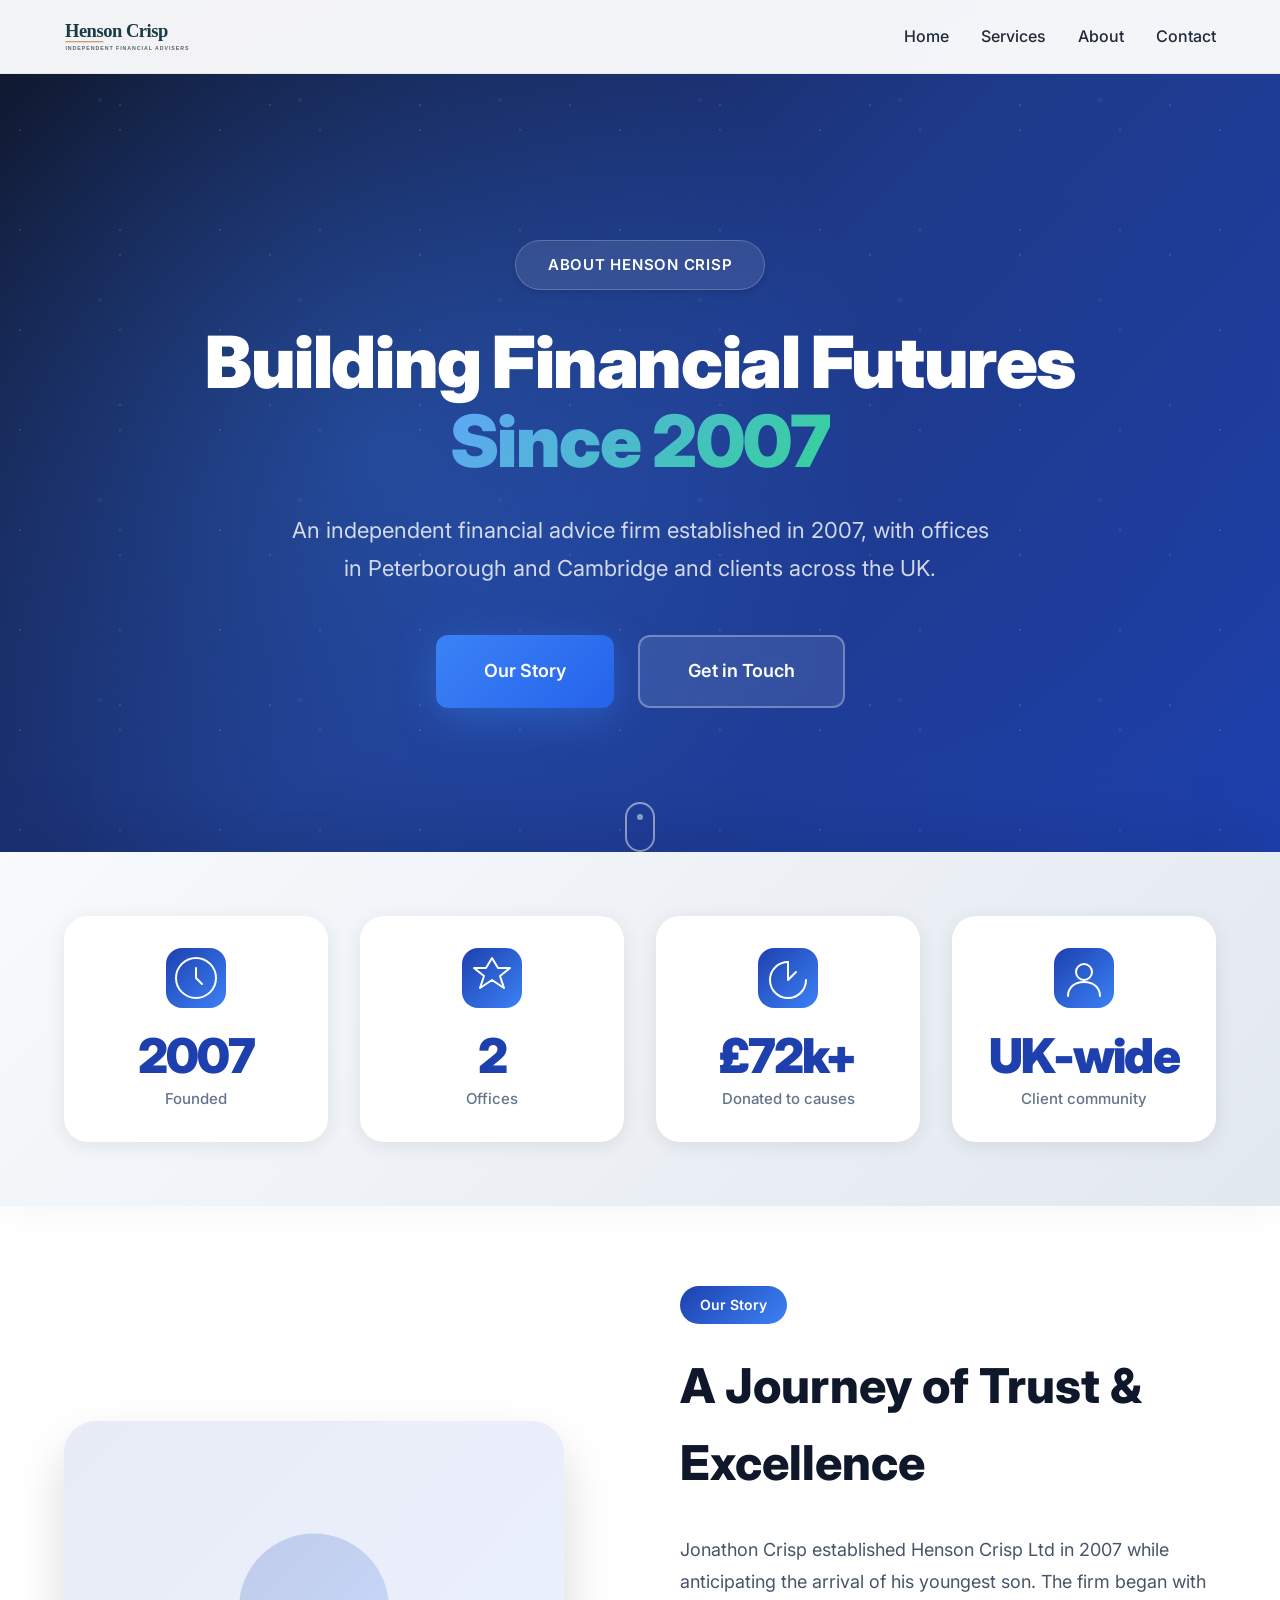
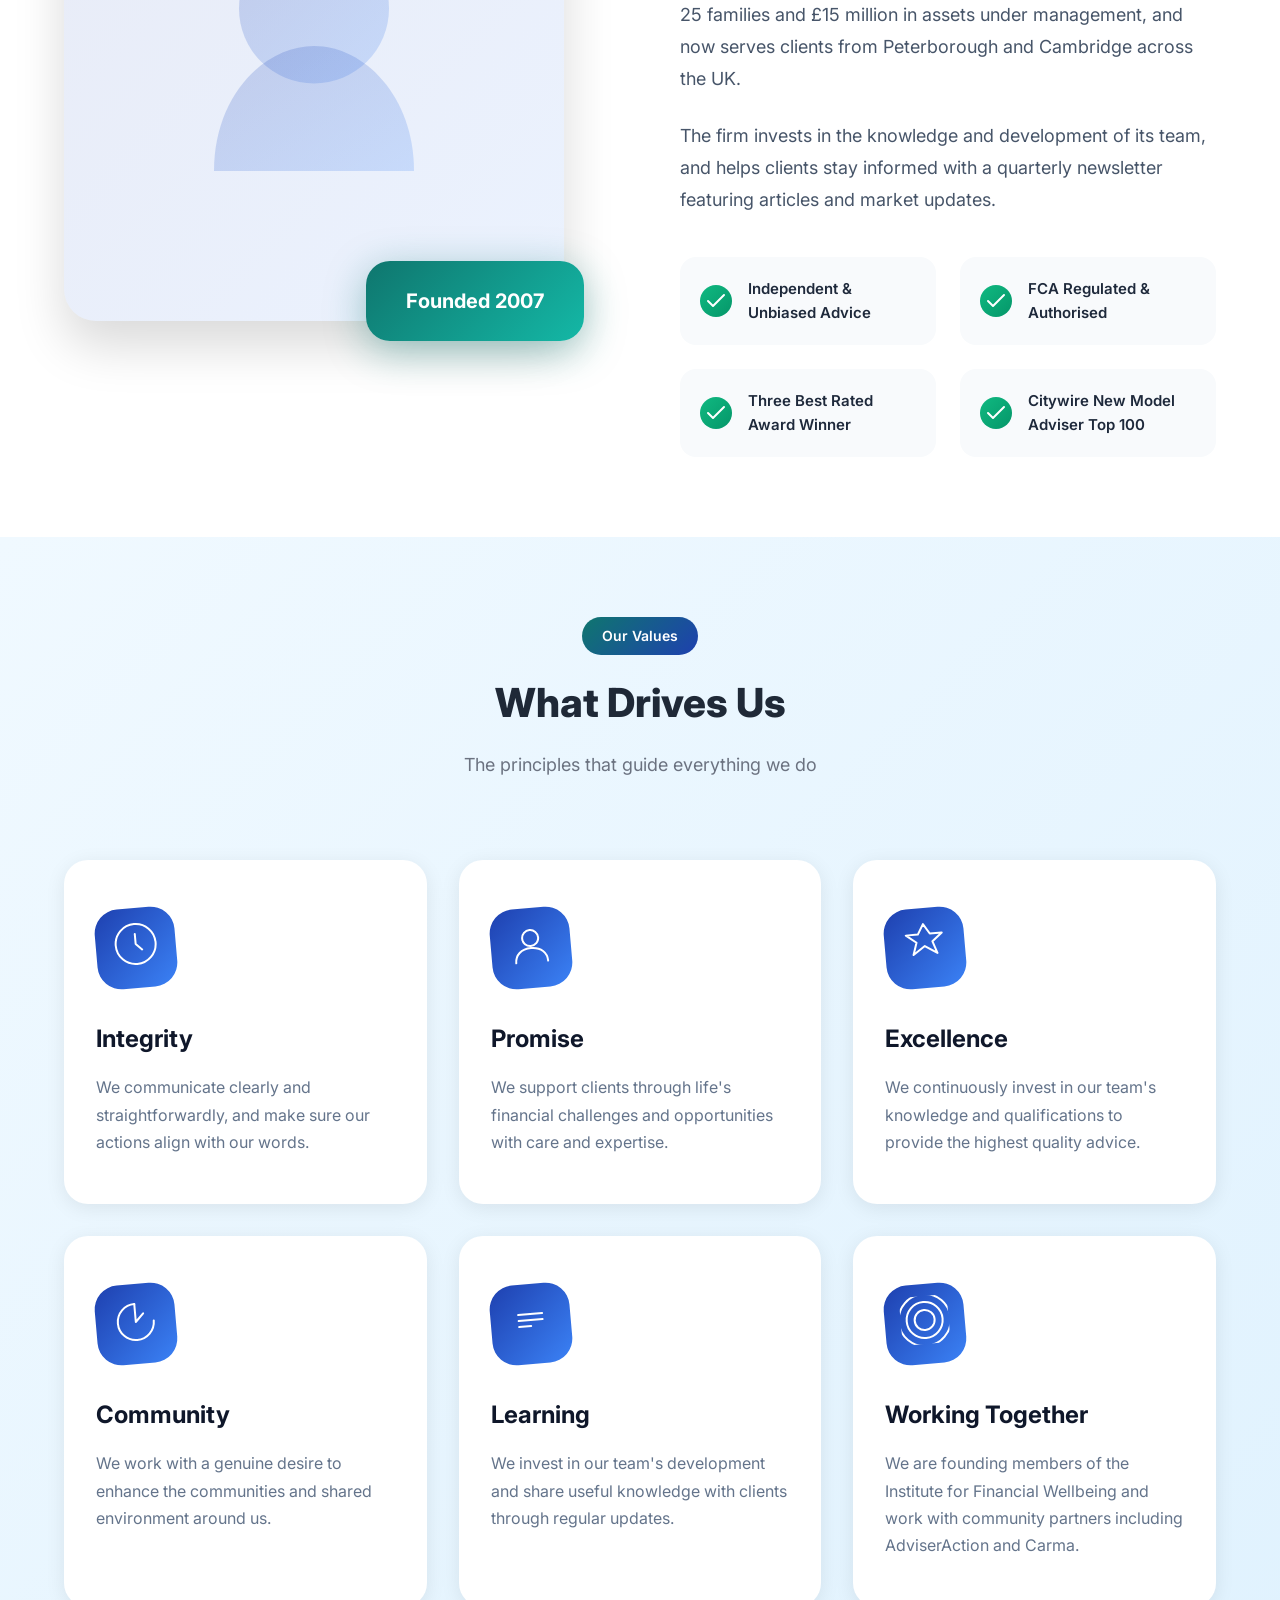
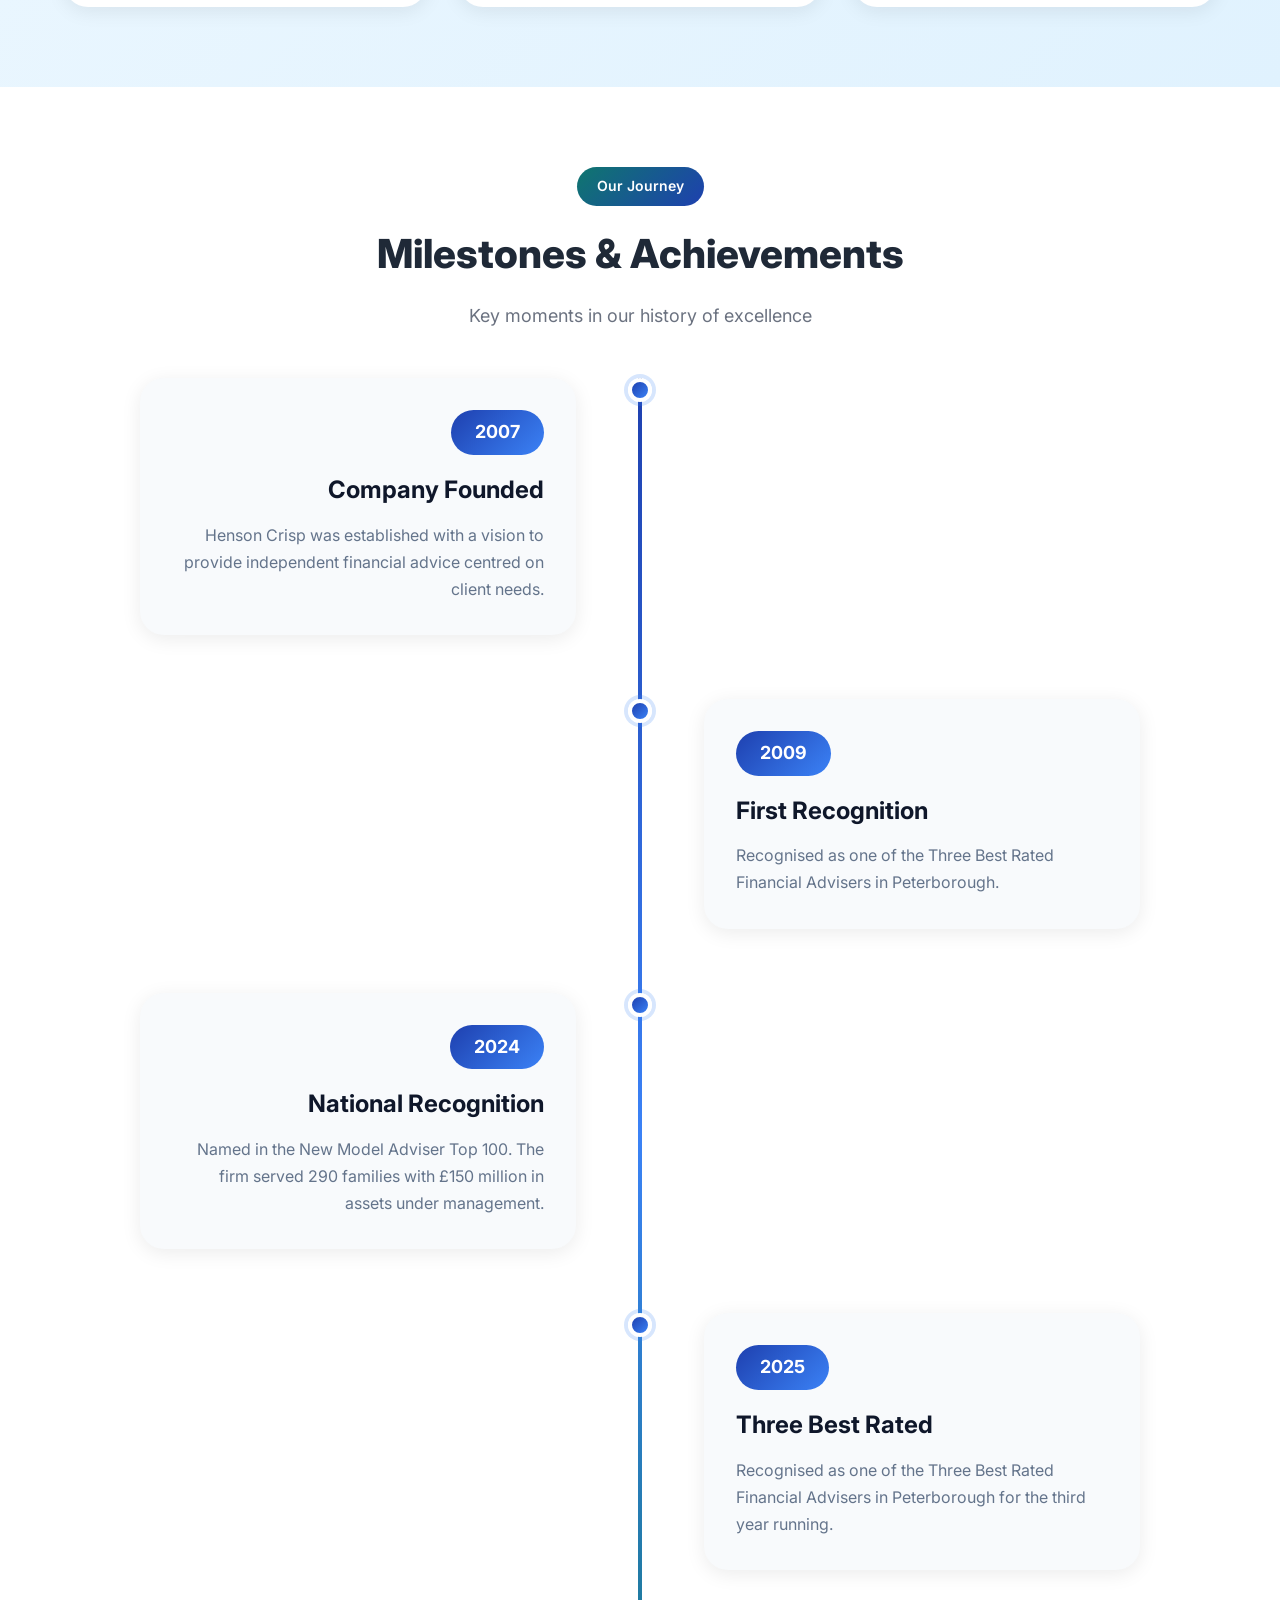
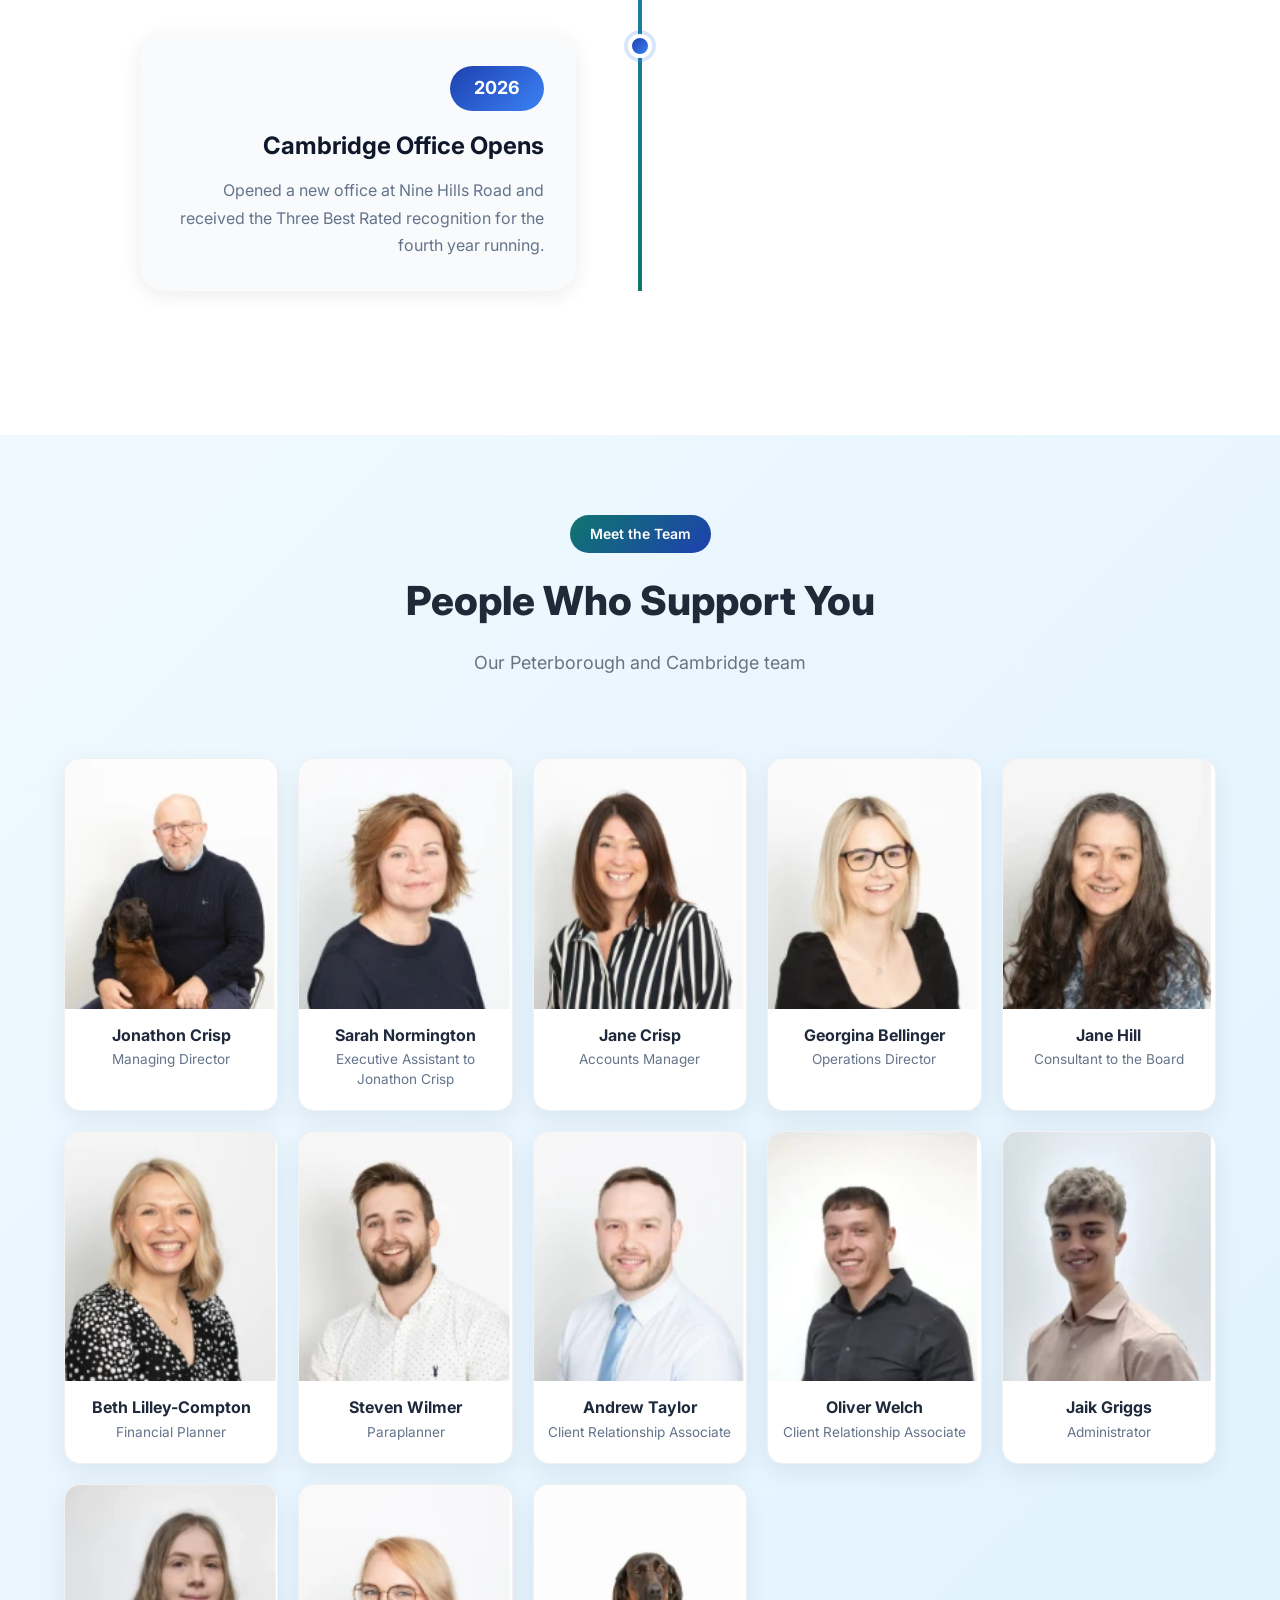
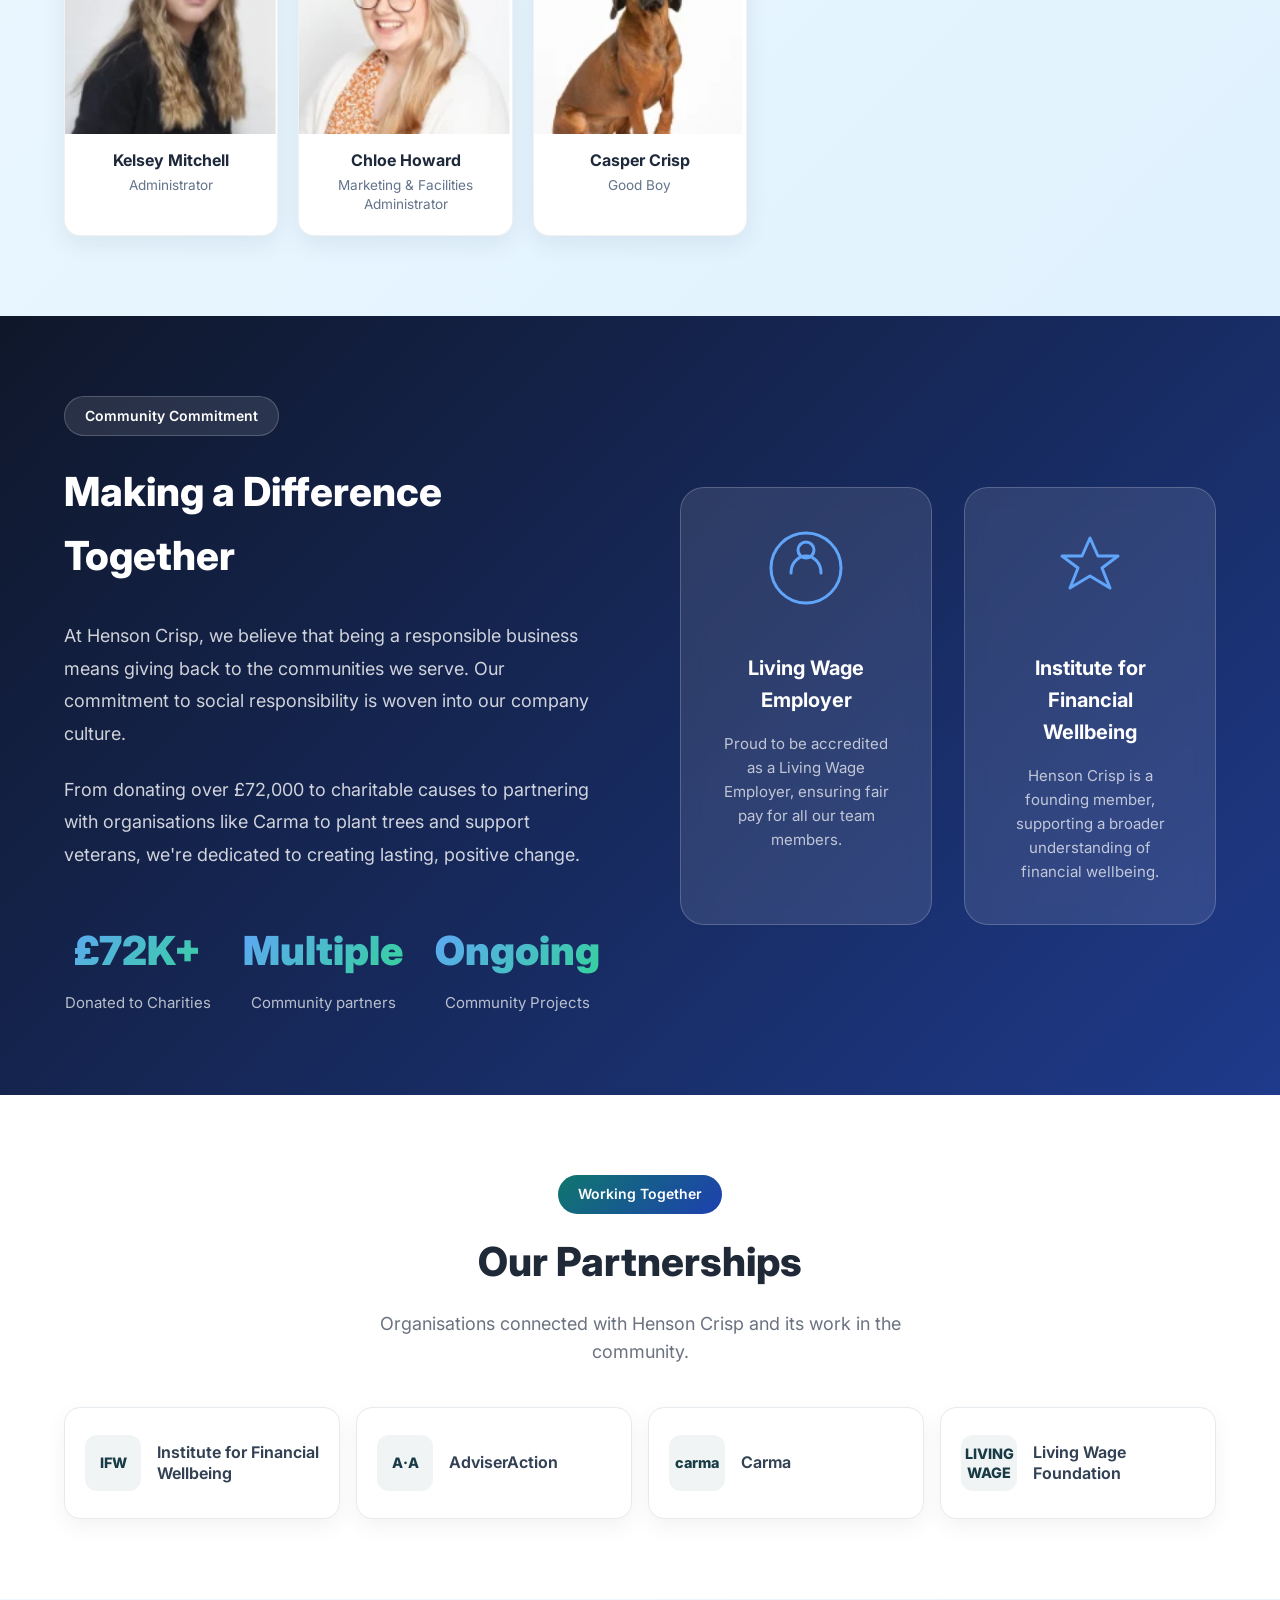
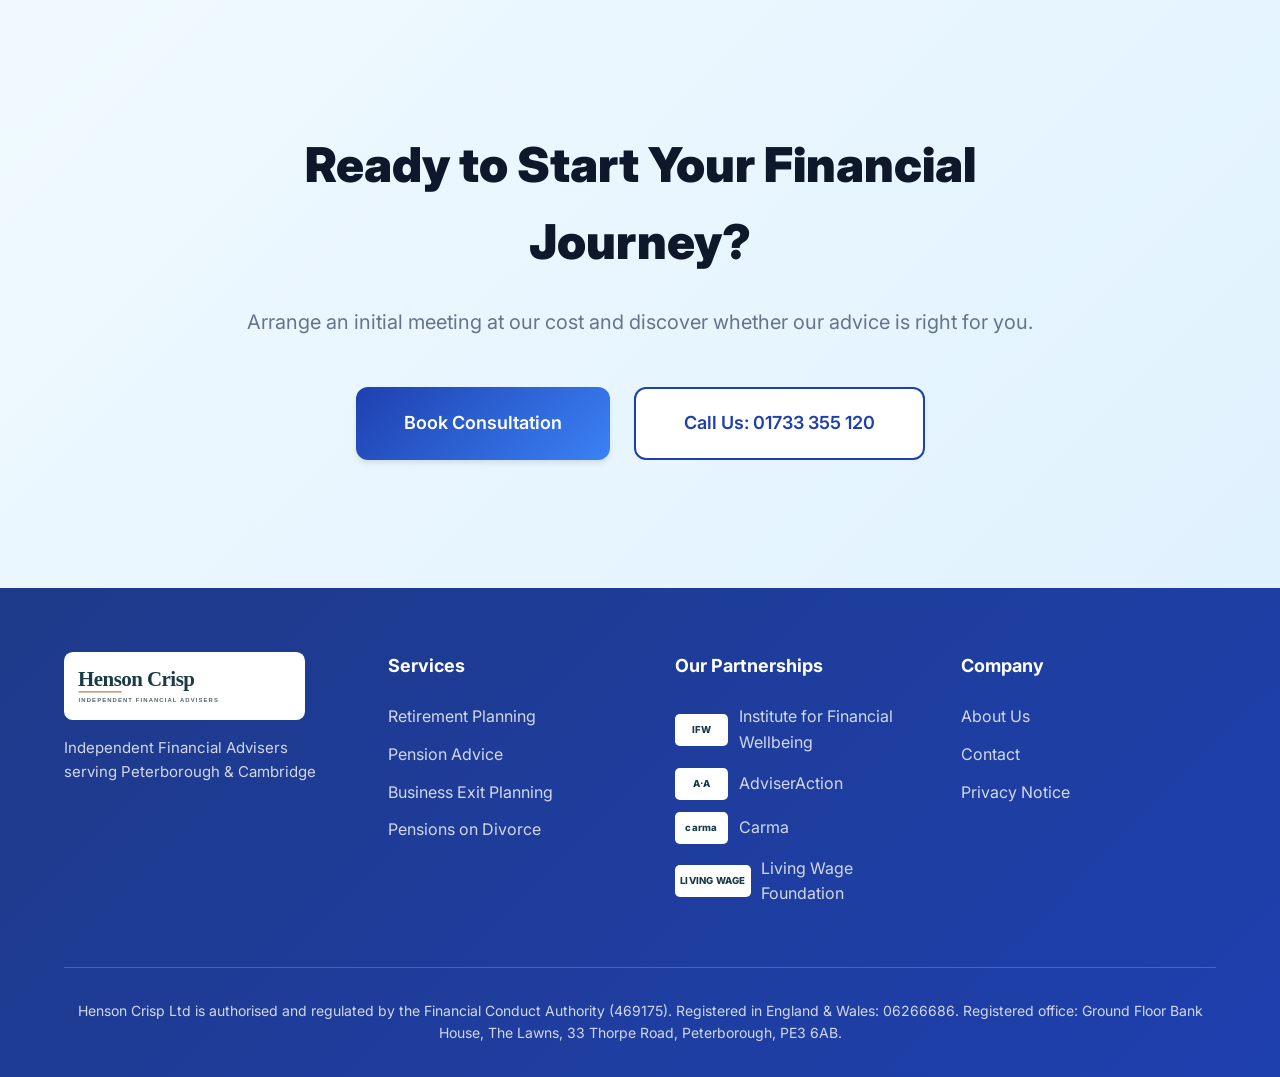
==== about.html @ a2c55d3b "Add financial adviser website" ====
<!DOCTYPE html>
<html lang="en">
<head>
    <meta charset="UTF-8">
    <meta name="viewport" content="width=device-width, initial-scale=1.0">
    <title>About Us | Henson Crisp - Independent Financial Advisers</title>
    <link rel="stylesheet" href="css/style.css">
    <link rel="stylesheet" href="css/about.css">
    <link rel="preconnect" href="https://fonts.googleapis.com">
    <link rel="preconnect" href="https://fonts.gstatic.com" crossorigin>
    <link href="https://fonts.googleapis.com/css2?family=Inter:wght@300;400;500;600;700;800;900&display=swap" rel="stylesheet">
</head>
<body>
    <!-- Navigation -->
    <nav class="navbar">
        <div class="container">
            <a class="nav-brand" href="index.html" aria-label="Henson Crisp home"><img class="brand-logo" src="images/henson-crisp-logo.svg" alt="Henson Crisp — Independent Financial Advisers"></a>
            <ul class="nav-menu">
                <li><a href="index.html">Home</a></li>
                <li><a href="index.html#services">Services</a></li>
                <li><a href="about.html" class="active">About</a></li>
                <li><a href="index.html#contact">Contact</a></li>
            </ul>
            <button class="nav-toggle" aria-label="Toggle menu">
                <span></span>
                <span></span>
                <span></span>
            </button>
        </div>
    </nav>

    <!-- Hero Section -->
    <section class="about-hero">
        <div class="hero-overlay"></div>
        <div class="hero-particles"></div>
        <div class="container">
            <div class="hero-content">
                <div class="hero-badge">
                    <span>About Henson Crisp</span>
                </div>
                <h1 class="hero-title">
                    Building Financial Futures<br>
                    <span class="highlight">Since 2007</span>
                </h1>
                <p class="hero-subtitle">
                    An independent financial advice firm established in 2007, with offices in Peterborough and Cambridge and clients across the UK.
                </p>
                <div class="hero-cta">
                    <a href="#our-story" class="btn btn-primary">Our Story</a>
                    <a href="#contact" class="btn btn-secondary">Get in Touch</a>
                </div>
            </div>
        </div>
        <div class="hero-scroll-indicator">
            <div class="scroll-arrow"></div>
        </div>
    </section>

    <!-- Stats Banner -->
    <section class="stats-banner">
        <div class="container">
            <div class="stats-grid">
                <div class="stat-item">
                    <div class="stat-icon">
                        <svg width="48" height="48" viewBox="0 0 48 48" fill="none">
                            <circle cx="24" cy="24" r="20" stroke="currentColor" stroke-width="2"/>
                            <path d="M24 14V24L30 30" stroke="currentColor" stroke-width="2" stroke-linecap="round" stroke-linejoin="round"/>
                        </svg>
                    </div>
                    <div class="stat-number">2007</div>
                    <div class="stat-label">Founded</div>
                </div>
                <div class="stat-item">
                    <div class="stat-icon">
                        <svg width="48" height="48" viewBox="0 0 48 48" fill="none">
                            <path d="M24 4L30 14H42L32 22L36 34L24 26L12 34L16 22L6 14H18L24 4Z" stroke="currentColor" stroke-width="2" stroke-linecap="round" stroke-linejoin="round"/>
                        </svg>
                    </div>
                    <div class="stat-number">2</div>
                    <div class="stat-label">Offices</div>
                </div>
                <div class="stat-item">
                    <div class="stat-icon">
                        <svg width="48" height="48" viewBox="0 0 48 48" fill="none">
                            <path d="M24 8C14 8 6 16 6 26C6 36 14 44 24 44C34 44 42 36 42 26" stroke="currentColor" stroke-width="2" stroke-linecap="round"/>
                            <path d="M24 8V26M24 26L32 18" stroke="currentColor" stroke-width="2" stroke-linecap="round" stroke-linejoin="round"/>
                        </svg>
                    </div>
                    <div class="stat-number">£72k+</div>
                    <div class="stat-label">Donated to causes</div>
                </div>
                <div class="stat-item">
                    <div class="stat-icon">
                        <svg width="48" height="48" viewBox="0 0 48 48" fill="none">
                            <circle cx="24" cy="18" r="8" stroke="currentColor" stroke-width="2"/>
                            <path d="M8 42C8 34 14 28 24 28C34 28 40 34 40 42" stroke="currentColor" stroke-width="2" stroke-linecap="round"/>
                        </svg>
                    </div>
                    <div class="stat-number">UK-wide</div>
                    <div class="stat-label">Client community</div>
                </div>
            </div>
        </div>
    </section>

    <!-- Our Story Section -->
    <section id="our-story" class="our-story">
        <div class="container">
            <div class="story-content">
                <div class="story-visual">
                    <div class="story-image-wrapper">
                        <div class="story-image">
                            <svg width="100%" height="100%" viewBox="0 0 400 400" fill="none">
                                <rect width="400" height="400" rx="20" fill="url(#gradient1)" fill-opacity="0.1"/>
                                <circle cx="200" cy="150" r="60" fill="url(#gradient1)" fill-opacity="0.2"/>
                                <path d="M120 280C120 220 160 180 200 180C240 180 280 220 280 280" fill="url(#gradient1)" fill-opacity="0.2"/>
                                <defs>
                                    <linearGradient id="gradient1" x1="0%" y1="0%" x2="100%" y2="100%">
                                        <stop offset="0%" style="stop-color:#1e40af"/>
                                        <stop offset="100%" style="stop-color:#3b82f6"/>
                                    </linearGradient>
                                </defs>
                            </svg>
                        </div>
                        <div class="floating-badge">
                            <span>Founded 2007</span>
                        </div>
                    </div>
                </div>
                <div class="story-text">
                    <span class="section-badge">Our Story</span>
                    <h2 class="section-title">A Journey of Trust & Excellence</h2>
                    <p class="story-description">
                        Jonathon Crisp established Henson Crisp Ltd in 2007 while anticipating the arrival of his youngest son. The firm began with 25 families and £15 million in assets under management, and now serves clients from Peterborough and Cambridge across the UK.
                    </p>
                    <p class="story-description">
                        The firm invests in the knowledge and development of its team, and helps clients stay informed with a quarterly newsletter featuring articles and market updates.
                    </p>
                    <div class="story-highlights">
                        <div class="highlight-item">
                            <div class="highlight-icon">
                                <svg width="24" height="24" viewBox="0 0 24 24" fill="none" stroke="currentColor" stroke-width="2">
                                    <path d="M20 6L9 17L4 12" stroke-linecap="round" stroke-linejoin="round"/>
                                </svg>
                            </div>
                            <span>Independent & Unbiased Advice</span>
                        </div>
                        <div class="highlight-item">
                            <div class="highlight-icon">
                                <svg width="24" height="24" viewBox="0 0 24 24" fill="none" stroke="currentColor" stroke-width="2">
                                    <path d="M20 6L9 17L4 12" stroke-linecap="round" stroke-linejoin="round"/>
                                </svg>
                            </div>
                            <span>FCA Regulated & Authorised</span>
                        </div>
                        <div class="highlight-item">
                            <div class="highlight-icon">
                                <svg width="24" height="24" viewBox="0 0 24 24" fill="none" stroke="currentColor" stroke-width="2">
                                    <path d="M20 6L9 17L4 12" stroke-linecap="round" stroke-linejoin="round"/>
                                </svg>
                            </div>
                            <span>Three Best Rated Award Winner</span>
                        </div>
                        <div class="highlight-item">
                            <div class="highlight-icon">
                                <svg width="24" height="24" viewBox="0 0 24 24" fill="none" stroke="currentColor" stroke-width="2">
                                    <path d="M20 6L9 17L4 12" stroke-linecap="round" stroke-linejoin="round"/>
                                </svg>
                            </div>
                            <span>Citywire New Model Adviser Top 100</span>
                        </div>
                    </div>
                </div>
            </div>
        </div>
    </section>

    <!-- Values Section -->
    <section class="values-section">
        <div class="container">
            <div class="section-header">
                <span class="section-badge">Our Values</span>
                <h2 class="section-title">What Drives Us</h2>
                <p class="section-subtitle">The principles that guide everything we do</p>
            </div>
            <div class="values-grid">
                <div class="value-card">
                    <div class="value-icon-wrapper">
                        <div class="value-icon">
                            <svg width="48" height="48" viewBox="0 0 48 48" fill="none">
                                <circle cx="24" cy="24" r="20" stroke="currentColor" stroke-width="2"/>
                                <path d="M24 14V24L30 30" stroke="currentColor" stroke-width="2" stroke-linecap="round" stroke-linejoin="round"/>
                            </svg>
                        </div>
                    </div>
                    <h3>Integrity</h3>
                    <p>We communicate clearly and straightforwardly, and make sure our actions align with our words.</p>
                </div>
                <div class="value-card">
                    <div class="value-icon-wrapper">
                        <div class="value-icon">
                            <svg width="48" height="48" viewBox="0 0 48 48" fill="none">
                                <circle cx="24" cy="18" r="8" stroke="currentColor" stroke-width="2"/>
                                <path d="M8 42C8 34 14 28 24 28C34 28 40 34 40 42" stroke="currentColor" stroke-width="2" stroke-linecap="round"/>
                            </svg>
                        </div>
                    </div>
                    <h3>Promise</h3>
                    <p>We support clients through life's financial challenges and opportunities with care and expertise.</p>
                </div>
                <div class="value-card">
                    <div class="value-icon-wrapper">
                        <div class="value-icon">
                            <svg width="48" height="48" viewBox="0 0 48 48" fill="none">
                                <path d="M24 4L30 14H42L32 22L36 34L24 26L12 34L16 22L6 14H18L24 4Z" stroke="currentColor" stroke-width="2" stroke-linecap="round" stroke-linejoin="round"/>
                            </svg>
                        </div>
                    </div>
                    <h3>Excellence</h3>
                    <p>We continuously invest in our team's knowledge and qualifications to provide the highest quality advice.</p>
                </div>
                <div class="value-card">
                    <div class="value-icon-wrapper">
                        <div class="value-icon">
                            <svg width="48" height="48" viewBox="0 0 48 48" fill="none">
                                <path d="M24 8C14 8 6 16 6 26C6 36 14 44 24 44C34 44 42 36 42 26" stroke="currentColor" stroke-width="2" stroke-linecap="round"/>
                                <path d="M24 8V26M24 26L32 18" stroke="currentColor" stroke-width="2" stroke-linecap="round" stroke-linejoin="round"/>
                            </svg>
                        </div>
                    </div>
                    <h3>Community</h3>
                    <p>We work with a genuine desire to enhance the communities and shared environment around us.</p>
                </div>
                <div class="value-card">
                    <div class="value-icon-wrapper">
                        <div class="value-icon">
                            <svg width="48" height="48" viewBox="0 0 48 48" fill="none">
                                <path d="M12 24H36M12 18H36M12 30H24" stroke="currentColor" stroke-width="2" stroke-linecap="round"/>
                            </svg>
                        </div>
                    </div>
                    <h3>Learning</h3>
                    <p>We invest in our team's development and share useful knowledge with clients through regular updates.</p>
                </div>
                <div class="value-card">
                    <div class="value-icon-wrapper">
                        <div class="value-icon">
                            <svg width="48" height="48" viewBox="0 0 48 48" fill="none">
                                <circle cx="24" cy="24" r="10" stroke="currentColor" stroke-width="2"/>
                                <circle cx="24" cy="24" r="18" stroke="currentColor" stroke-width="2"/>
                                <circle cx="24" cy="24" r="26" stroke="currentColor" stroke-width="2"/>
                            </svg>
                        </div>
                    </div>
                    <h3>Working Together</h3>
                    <p>We are founding members of the Institute for Financial Wellbeing and work with community partners including AdviserAction and Carma.</p>
                </div>
            </div>
        </div>
    </section>

    <!-- Timeline Section -->
    <section class="timeline-section">
        <div class="container">
            <div class="section-header">
                <span class="section-badge">Our Journey</span>
                <h2 class="section-title">Milestones & Achievements</h2>
                <p class="section-subtitle">Key moments in our history of excellence</p>
            </div>
            <div class="timeline">
                <div class="timeline-item">
                    <div class="timeline-marker"></div>
                    <div class="timeline-content">
                        <div class="timeline-year">2007</div>
                        <h3>Company Founded</h3>
                        <p>Henson Crisp was established with a vision to provide independent financial advice centred on client needs.</p>
                    </div>
                </div>
                <div class="timeline-item">
                    <div class="timeline-marker"></div>
                    <div class="timeline-content">
                        <div class="timeline-year">2009</div>
                        <h3>First Recognition</h3>
                        <p>Recognised as one of the Three Best Rated Financial Advisers in Peterborough.</p>
                    </div>
                </div>
                <div class="timeline-item">
                    <div class="timeline-marker"></div>
                    <div class="timeline-content">
                        <div class="timeline-year">2024</div>
                        <h3>National Recognition</h3>
                        <p>Named in the New Model Adviser Top 100. The firm served 290 families with £150 million in assets under management.</p>
                    </div>
                </div>
                <div class="timeline-item">
                    <div class="timeline-marker"></div>
                    <div class="timeline-content">
                        <div class="timeline-year">2025</div>
                        <h3>Three Best Rated</h3>
                        <p>Recognised as one of the Three Best Rated Financial Advisers in Peterborough for the third year running.</p>
                    </div>
                </div>
                <div class="timeline-item">
                    <div class="timeline-marker"></div>
                    <div class="timeline-content">
                        <div class="timeline-year">2026</div>
                        <h3>Cambridge Office Opens</h3>
                        <p>Opened a new office at Nine Hills Road and received the Three Best Rated recognition for the fourth year running.</p>
                    </div>
                </div>
            </div>
        </div>
    </section>

    <!-- Team Section -->
    <section class="values-section team-section">
        <div class="container">
            <div class="section-header">
                <span class="section-badge">Meet the Team</span>
                <h2 class="section-title">People Who Support You</h2>
                <p class="section-subtitle">Our Peterborough and Cambridge team</p>
            </div>
            <div class="team-grid">
                <article class="team-card"><img src="images/team/jonathon-crisp.webp" alt="Jonathon Crisp" loading="lazy"><h3>Jonathon Crisp</h3><p>Managing Director</p></article>
                <article class="team-card"><img src="images/team/sarah-normington.webp" alt="Sarah Normington" loading="lazy"><h3>Sarah Normington</h3><p>Executive Assistant to Jonathon Crisp</p></article>
                <article class="team-card"><img src="images/team/jane-crisp.webp" alt="Jane Crisp" loading="lazy"><h3>Jane Crisp</h3><p>Accounts Manager</p></article>
                <article class="team-card"><img src="images/team/georgina-bellinger.webp" alt="Georgina Bellinger" loading="lazy"><h3>Georgina Bellinger</h3><p>Operations Director</p></article>
                <article class="team-card"><img src="images/team/jane-hill.webp" alt="Jane Hill" loading="lazy"><h3>Jane Hill</h3><p>Consultant to the Board</p></article>
                <article class="team-card"><img src="images/team/beth-lilley-compton.webp" alt="Beth Lilley-Compton" loading="lazy"><h3>Beth Lilley-Compton</h3><p>Financial Planner</p></article>
                <article class="team-card"><img src="images/team/steven-wilmer.webp" alt="Steven Wilmer" loading="lazy"><h3>Steven Wilmer</h3><p>Paraplanner</p></article>
                <article class="team-card"><img src="images/team/andrew-taylor.webp" alt="Andrew Taylor" loading="lazy"><h3>Andrew Taylor</h3><p>Client Relationship Associate</p></article>
                <article class="team-card"><img src="images/team/oliver-welch.webp" alt="Oliver Welch" loading="lazy"><h3>Oliver Welch</h3><p>Client Relationship Associate</p></article>
                <article class="team-card"><img src="images/team/jaik-griggs.webp" alt="Jaik Griggs" loading="lazy"><h3>Jaik Griggs</h3><p>Administrator</p></article>
                <article class="team-card"><img src="images/team/kelsey-mitchell.webp" alt="Kelsey Mitchell" loading="lazy"><h3>Kelsey Mitchell</h3><p>Administrator</p></article>
                <article class="team-card"><img src="images/team/chloe-howard.webp" alt="Chloe Howard" loading="lazy"><h3>Chloe Howard</h3><p>Marketing &amp; Facilities Administrator</p></article>
                <article class="team-card"><img src="images/team/casper-crisp.webp" alt="Casper Crisp, the Henson Crisp office dog" loading="lazy"><h3>Casper Crisp</h3><p>Good Boy</p></article>
            </div>
        </div>
    </section>

    <!-- Community Section -->
    <section class="community-section">
        <div class="container">
            <div class="community-content">
                <div class="community-text">
                    <span class="section-badge">Community Commitment</span>
                    <h2 class="section-title">Making a Difference Together</h2>
                    <p class="community-description">
                        At Henson Crisp, we believe that being a responsible business means giving back to the communities we serve. Our commitment to social responsibility is woven into our company culture.
                    </p>
                    <p class="community-description">
                        From donating over £72,000 to charitable causes to partnering with organisations like Carma to plant trees and support veterans, we're dedicated to creating lasting, positive change.
                    </p>
                    <div class="community-stats">
                        <div class="community-stat">
                            <div class="community-stat-number">£72K+</div>
                            <div class="community-stat-label">Donated to Charities</div>
                        </div>
                        <div class="community-stat">
                            <div class="community-stat-number">Multiple</div>
                            <div class="community-stat-label">Community partners</div>
                        </div>
                        <div class="community-stat">
                            <div class="community-stat-number">Ongoing</div>
                            <div class="community-stat-label">Community Projects</div>
                        </div>
                    </div>
                </div>
                <div class="community-visual">
                    <div class="community-card">
                        <div class="community-icon">
                            <svg width="80" height="80" viewBox="0 0 80 80" fill="none">
                                <circle cx="40" cy="40" r="35" stroke="currentColor" stroke-width="3"/>
                                <path d="M25 45C25 35 32 28 40 28C48 28 55 35 55 45" stroke="currentColor" stroke-width="3" stroke-linecap="round"/>
                                <circle cx="40" cy="22" r="8" stroke="currentColor" stroke-width="3"/>
                            </svg>
                        </div>
                        <h3>Living Wage Employer</h3>
                        <p>Proud to be accredited as a Living Wage Employer, ensuring fair pay for all our team members.</p>
                    </div>
                    <div class="community-card">
                        <div class="community-icon">
                            <svg width="80" height="80" viewBox="0 0 80 80" fill="none">
                                <path d="M40 10L48 28H68L52 40L60 60L40 48L20 60L28 40L12 28H32L40 10Z" stroke="currentColor" stroke-width="3" stroke-linecap="round" stroke-linejoin="round"/>
                            </svg>
                        </div>
                        <h3>Institute for Financial Wellbeing</h3>
                        <p>Henson Crisp is a founding member, supporting a broader understanding of financial wellbeing.</p>
                    </div>
                </div>
            </div>
        </div>
    </section>

    <section class="partnerships-section" aria-labelledby="partnerships-title">
        <div class="container">
            <div class="section-header">
                <span class="section-badge">Working Together</span>
                <h2 class="section-title" id="partnerships-title">Our Partnerships</h2>
                <p class="section-subtitle">Organisations connected with Henson Crisp and its work in the community.</p>
            </div>
            <div class="partnerships-grid">
                <a class="partnership-card" href="https://instituteforfinancialwellbeing.co.uk/" target="_blank" rel="noopener noreferrer"><span class="partnership-mark">IFW</span><span>Institute for Financial Wellbeing</span></a>
                <a class="partnership-card" href="https://www.ccla.co.uk/news-media/adviser-industry-comes-together-launch-adviseraction" target="_blank" rel="noopener noreferrer"><span class="partnership-mark">A·A</span><span>AdviserAction</span></a>
                <a class="partnership-card" href="https://www.carma.earth/" target="_blank" rel="noopener noreferrer"><span class="partnership-mark">carma</span><span>Carma</span></a>
                <a class="partnership-card" href="https://www.livingwage.org.uk/living-wage-employers" target="_blank" rel="noopener noreferrer"><span class="partnership-mark">LIVING<br>WAGE</span><span>Living Wage Foundation</span></a>
            </div>
        </div>
    </section>

    <!-- CTA Section -->
    <section id="contact" class="cta-section">
        <div class="container">
            <div class="cta-content">
                <h2 class="cta-title">Ready to Start Your Financial Journey?</h2>
                <p class="cta-subtitle">Arrange an initial meeting at our cost and discover whether our advice is right for you.</p>
                <div class="cta-buttons">
                    <a href="index.html#contact" class="btn btn-primary">Book Consultation</a>
                    <a href="tel:01733355120" class="btn btn-secondary">Call Us: 01733 355 120</a>
                </div>
            </div>
        </div>
    </section>

    <!-- Footer -->
    <footer class="footer">
        <div class="container">
            <div class="footer-content">
                <div class="footer-brand">
                    <a class="footer-logo-link" href="index.html"><img class="footer-logo" src="images/henson-crisp-logo.svg" alt="Henson Crisp — Independent Financial Advisers"></a>
                    <p>Independent Financial Advisers serving Peterborough & Cambridge</p>
                </div>
                <div class="footer-links">
                    <div class="footer-link-group">
                        <h4>Services</h4>
                        <a href="index.html#services">Retirement Planning</a>
                        <a href="index.html#services">Pension Advice</a>
                        <a href="index.html#services">Business Exit Planning</a>
                        <a href="index.html#services">Pensions on Divorce</a>
                    </div>
                    <div class="footer-link-group footer-partners">
                        <h4>Our Partnerships</h4>
                        <a href="https://instituteforfinancialwellbeing.co.uk/" target="_blank" rel="noopener noreferrer"><span class="partner-wordmark">IFW</span>Institute for Financial Wellbeing</a>
                        <a href="https://www.ccla.co.uk/news-media/adviser-industry-comes-together-launch-adviseraction" target="_blank" rel="noopener noreferrer"><span class="partner-wordmark">A·A</span>AdviserAction</a>
                        <a href="https://www.carma.earth/" target="_blank" rel="noopener noreferrer"><span class="partner-wordmark">carma</span>Carma</a>
                        <a href="https://www.livingwage.org.uk/living-wage-employers" target="_blank" rel="noopener noreferrer"><span class="partner-wordmark">LIVING WAGE</span>Living Wage Foundation</a>
                    </div>
                    <div class="footer-link-group">
                        <h4>Company</h4>
                        <a href="about.html">About Us</a>
                        <a href="index.html#contact">Contact</a>
                        <a href="https://www.hensoncrisp.com/privacy-notice/" target="_blank" rel="noopener noreferrer">Privacy Notice</a>
                    </div>
                </div>
            </div>
            <div class="footer-bottom">
                <p>Henson Crisp Ltd is authorised and regulated by the Financial Conduct Authority (469175). Registered in England & Wales: 06266686. Registered office: Ground Floor Bank House, The Lawns, 33 Thorpe Road, Peterborough, PE3 6AB.</p>
            </div>
        </div>
    </footer>

    <script src="js/main.js"></script>
    <script src="js/about.js"></script>
</body>
</html>
---- css/style.css ----
/* Reset and Base Styles */
* {
    margin: 0;
    padding: 0;
    box-sizing: border-box;
}

:root {
    --primary: #1e40af;
    --primary-dark: #1e3a8a;
    --primary-light: #3b82f6;
    --secondary: #0f766e;
    --accent: #f59e0b;
    --text-dark: #1f2937;
    --text-light: #6b7280;
    --text-white: #ffffff;
    --bg-light: #f9fafb;
    --bg-white: #ffffff;
    --border: #e5e7eb;
    --shadow-sm: 0 1px 2px 0 rgba(0, 0, 0, 0.05);
    --shadow-md: 0 4px 6px -1px rgba(0, 0, 0, 0.1);
    --shadow-lg: 0 10px 15px -3px rgba(0, 0, 0, 0.1);
    --shadow-xl: 0 20px 25px -5px rgba(0, 0, 0, 0.1);
    --radius-sm: 0.375rem;
    --radius-md: 0.5rem;
    --radius-lg: 0.75rem;
    --radius-xl: 1rem;
}

html {
    scroll-behavior: smooth;
}

body {
    font-family: 'Inter', -apple-system, BlinkMacSystemFont, 'Segoe UI', Roboto, sans-serif;
    line-height: 1.6;
    color: var(--text-dark);
    background-color: var(--bg-white);
}

.container {
    max-width: 1200px;
    margin: 0 auto;
    padding: 0 1.5rem;
}

/* Navigation */
.navbar {
    position: fixed;
    top: 0;
    left: 0;
    right: 0;
    background: rgba(255, 255, 255, 0.95);
    backdrop-filter: blur(10px);
    border-bottom: 1px solid var(--border);
    z-index: 1000;
    padding: 1rem 0;
}

.navbar .container {
    display: flex;
    justify-content: space-between;
    align-items: center;
}

.nav-brand {
    display: flex;
    align-items: center;
    gap: 0.75rem;
    color: var(--primary);
    text-decoration: none;
}

.brand-logo {
    display: block;
    width: 190px;
    height: auto;
}

.logo-icon {
    color: var(--primary);
}

.brand-text {
    font-size: 1.5rem;
    font-weight: 700;
    color: var(--primary);
}

.nav-menu {
    display: flex;
    list-style: none;
    gap: 2rem;
}

.nav-menu a {
    text-decoration: none;
    color: var(--text-dark);
    font-weight: 500;
    transition: color 0.3s ease;
}

.nav-menu a:hover {
    color: var(--primary);
}

.nav-toggle {
    display: none;
    flex-direction: column;
    gap: 0.25rem;
    background: none;
    border: none;
    cursor: pointer;
    padding: 0.5rem;
}

.nav-toggle span {
    width: 24px;
    height: 2px;
    background-color: var(--text-dark);
    transition: all 0.3s ease;
}

/* Hero Section */
.hero {
    position: relative;
    min-height: 100vh;
    display: flex;
    align-items: center;
    padding-top: 6rem;
    overflow: hidden;
}

.hero-bg {
    position: absolute;
    top: 0;
    left: 0;
    right: 0;
    bottom: 0;
    background: linear-gradient(135deg, #eff6ff 0%, #dbeafe 50%, #e0e7ff 100%);
    z-index: -1;
}

.hero .container {
    display: grid;
    grid-template-columns: 1fr 1fr;
    gap: 3rem;
    align-items: center;
    max-width: 1200px;
    padding: 0 2rem;
}

.hero-content {
    max-width: 600px;
}

.hero-badge {
    display: inline-block;
    background: linear-gradient(135deg, var(--primary) 0%, var(--primary-light) 100%);
    color: var(--text-white);
    padding: 0.5rem 1.25rem;
    border-radius: 2rem;
    font-size: 0.875rem;
    font-weight: 600;
    margin-bottom: 1.5rem;
    box-shadow: var(--shadow-md);
}

.hero-title {
    font-size: 3.5rem;
    font-weight: 800;
    line-height: 1.1;
    margin-bottom: 1.5rem;
    color: var(--text-dark);
}

.hero-title .highlight {
    background: linear-gradient(135deg, var(--primary) 0%, var(--secondary) 100%);
    -webkit-background-clip: text;
    -webkit-text-fill-color: transparent;
    background-clip: text;
}

.hero-subtitle {
    font-size: 1.25rem;
    color: var(--text-light);
    margin-bottom: 2rem;
    line-height: 1.7;
}

.hero-cta {
    display: flex;
    gap: 1rem;
    margin-bottom: 3rem;
}

.btn {
    display: inline-flex;
    align-items: center;
    justify-content: center;
    padding: 1rem 2rem;
    border-radius: var(--radius-lg);
    font-weight: 600;
    text-decoration: none;
    transition: all 0.3s ease;
    border: none;
    cursor: pointer;
    font-size: 1rem;
}

.btn-primary {
    background: linear-gradient(135deg, var(--primary) 0%, var(--primary-dark) 100%);
    color: var(--text-white);
    box-shadow: var(--shadow-md);
}

.btn-primary:hover {
    transform: translateY(-2px);
    box-shadow: var(--shadow-lg);
}

.btn-secondary {
    background: var(--bg-white);
    color: var(--primary);
    border: 2px solid var(--primary);
}

.btn-secondary:hover {
    background: var(--primary);
    color: var(--text-white);
}

.btn-full {
    width: 100%;
}

.hero-stats {
    display: grid;
    grid-template-columns: repeat(3, minmax(0, 1fr));
    gap: 0;
    width: 100%;
    max-width: 620px;
    margin-top: 0.5rem;
}

.stat {
    text-align: left;
    min-width: 0;
    padding: 0 1.25rem;
    border-left: 1px solid rgba(30, 64, 175, 0.18);
}

.stat:first-child {
    padding-left: 0;
    border-left: 0;
}

.stat-number {
    font-size: clamp(1.65rem, 3vw, 2.15rem);
    font-weight: 800;
    color: var(--primary);
    line-height: 1.1;
    letter-spacing: -0.035em;
    white-space: nowrap;
}

.stat-label {
    font-size: 0.875rem;
    color: var(--text-light);
    line-height: 1.45;
    margin-top: 0.45rem;
    max-width: 14rem;
}

.hero-visual {
    position: relative;
    display: flex;
    justify-content: center;
    align-items: center;
}

.hero-card {
    background: var(--bg-white);
    border-radius: var(--radius-xl);
    padding: 2rem;
    box-shadow: var(--shadow-xl);
    max-width: 400px;
    position: relative;
    z-index: 1;
}

.card-icon {
    width: 80px;
    height: 80px;
    background: linear-gradient(135deg, var(--primary) 0%, var(--primary-light) 100%);
    border-radius: var(--radius-lg);
    display: flex;
    align-items: center;
    justify-content: center;
    color: var(--text-white);
    margin-bottom: 1.5rem;
}

.card-content h3 {
    font-size: 1.5rem;
    font-weight: 700;
    margin-bottom: 0.5rem;
    color: var(--text-dark);
}

.card-content p {
    color: var(--text-light);
    font-size: 1rem;
}

.floating-icon {
    position: absolute;
    width: 60px;
    height: 60px;
    background: var(--bg-white);
    border-radius: var(--radius-lg);
    display: flex;
    align-items: center;
    justify-content: center;
    color: var(--primary);
    box-shadow: var(--shadow-lg);
    animation: float 3s ease-in-out infinite;
    z-index: 2;
}

.icon-1 {
    top: 5%;
    right: -30px;
    animation-delay: 0s;
}

.icon-2 {
    bottom: 15%;
    left: -30px;
    animation-delay: 1s;
}

.icon-3 {
    top: 40%;
    right: -50px;
    animation-delay: 2s;
}

@keyframes float {
    0%, 100% {
        transform: translateY(0);
    }
    50% {
        transform: translateY(-20px);
    }
}

/* Services Section */
.services {
    padding: 5rem 0;
    background: var(--bg-white);
}

.section-header {
    text-align: center;
    margin-bottom: 3rem;
}

.section-badge {
    display: inline-block;
    background: linear-gradient(135deg, var(--secondary) 0%, var(--primary) 100%);
    color: var(--text-white);
    padding: 0.5rem 1.25rem;
    border-radius: 2rem;
    font-size: 0.875rem;
    font-weight: 600;
    margin-bottom: 1rem;
}

.section-title {
    font-size: 2.5rem;
    font-weight: 800;
    margin-bottom: 1rem;
    color: var(--text-dark);
}

.section-subtitle {
    font-size: 1.125rem;
    color: var(--text-light);
    max-width: 600px;
    margin: 0 auto;
}

.services-grid {
    display: grid;
    grid-template-columns: repeat(auto-fit, minmax(300px, 1fr));
    gap: 2rem;
}

.service-card {
    background: var(--bg-white);
    border: 1px solid var(--border);
    border-radius: var(--radius-xl);
    padding: 2rem;
    transition: all 0.3s ease;
    position: relative;
    overflow: hidden;
}

.service-card::before {
    content: '';
    position: absolute;
    top: 0;
    left: 0;
    right: 0;
    height: 4px;
    background: linear-gradient(90deg, var(--primary) 0%, var(--secondary) 100%);
    transform: scaleX(0);
    transition: transform 0.3s ease;
}

.service-card:hover {
    transform: translateY(-8px);
    box-shadow: var(--shadow-xl);
    border-color: var(--primary-light);
}

.service-card:hover::before {
    transform: scaleX(1);
}

.service-icon {
    width: 64px;
    height: 64px;
    background: linear-gradient(135deg, var(--primary) 0%, var(--primary-light) 100%);
    border-radius: var(--radius-lg);
    display: flex;
    align-items: center;
    justify-content: center;
    color: var(--text-white);
    margin-bottom: 1.5rem;
}

.service-card h3 {
    font-size: 1.25rem;
    font-weight: 700;
    margin-bottom: 0.75rem;
    color: var(--text-dark);
}

.service-card p {
    color: var(--text-light);
    margin-bottom: 1.5rem;
    line-height: 1.6;
}

.service-link {
    color: var(--primary);
    text-decoration: none;
    font-weight: 600;
    display: inline-flex;
    align-items: center;
    gap: 0.5rem;
    transition: gap 0.3s ease;
}

.service-link:hover {
    gap: 0.75rem;
}

/* About Section */
.about {
    padding: 5rem 0;
    background: linear-gradient(135deg, #f0f9ff 0%, #e0f2fe 100%);
}

.about-content {
    display: grid;
    grid-template-columns: 1fr 1fr;
    gap: 4rem;
    align-items: center;
}

.about-text {
    max-width: 550px;
}

.about-description {
    color: var(--text-light);
    margin-bottom: 1.5rem;
    line-height: 1.7;
    font-size: 1.0625rem;
}

.about-features {
    display: grid;
    grid-template-columns: 1fr 1fr;
    gap: 1rem;
    margin-top: 2rem;
}

.feature {
    display: flex;
    align-items: center;
    gap: 0.75rem;
    color: var(--text-dark);
    font-weight: 500;
}

.feature-icon {
    width: 24px;
    height: 24px;
    background: linear-gradient(135deg, var(--secondary) 0%, var(--primary) 100%);
    border-radius: 50%;
    display: flex;
    align-items: center;
    justify-content: center;
    color: var(--text-white);
    flex-shrink: 0;
}

.about-visual {
    display: flex;
    justify-content: center;
}

.about-card {
    background: var(--bg-white);
    border-radius: var(--radius-xl);
    padding: 2rem;
    box-shadow: var(--shadow-xl);
    max-width: 400px;
}

.about-card-header {
    display: flex;
    align-items: center;
    gap: 1rem;
    margin-bottom: 1.5rem;
    padding-bottom: 1.5rem;
    border-bottom: 1px solid var(--border);
}

.avatar {
    width: 60px;
    height: 60px;
    background: linear-gradient(135deg, var(--primary) 0%, var(--primary-light) 100%);
    border-radius: 50%;
    display: flex;
    align-items: center;
    justify-content: center;
    color: var(--text-white);
}

.about-card-info h4 {
    font-size: 1.125rem;
    font-weight: 700;
    color: var(--text-dark);
}

.about-card-info p {
    color: var(--text-light);
    font-size: 0.875rem;
}

.testimonial {
    background: var(--bg-light);
    border-radius: var(--radius-lg);
    padding: 1.5rem;
}

.testimonial p {
    color: var(--text-dark);
    font-style: italic;
    line-height: 1.6;
    margin-bottom: 1rem;
}

.testimonial-author {
    display: flex;
    flex-direction: column;
    gap: 0.25rem;
}

.testimonial-author span:first-child {
    font-weight: 600;
    color: var(--text-dark);
}

.testimonial-author span:last-child {
    font-size: 0.875rem;
    color: var(--text-light);
}

/* Contact Section */
.contact {
    padding: 5rem 0;
    background: var(--bg-white);
}

.contact-content {
    display: grid;
    grid-template-columns: 1fr 1.5fr;
    gap: 4rem;
}

.contact-info {
    display: flex;
    flex-direction: column;
    gap: 2rem;
}

.contact-item {
    display: flex;
    gap: 1rem;
}

.contact-icon {
    width: 48px;
    height: 48px;
    background: linear-gradient(135deg, var(--primary) 0%, var(--primary-light) 100%);
    border-radius: var(--radius-lg);
    display: flex;
    align-items: center;
    justify-content: center;
    color: var(--text-white);
    flex-shrink: 0;
}

.contact-item h4 {
    font-size: 1.125rem;
    font-weight: 700;
    color: var(--text-dark);
    margin-bottom: 0.25rem;
}

.contact-item p {
    color: var(--text-light);
}

.contact-cta {
    background: var(--bg-light);
    border-radius: var(--radius-xl);
    padding: 2.5rem;
    text-align: center;
}

.contact-cta h3 {
    font-size: 1.5rem;
    font-weight: 700;
    color: var(--text-dark);
    margin-bottom: 1rem;
}

.contact-cta p {
    color: var(--text-light);
    margin-bottom: 2rem;
    line-height: 1.6;
}

.contact-form {
    background: var(--bg-light);
    border-radius: var(--radius-xl);
    padding: 2.5rem;
}

.form-group {
    margin-bottom: 1.5rem;
}

.form-group label {
    display: block;
    font-weight: 600;
    color: var(--text-dark);
    margin-bottom: 0.5rem;
    font-size: 0.9375rem;
}

.form-group input,
.form-group select,
.form-group textarea {
    width: 100%;
    padding: 0.875rem 1rem;
    border: 2px solid var(--border);
    border-radius: var(--radius-md);
    font-size: 1rem;
    font-family: inherit;
    transition: border-color 0.3s ease, box-shadow 0.3s ease;
    background: var(--bg-white);
}

.form-group input:focus,
.form-group select:focus,
.form-group textarea:focus {
    outline: none;
    border-color: var(--primary);
    box-shadow: 0 0 0 3px rgba(59, 130, 246, 0.1);
}

.form-group textarea {
    resize: vertical;
    min-height: 120px;
}

/* Footer */
.footer {
    background: linear-gradient(135deg, var(--primary-dark) 0%, var(--primary) 100%);
    color: var(--text-white);
    padding: 4rem 0 2rem;
}

.footer-content {
    display: grid;
    grid-template-columns: minmax(220px, 1fr) minmax(0, 3fr);
    gap: 3rem;
    margin-bottom: 3rem;
}

.footer-brand {
    display: flex;
    flex-direction: column;
    gap: 1rem;
}

.footer-logo-link {
    display: inline-flex;
    width: fit-content;
    padding: 0.7rem 0.8rem;
    background: #fff;
    border-radius: 0.55rem;
}

.footer-logo {
    display: block;
    width: 215px;
    max-width: 100%;
    height: auto;
}

.footer-brand .logo-icon {
    color: var(--text-white);
}

.footer-brand .brand-text {
    color: var(--text-white);
}

.footer-brand p {
    color: rgba(255, 255, 255, 0.8);
    font-size: 0.9375rem;
}

.footer-links {
    display: grid;
    grid-template-columns: repeat(3, minmax(0, 1fr));
    gap: 2rem;
}

.footer-link-group h4 {
    font-size: 1.125rem;
    font-weight: 700;
    margin-bottom: 1.5rem;
}

.footer-link-group a {
    display: block;
    color: rgba(255, 255, 255, 0.8);
    text-decoration: none;
    margin-bottom: 0.75rem;
    transition: color 0.3s ease;
}

.footer-link-group a:hover {
    color: var(--text-white);
}

.footer-partners a {
    display: flex;
    align-items: center;
    gap: 0.65rem;
}

.partner-wordmark {
    display: inline-flex;
    flex: 0 0 3.35rem;
    min-height: 2rem;
    align-items: center;
    justify-content: center;
    padding: 0.2rem 0.35rem;
    border-radius: 0.3rem;
    background: #fff;
    color: #183b46;
    font-size: 0.7rem;
    font-weight: 800;
    letter-spacing: 0.02em;
    white-space: nowrap;
    font-size: 0.6rem;
}

.footer-bottom {
    padding-top: 2rem;
    border-top: 1px solid rgba(255, 255, 255, 0.2);
    text-align: center;
    color: rgba(255, 255, 255, 0.8);
    font-size: 0.875rem;
}

/* Responsive Design */
@media (max-width: 1024px) {
    .hero .container,
    .about-content,
    .contact-content {
        grid-template-columns: 1fr;
        gap: 3rem;
    }

    .hero-visual,
    .about-visual {
        order: -1;
    }

    .hero-title {
        font-size: 2.75rem;
    }

    .footer-content {
        grid-template-columns: 1fr;
        gap: 2rem;
    }
}

@media (max-width: 768px) {
    .nav-menu {
        display: none;
        position: absolute;
        top: 100%;
        left: 0;
        right: 0;
        background: var(--bg-white);
        flex-direction: column;
        padding: 1rem;
        gap: 0;
        border-bottom: 1px solid var(--border);
        box-shadow: var(--shadow-lg);
    }

    .nav-menu.active {
        display: flex;
    }

    .nav-menu li {
        padding: 0.75rem 0;
    }

    .nav-toggle {
        display: flex;
    }

    .hero-title {
        font-size: 2.25rem;
    }

    .hero-subtitle {
        font-size: 1.0625rem;
    }

    .hero-cta {
        flex-direction: column;
    }

    .hero-stats {
        grid-template-columns: repeat(3, minmax(0, 1fr));
        gap: 0;
    }

    .section-title {
        font-size: 2rem;
    }

    .services-grid {
        grid-template-columns: 1fr;
    }

    .about-features {
        grid-template-columns: 1fr;
    }

    .footer-links {
        grid-template-columns: 1fr;
        gap: 2rem;
    }

    .contact-form {
        padding: 1.5rem;
    }
}

@media (max-width: 480px) {
    .container {
        padding: 0 1rem;
    }

    .hero-title {
        font-size: 1.875rem;
    }

    .hero-stats {
        grid-template-columns: repeat(2, minmax(0, 1fr));
        row-gap: 1.25rem;
    }

    .stat {
        padding: 0 0.75rem;
    }

    .stat:nth-child(odd) {
        padding-left: 0;
        border-left: 0;
    }

    .stat-number {
        font-size: 1.75rem;
    }

    .service-card,
    .about-card,
    .contact-form {
        padding: 1.5rem;
    }
}
---- css/about.css ----
/* About Page Enhanced Styles */

/* Hero Section */
.about-hero {
    position: relative;
    min-height: 100vh;
    display: flex;
    align-items: center;
    justify-content: center;
    background: linear-gradient(135deg, #0f172a 0%, #1e3a8a 50%, #1e40af 100%);
    overflow: hidden;
    padding-top: 6rem;
}

.hero-overlay {
    position: absolute;
    top: 0;
    left: 0;
    right: 0;
    bottom: 0;
    background: radial-gradient(circle at 30% 50%, rgba(59, 130, 246, 0.3) 0%, transparent 50%),
                radial-gradient(circle at 70% 50%, rgba(30, 58, 138, 0.3) 0%, transparent 50%);
    pointer-events: none;
}

.hero-particles {
    position: absolute;
    top: 0;
    left: 0;
    right: 0;
    bottom: 0;
    background-image: 
        radial-gradient(circle at 20% 30%, rgba(255, 255, 255, 0.1) 1px, transparent 1px),
        radial-gradient(circle at 80% 70%, rgba(255, 255, 255, 0.1) 1px, transparent 1px),
        radial-gradient(circle at 50% 50%, rgba(255, 255, 255, 0.05) 2px, transparent 2px);
    background-size: 100px 100px, 150px 150px, 200px 200px;
    animation: particleFloat 20s linear infinite;
    pointer-events: none;
}

@keyframes particleFloat {
    0% {
        transform: translateY(0) translateX(0);
    }
    50% {
        transform: translateY(-20px) translateX(10px);
    }
    100% {
        transform: translateY(0) translateX(0);
    }
}

.about-hero .hero-content {
    text-align: center;
    max-width: 900px;
    margin: 0 auto;
    position: relative;
    z-index: 1;
}

.about-hero .hero-badge {
    display: inline-block;
    background: rgba(255, 255, 255, 0.1);
    backdrop-filter: blur(10px);
    border: 1px solid rgba(255, 255, 255, 0.2);
    color: #ffffff;
    padding: 0.75rem 2rem;
    border-radius: 3rem;
    font-size: 0.9375rem;
    font-weight: 600;
    margin-bottom: 2rem;
    letter-spacing: 0.05em;
    text-transform: uppercase;
}

.about-hero .hero-title {
    font-size: 4.5rem;
    font-weight: 900;
    line-height: 1.1;
    margin-bottom: 2rem;
    color: #ffffff;
    letter-spacing: -0.02em;
}

.about-hero .hero-title .highlight {
    background: linear-gradient(135deg, #60a5fa 0%, #34d399 100%);
    -webkit-background-clip: text;
    -webkit-text-fill-color: transparent;
    background-clip: text;
}

.about-hero .hero-subtitle {
    font-size: 1.375rem;
    color: rgba(255, 255, 255, 0.8);
    margin-bottom: 3rem;
    line-height: 1.7;
    max-width: 700px;
    margin-left: auto;
    margin-right: auto;
}

.about-hero .hero-cta {
    display: flex;
    gap: 1.5rem;
    justify-content: center;
}

.about-hero .btn-primary {
    background: linear-gradient(135deg, #3b82f6 0%, #2563eb 100%);
    color: #ffffff;
    padding: 1.25rem 3rem;
    font-size: 1.125rem;
    border: none;
    box-shadow: 0 10px 40px rgba(59, 130, 246, 0.4);
}

.about-hero .btn-primary:hover {
    transform: translateY(-3px);
    box-shadow: 0 15px 50px rgba(59, 130, 246, 0.5);
}

.about-hero .btn-secondary {
    background: rgba(255, 255, 255, 0.1);
    backdrop-filter: blur(10px);
    border: 2px solid rgba(255, 255, 255, 0.3);
    color: #ffffff;
    padding: 1.25rem 3rem;
    font-size: 1.125rem;
}

.about-hero .btn-secondary:hover {
    background: rgba(255, 255, 255, 0.2);
    border-color: rgba(255, 255, 255, 0.5);
}

.hero-scroll-indicator {
    position: absolute;
    bottom: 3rem;
    left: 50%;
    transform: translateX(-50%);
    animation: bounce 2s infinite;
}

.scroll-arrow {
    width: 30px;
    height: 50px;
    border: 2px solid rgba(255, 255, 255, 0.5);
    border-radius: 15px;
    position: relative;
}

.scroll-arrow::before {
    content: '';
    position: absolute;
    top: 10px;
    left: 50%;
    transform: translateX(-50%);
    width: 6px;
    height: 6px;
    background: rgba(255, 255, 255, 0.5);
    border-radius: 50%;
    animation: scrollDot 2s infinite;
}

@keyframes bounce {
    0%, 20%, 50%, 80%, 100% {
        transform: translateX(-50%) translateY(0);
    }
    40% {
        transform: translateX(-50%) translateY(-10px);
    }
    60% {
        transform: translateX(-50%) translateY(-5px);
    }
}

@keyframes scrollDot {
    0% {
        opacity: 1;
        top: 10px;
    }
    100% {
        opacity: 0;
        top: 30px;
    }
}

/* Stats Banner */
.stats-banner {
    background: linear-gradient(135deg, #f8fafc 0%, #e2e8f0 100%);
    padding: 4rem 0;
    position: relative;
    z-index: 2;
    margin-top: -3rem;
    box-shadow: 0 -20px 60px rgba(0, 0, 0, 0.1);
}

.stats-grid {
    display: grid;
    grid-template-columns: repeat(4, 1fr);
    gap: 2rem;
}

.stat-item {
    text-align: center;
    padding: 2rem;
    background: #ffffff;
    border-radius: 1.5rem;
    box-shadow: 0 4px 20px rgba(0, 0, 0, 0.08);
    transition: all 0.3s ease;
}

.stat-item:hover {
    transform: translateY(-5px);
    box-shadow: 0 8px 30px rgba(0, 0, 0, 0.12);
}

.stat-icon {
    width: 60px;
    height: 60px;
    margin: 0 auto 1.5rem;
    background: linear-gradient(135deg, #1e40af 0%, #3b82f6 100%);
    border-radius: 1rem;
    display: flex;
    align-items: center;
    justify-content: center;
    color: #ffffff;
}

.stat-number {
    font-size: 3rem;
    font-weight: 900;
    color: #1e40af;
    line-height: 1;
    margin-bottom: 0.5rem;
}

.stat-label {
    font-size: 0.9375rem;
    color: #64748b;
    font-weight: 500;
}

/* Our Story Section */
.our-story {
    padding: 5rem 0;
    background: #ffffff;
}

.story-content {
    display: grid;
    grid-template-columns: 1fr 1fr;
    gap: 5rem;
    align-items: center;
}

.story-visual {
    position: relative;
}

.story-image-wrapper {
    position: relative;
    max-width: 500px;
}

.story-image {
    width: 100%;
    aspect-ratio: 1;
    border-radius: 2rem;
    overflow: hidden;
    box-shadow: 0 25px 50px rgba(0, 0, 0, 0.15);
}

.floating-badge {
    position: absolute;
    bottom: -20px;
    right: -20px;
    background: linear-gradient(135deg, #0f766e 0%, #14b8a6 100%);
    color: #ffffff;
    padding: 1.5rem 2.5rem;
    border-radius: 1.5rem;
    font-size: 1.25rem;
    font-weight: 700;
    box-shadow: 0 10px 40px rgba(15, 118, 110, 0.4);
    animation: float 3s ease-in-out infinite;
}

.story-text .section-badge {
    background: linear-gradient(135deg, #1e40af 0%, #3b82f6 100%);
    margin-bottom: 1.5rem;
}

.story-text .section-title {
    font-size: 3rem;
    margin-bottom: 2rem;
    color: #0f172a;
}

.story-description {
    color: #475569;
    line-height: 1.8;
    margin-bottom: 1.5rem;
    font-size: 1.125rem;
}

.story-highlights {
    display: grid;
    grid-template-columns: 1fr 1fr;
    gap: 1.5rem;
    margin-top: 2.5rem;
}

.highlight-item {
    display: flex;
    align-items: center;
    gap: 1rem;
    padding: 1.25rem;
    background: #f8fafc;
    border-radius: 1rem;
    transition: all 0.3s ease;
}

.highlight-item:hover {
    background: #f1f5f9;
    transform: translateX(5px);
}

.highlight-icon {
    width: 32px;
    height: 32px;
    background: linear-gradient(135deg, #10b981 0%, #059669 100%);
    border-radius: 50%;
    display: flex;
    align-items: center;
    justify-content: center;
    color: #ffffff;
    flex-shrink: 0;
}

.highlight-item span {
    font-weight: 600;
    color: #1e293b;
    font-size: 0.9375rem;
}

/* Values Section */
.values-section {
    padding: 5rem 0;
    background: linear-gradient(135deg, #f0f9ff 0%, #e0f2fe 100%);
}

.values-section .section-header {
    text-align: center;
    margin-bottom: 5rem;
}

.values-grid {
    display: grid;
    grid-template-columns: repeat(3, 1fr);
    gap: 2rem;
}

.team-grid {
    display: grid;
    grid-template-columns: repeat(5, minmax(0, 1fr));
    gap: 1.25rem;
}

.team-card {
    overflow: hidden;
    padding: 0 0 1.25rem;
    border: 1px solid rgba(15, 23, 42, 0.06);
    border-radius: 1rem;
    background: #fff;
    box-shadow: 0 8px 24px rgba(15, 23, 42, 0.07);
    text-align: center;
    transition: transform 0.25s ease, box-shadow 0.25s ease;
}

.team-card:hover {
    transform: translateY(-5px);
    box-shadow: 0 16px 32px rgba(15, 23, 42, 0.12);
}

.team-card img {
    display: block;
    width: 100%;
    aspect-ratio: 2 / 2.35;
    object-fit: cover;
    object-position: top center;
    background: #f3f5f7;
}

.team-card h3 {
    margin: 1rem 0 0.25rem;
    padding: 0 0.5rem;
    color: #1e293b;
    font-size: 1rem;
    line-height: 1.35;
}

.team-card p {
    margin: 0;
    padding: 0 0.75rem;
    color: #64748b;
    font-size: 0.85rem;
    line-height: 1.45;
}

.partnerships-section {
    padding: 5rem 0;
    background: #fff;
}

.partnerships-section .section-header {
    max-width: 680px;
    margin: 0 auto 2.5rem;
    text-align: center;
}

.partnerships-grid {
    display: grid;
    grid-template-columns: repeat(4, minmax(0, 1fr));
    gap: 1rem;
}

.partnership-card {
    display: flex;
    min-height: 112px;
    align-items: center;
    gap: 1rem;
    padding: 1.25rem;
    border: 1px solid #e6ebef;
    border-radius: 1rem;
    background: #fff;
    box-shadow: 0 8px 22px rgba(15, 23, 42, 0.05);
    color: #334155;
    font-weight: 650;
    line-height: 1.35;
    text-decoration: none;
    transition: transform 0.2s ease, box-shadow 0.2s ease, border-color 0.2s ease;
}

.partnership-card:hover {
    transform: translateY(-3px);
    border-color: #c9d7e1;
    box-shadow: 0 14px 28px rgba(15, 23, 42, 0.1);
}

.partnership-mark {
    display: inline-flex;
    flex: 0 0 3.5rem;
    min-height: 3.5rem;
    align-items: center;
    justify-content: center;
    border-radius: 0.75rem;
    background: #f0f4f5;
    color: #183b46;
    font-size: 0.9rem;
    font-weight: 800;
    text-align: center;
}

.value-card {
    background: #ffffff;
    padding: 3rem 2rem;
    border-radius: 1.5rem;
    box-shadow: 0 4px 20px rgba(0, 0, 0, 0.08);
    transition: all 0.4s ease;
    position: relative;
    overflow: hidden;
}

.value-card::before {
    content: '';
    position: absolute;
    top: 0;
    left: 0;
    right: 0;
    height: 4px;
    background: linear-gradient(90deg, #1e40af 0%, #3b82f6 100%);
    transform: scaleX(0);
    transition: transform 0.4s ease;
}

.value-card:hover {
    transform: translateY(-10px);
    box-shadow: 0 20px 40px rgba(0, 0, 0, 0.12);
}

.value-card:hover::before {
    transform: scaleX(1);
}

.value-icon-wrapper {
    width: 80px;
    height: 80px;
    margin-bottom: 2rem;
    background: linear-gradient(135deg, #1e40af 0%, #3b82f6 100%);
    border-radius: 1.5rem;
    display: flex;
    align-items: center;
    justify-content: center;
    color: #ffffff;
    transform: rotate(-5deg);
    transition: transform 0.4s ease;
}

.value-card:hover .value-icon-wrapper {
    transform: rotate(0deg);
}

.value-card h3 {
    font-size: 1.5rem;
    font-weight: 700;
    color: #0f172a;
    margin-bottom: 1rem;
}

.value-card p {
    color: #64748b;
    line-height: 1.7;
    font-size: 1rem;
}

/* Timeline Section */
.timeline-section {
    padding: 5rem 0;
    background: #ffffff;
}

.timeline {
    position: relative;
    max-width: 1000px;
    margin: 0 auto;
}

.timeline::before {
    content: '';
    position: absolute;
    left: 50%;
    transform: translateX(-50%);
    top: 0;
    bottom: 0;
    width: 4px;
    background: linear-gradient(180deg, #1e40af 0%, #3b82f6 50%, #0f766e 100%);
}

.timeline-item {
    position: relative;
    margin-bottom: 4rem;
    width: 50%;
}

.timeline-item:nth-child(odd) {
    padding-right: 4rem;
    text-align: right;
}

.timeline-item:nth-child(even) {
    padding-left: 4rem;
    margin-left: 50%;
}

.timeline-marker {
    position: absolute;
    width: 24px;
    height: 24px;
    background: linear-gradient(135deg, #1e40af 0%, #3b82f6 100%);
    border: 4px solid #ffffff;
    border-radius: 50%;
    top: 0;
    box-shadow: 0 0 0 4px rgba(59, 130, 246, 0.2);
    z-index: 1;
}

.timeline-item:nth-child(odd) .timeline-marker {
    right: -12px;
}

.timeline-item:nth-child(even) .timeline-marker {
    left: -12px;
}

.timeline-content {
    background: #f8fafc;
    padding: 2rem;
    border-radius: 1.5rem;
    box-shadow: 0 4px 20px rgba(0, 0, 0, 0.08);
    transition: all 0.3s ease;
}

.timeline-content:hover {
    transform: scale(1.02);
    box-shadow: 0 8px 30px rgba(0, 0, 0, 0.12);
}

.timeline-year {
    display: inline-block;
    background: linear-gradient(135deg, #1e40af 0%, #3b82f6 100%);
    color: #ffffff;
    padding: 0.5rem 1.5rem;
    border-radius: 2rem;
    font-weight: 700;
    font-size: 1.125rem;
    margin-bottom: 1rem;
}

.timeline-content h3 {
    font-size: 1.5rem;
    font-weight: 700;
    color: #0f172a;
    margin-bottom: 0.75rem;
}

.timeline-content p {
    color: #64748b;
    line-height: 1.7;
}

/* Community Section */
.community-section {
    padding: 5rem 0;
    background: linear-gradient(135deg, #0f172a 0%, #1e3a8a 100%);
    color: #ffffff;
}

.community-content {
    display: grid;
    grid-template-columns: 1fr 1fr;
    gap: 5rem;
    align-items: center;
}

.community-text .section-badge {
    background: rgba(255, 255, 255, 0.1);
    border: 1px solid rgba(255, 255, 255, 0.2);
    color: #ffffff;
    margin-bottom: 1.5rem;
}

.community-text .section-title {
    color: #ffffff;
    margin-bottom: 2rem;
}

.community-description {
    color: rgba(255, 255, 255, 0.8);
    line-height: 1.8;
    margin-bottom: 1.5rem;
    font-size: 1.125rem;
}

.community-stats {
    display: grid;
    grid-template-columns: repeat(3, 1fr);
    gap: 2rem;
    margin-top: 3rem;
}

.community-stat {
    text-align: center;
}

.community-stat-number {
    font-size: 2.5rem;
    font-weight: 900;
    background: linear-gradient(135deg, #60a5fa 0%, #34d399 100%);
    -webkit-background-clip: text;
    -webkit-text-fill-color: transparent;
    background-clip: text;
    margin-bottom: 0.5rem;
}

.community-stat-label {
    color: rgba(255, 255, 255, 0.7);
    font-size: 0.9375rem;
}

.community-visual {
    display: grid;
    grid-template-columns: 1fr 1fr;
    gap: 2rem;
}

.community-card {
    background: rgba(255, 255, 255, 0.1);
    backdrop-filter: blur(10px);
    border: 1px solid rgba(255, 255, 255, 0.2);
    padding: 2.5rem;
    border-radius: 1.5rem;
    text-align: center;
    transition: all 0.3s ease;
}

.community-card:hover {
    transform: translateY(-5px);
    background: rgba(255, 255, 255, 0.15);
}

.community-icon {
    width: 100px;
    height: 100px;
    margin: 0 auto 1.5rem;
    color: #60a5fa;
}

.community-card h3 {
    font-size: 1.25rem;
    font-weight: 700;
    margin-bottom: 1rem;
    color: #ffffff;
}

.community-card p {
    color: rgba(255, 255, 255, 0.7);
    line-height: 1.6;
    font-size: 0.9375rem;
}

/* CTA Section */
.cta-section {
    padding: 8rem 0;
    background: linear-gradient(135deg, #f0f9ff 0%, #e0f2fe 100%);
    text-align: center;
}

.cta-content {
    max-width: 800px;
    margin: 0 auto;
}

.cta-title {
    font-size: 3rem;
    font-weight: 900;
    color: #0f172a;
    margin-bottom: 1.5rem;
}

.cta-subtitle {
    font-size: 1.25rem;
    color: #64748b;
    margin-bottom: 3rem;
    line-height: 1.7;
}

.cta-buttons {
    display: flex;
    gap: 1.5rem;
    justify-content: center;
}

.cta-buttons .btn-primary {
    background: linear-gradient(135deg, #1e40af 0%, #3b82f6 100%);
    padding: 1.25rem 3rem;
    font-size: 1.125rem;
}

.cta-buttons .btn-secondary {
    background: #ffffff;
    color: #1e40af;
    border: 2px solid #1e40af;
    padding: 1.25rem 3rem;
    font-size: 1.125rem;
}

.cta-buttons .btn-secondary:hover {
    background: #1e40af;
    color: #ffffff;
}

/* Responsive Design */
@media (max-width: 1024px) {
    .about-hero .hero-title {
        font-size: 3.5rem;
    }

    .stats-grid {
        grid-template-columns: repeat(2, 1fr);
    }

    .story-content {
        grid-template-columns: 1fr;
        gap: 3rem;
    }

    .story-visual {
        order: -1;
    }

    .values-grid {
        grid-template-columns: repeat(2, 1fr);
    }

    .team-grid {
        grid-template-columns: repeat(3, minmax(0, 1fr));
    }

    .partnerships-grid {
        grid-template-columns: repeat(2, minmax(0, 1fr));
    }

    .community-content {
        grid-template-columns: 1fr;
    }

    .community-visual {
        order: -1;
    }
}

@media (max-width: 768px) {
    .team-grid {
        grid-template-columns: repeat(2, minmax(0, 1fr));
    }

    .partnerships-grid {
        grid-template-columns: 1fr;
    }
    .about-hero .hero-title {
        font-size: 2.5rem;
    }

    .about-hero .hero-subtitle {
        font-size: 1.125rem;
    }

    .about-hero .hero-cta {
        flex-direction: column;
    }

    .stats-grid {
        grid-template-columns: 1fr;
    }

    .story-text .section-title {
        font-size: 2rem;
    }

    .story-highlights {
        grid-template-columns: 1fr;
    }

    .values-grid {
        grid-template-columns: 1fr;
    }

    .timeline::before {
        left: 20px;
    }

    .timeline-item {
        width: 100%;
        padding-left: 3rem !important;
        padding-right: 0 !important;
        text-align: left !important;
        margin-left: 0 !important;
    }

    .timeline-item:nth-child(odd) .timeline-marker,
    .timeline-item:nth-child(even) .timeline-marker {
        left: 8px;
        right: auto;
    }

    .community-stats {
        grid-template-columns: 1fr;
    }

    .community-visual {
        grid-template-columns: 1fr;
    }

    .cta-title {
        font-size: 2rem;
    }

    .cta-buttons {
        flex-direction: column;
    }
}

@media (max-width: 480px) {
    .about-hero .hero-title {
        font-size: 2rem;
    }

    .stat-number {
        font-size: 2.5rem;
    }

    .story-text .section-title {
        font-size: 1.75rem;
    }
}
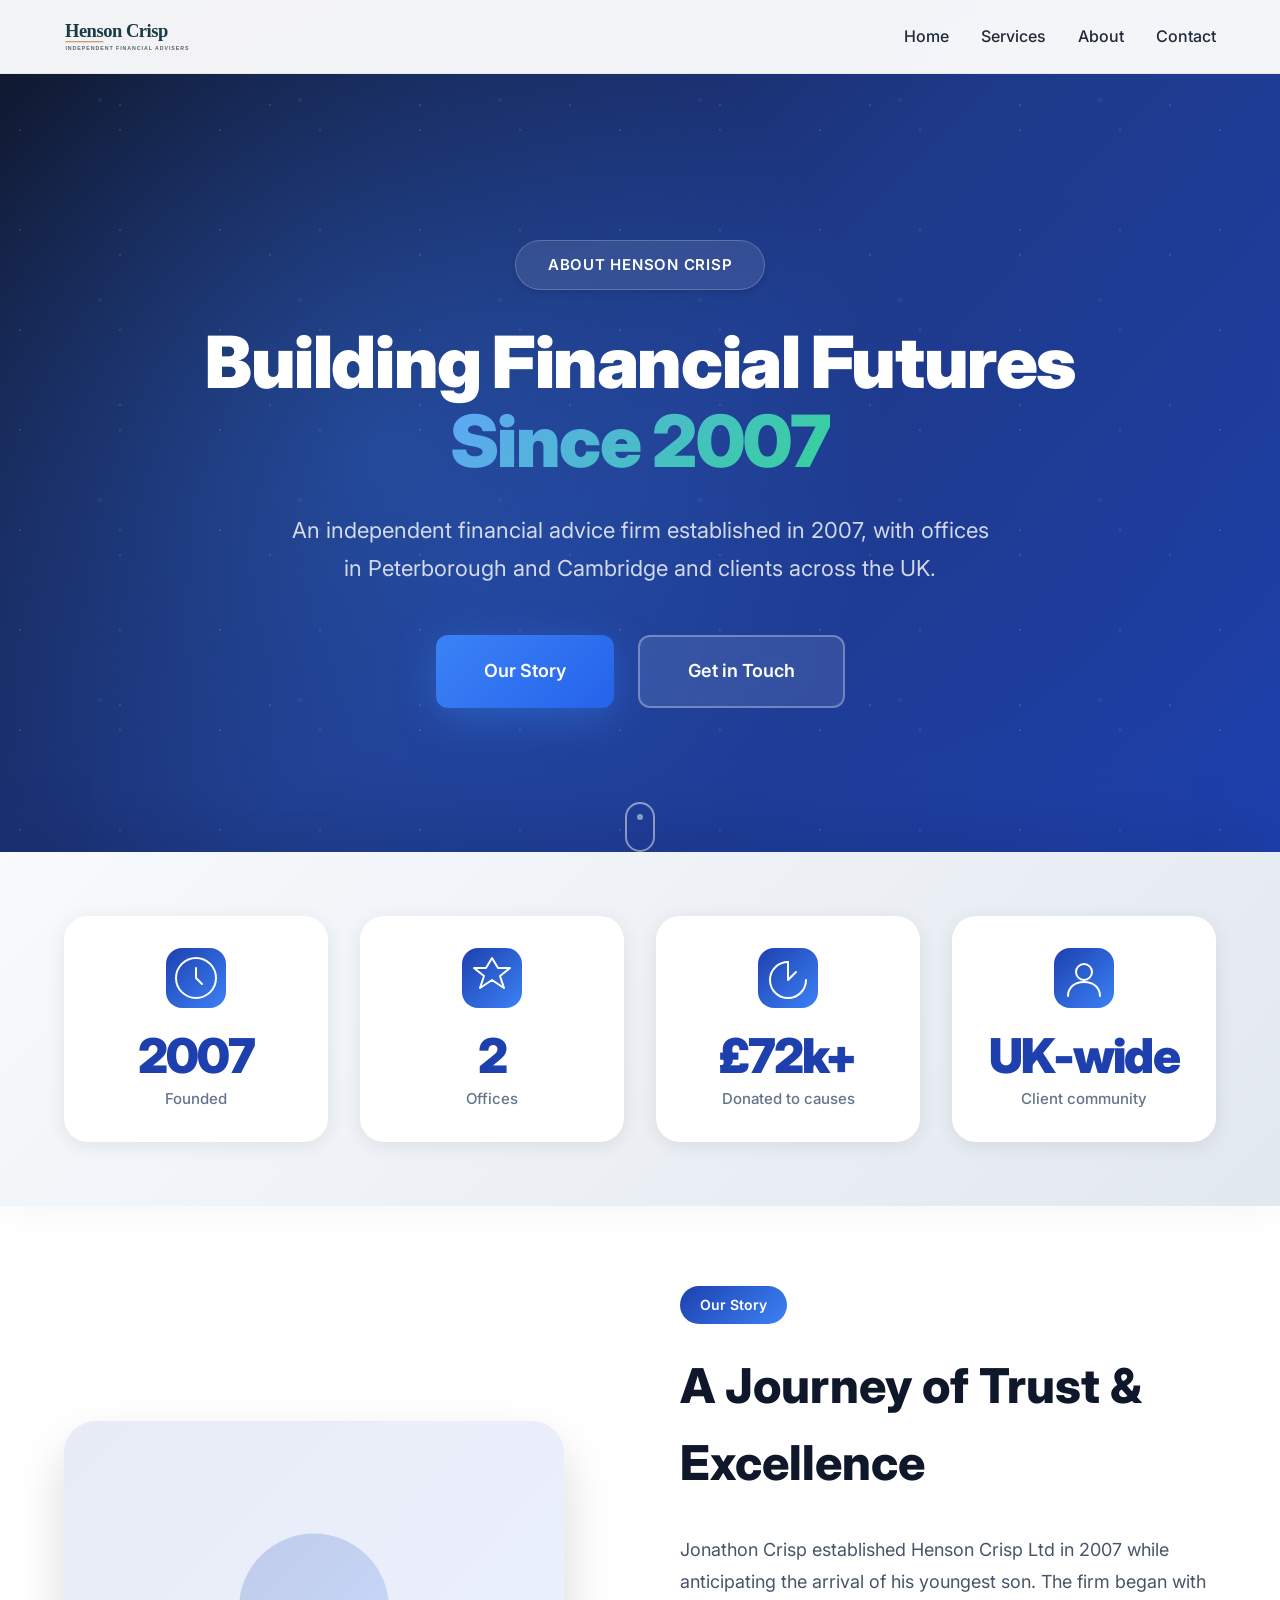
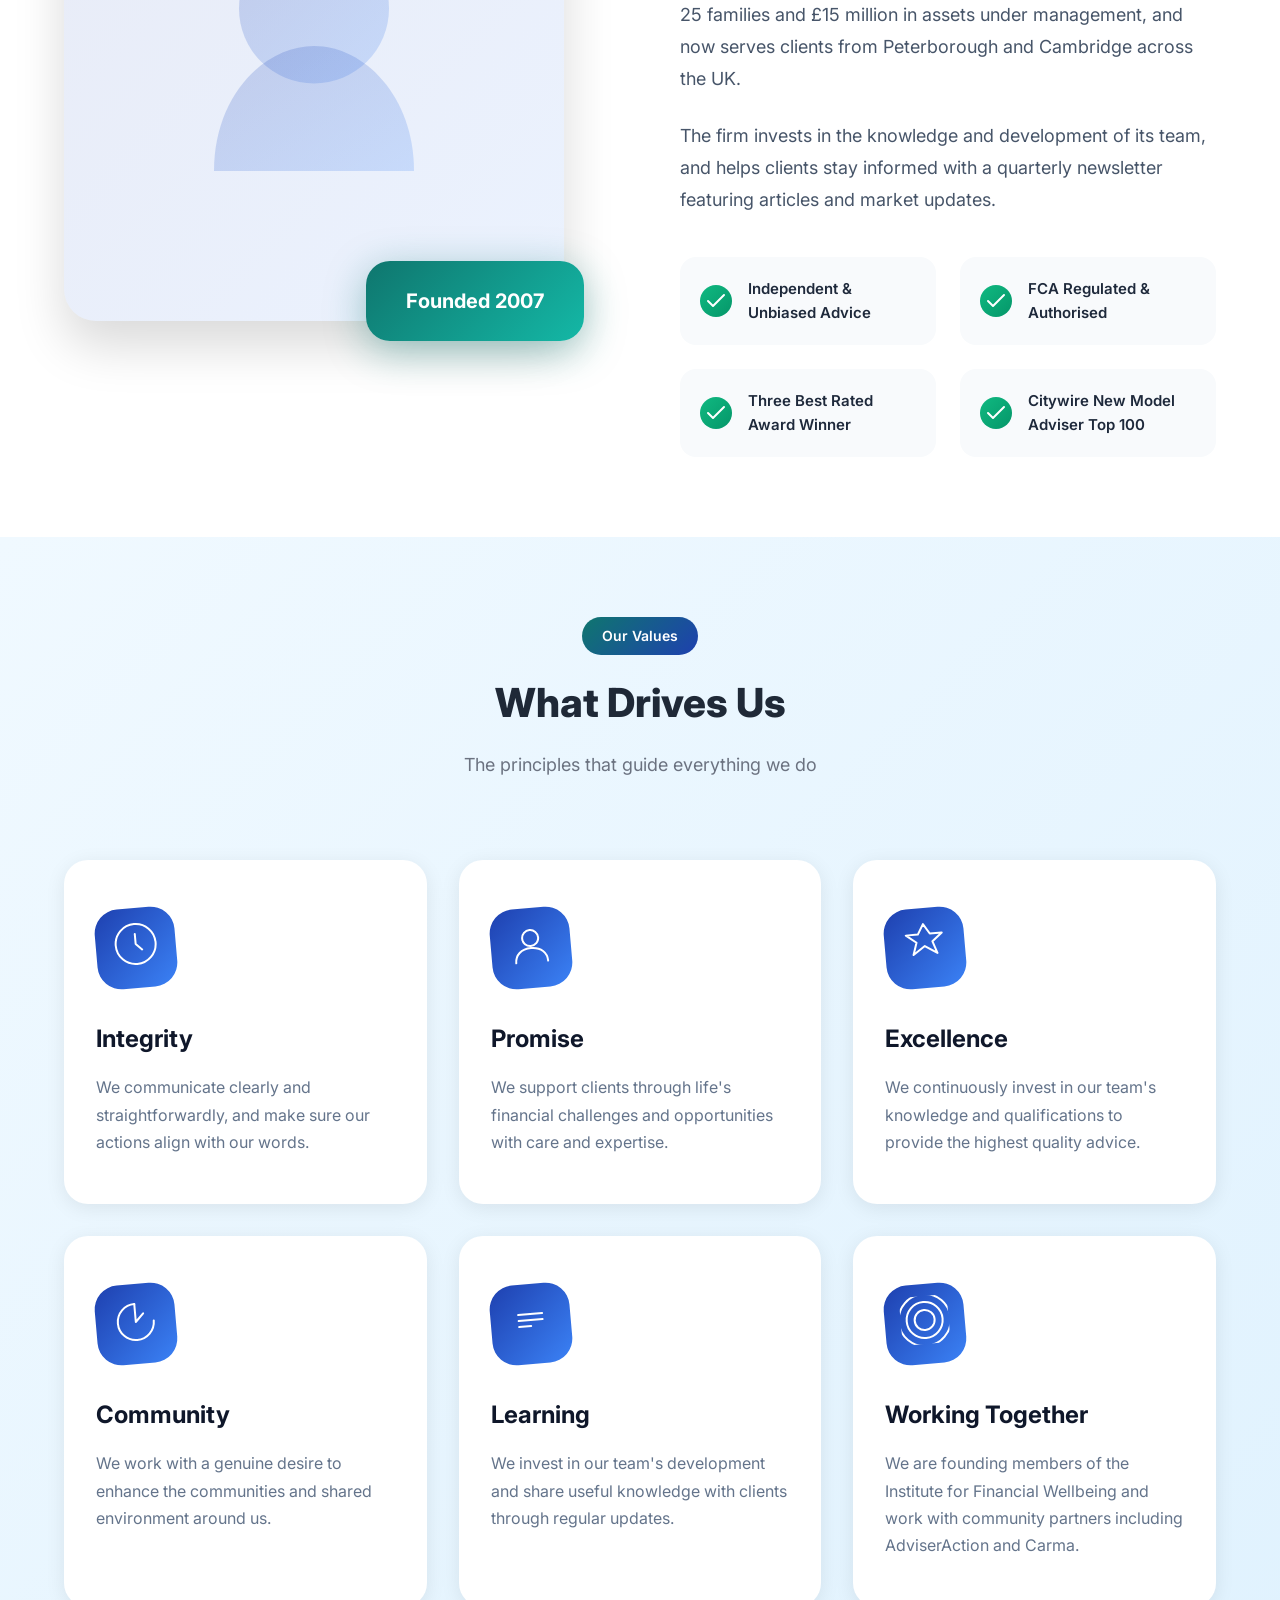
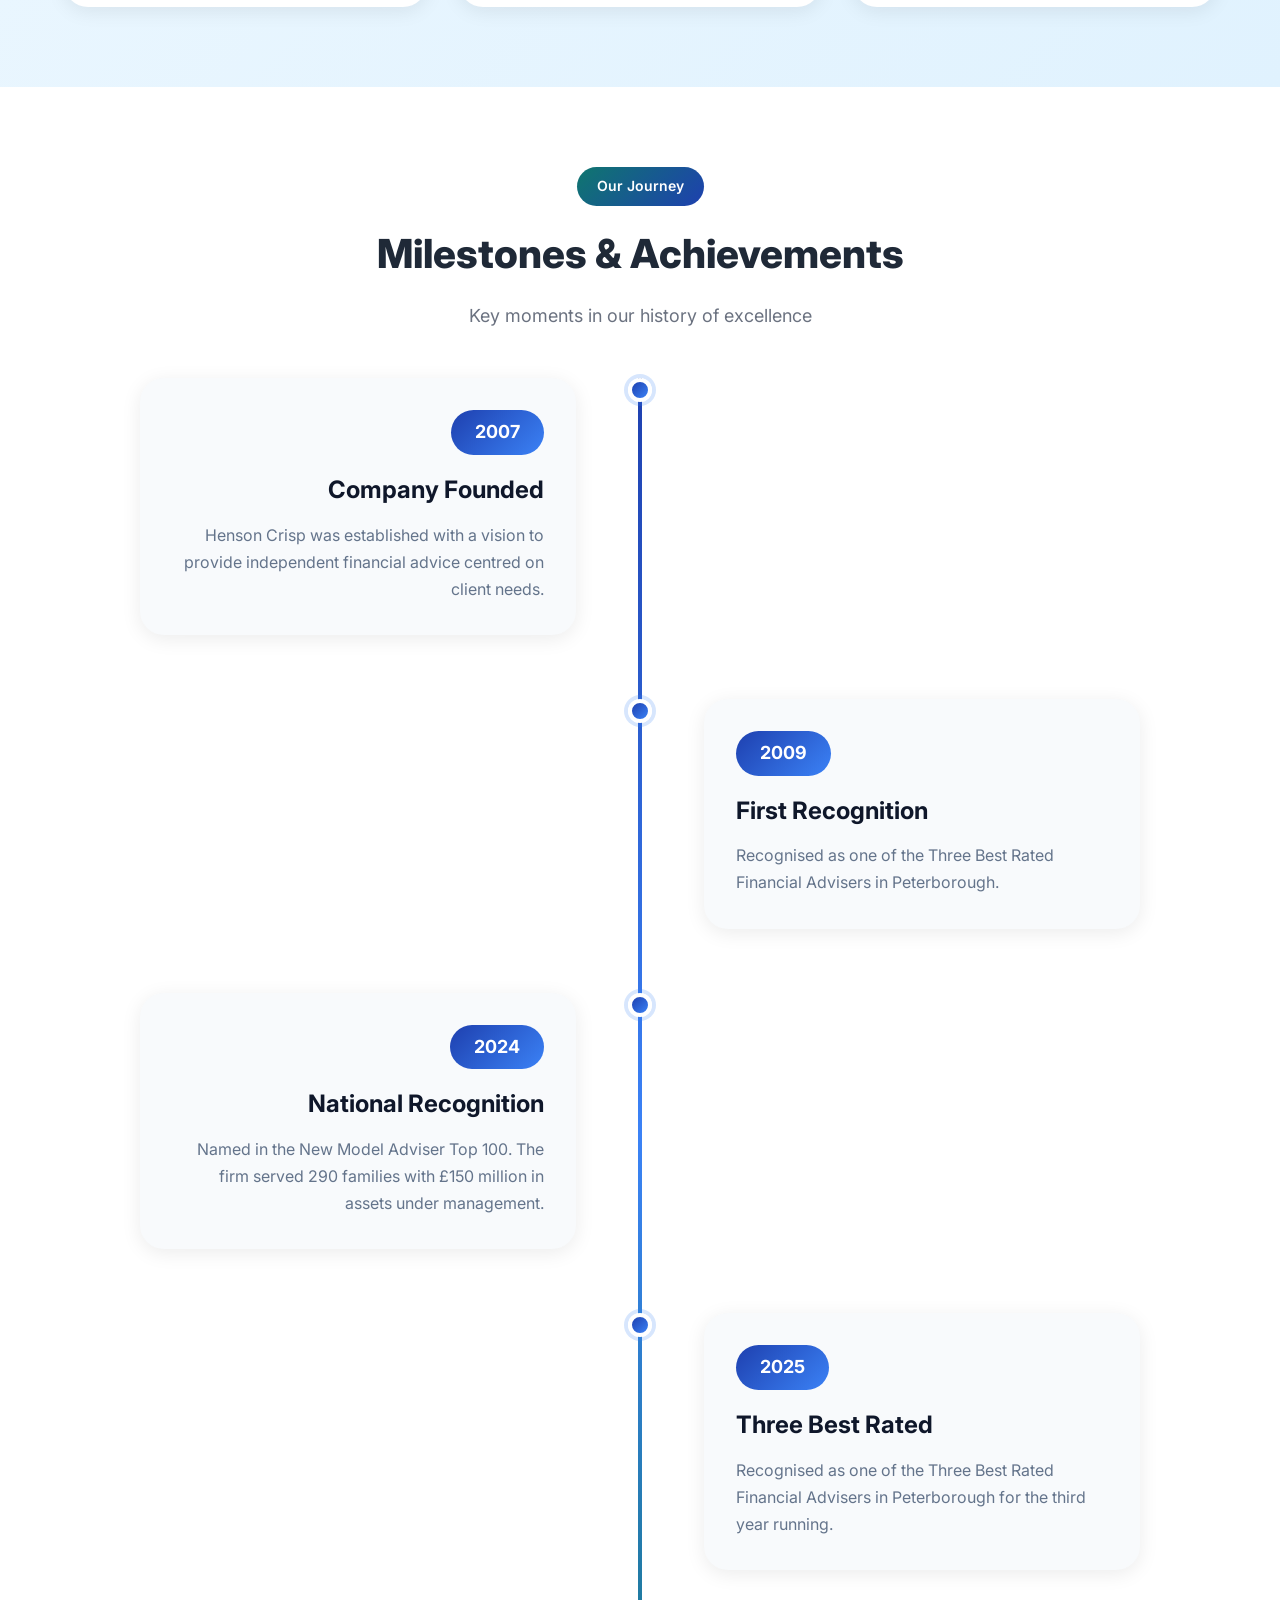
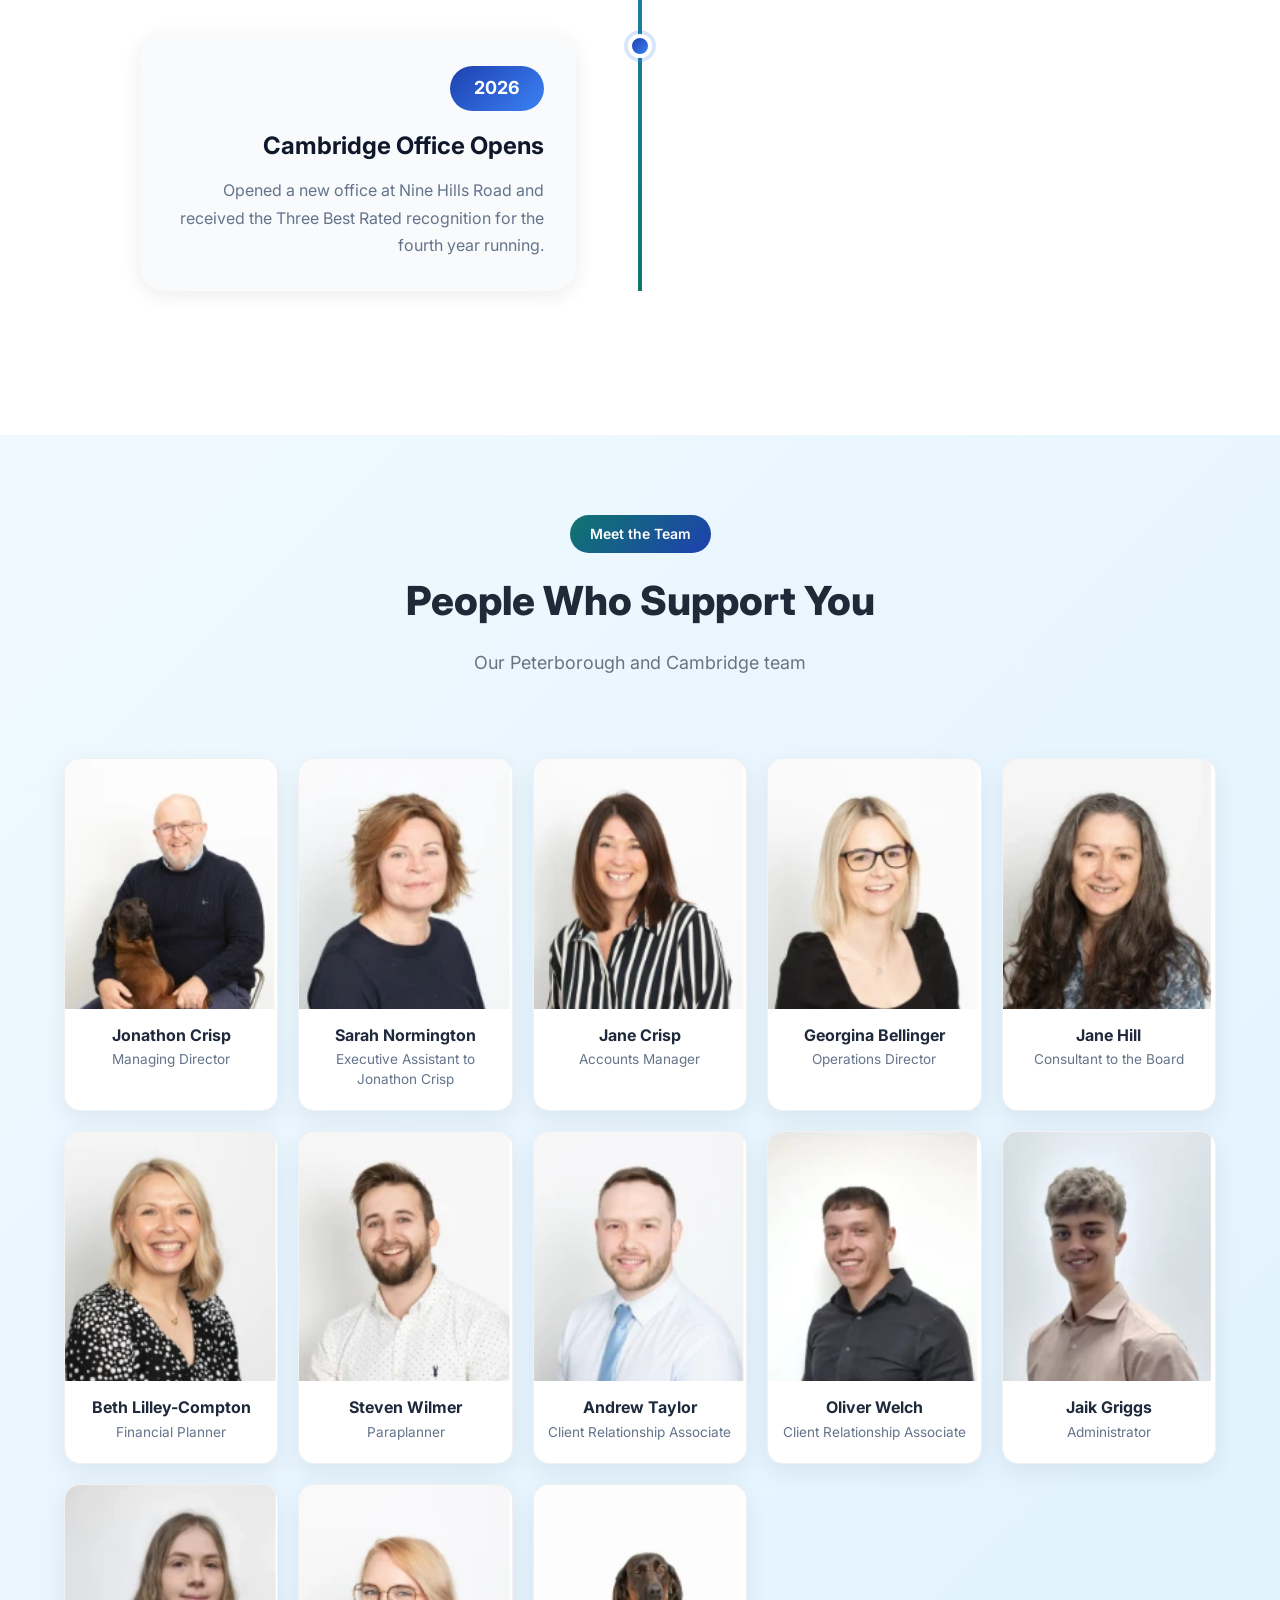
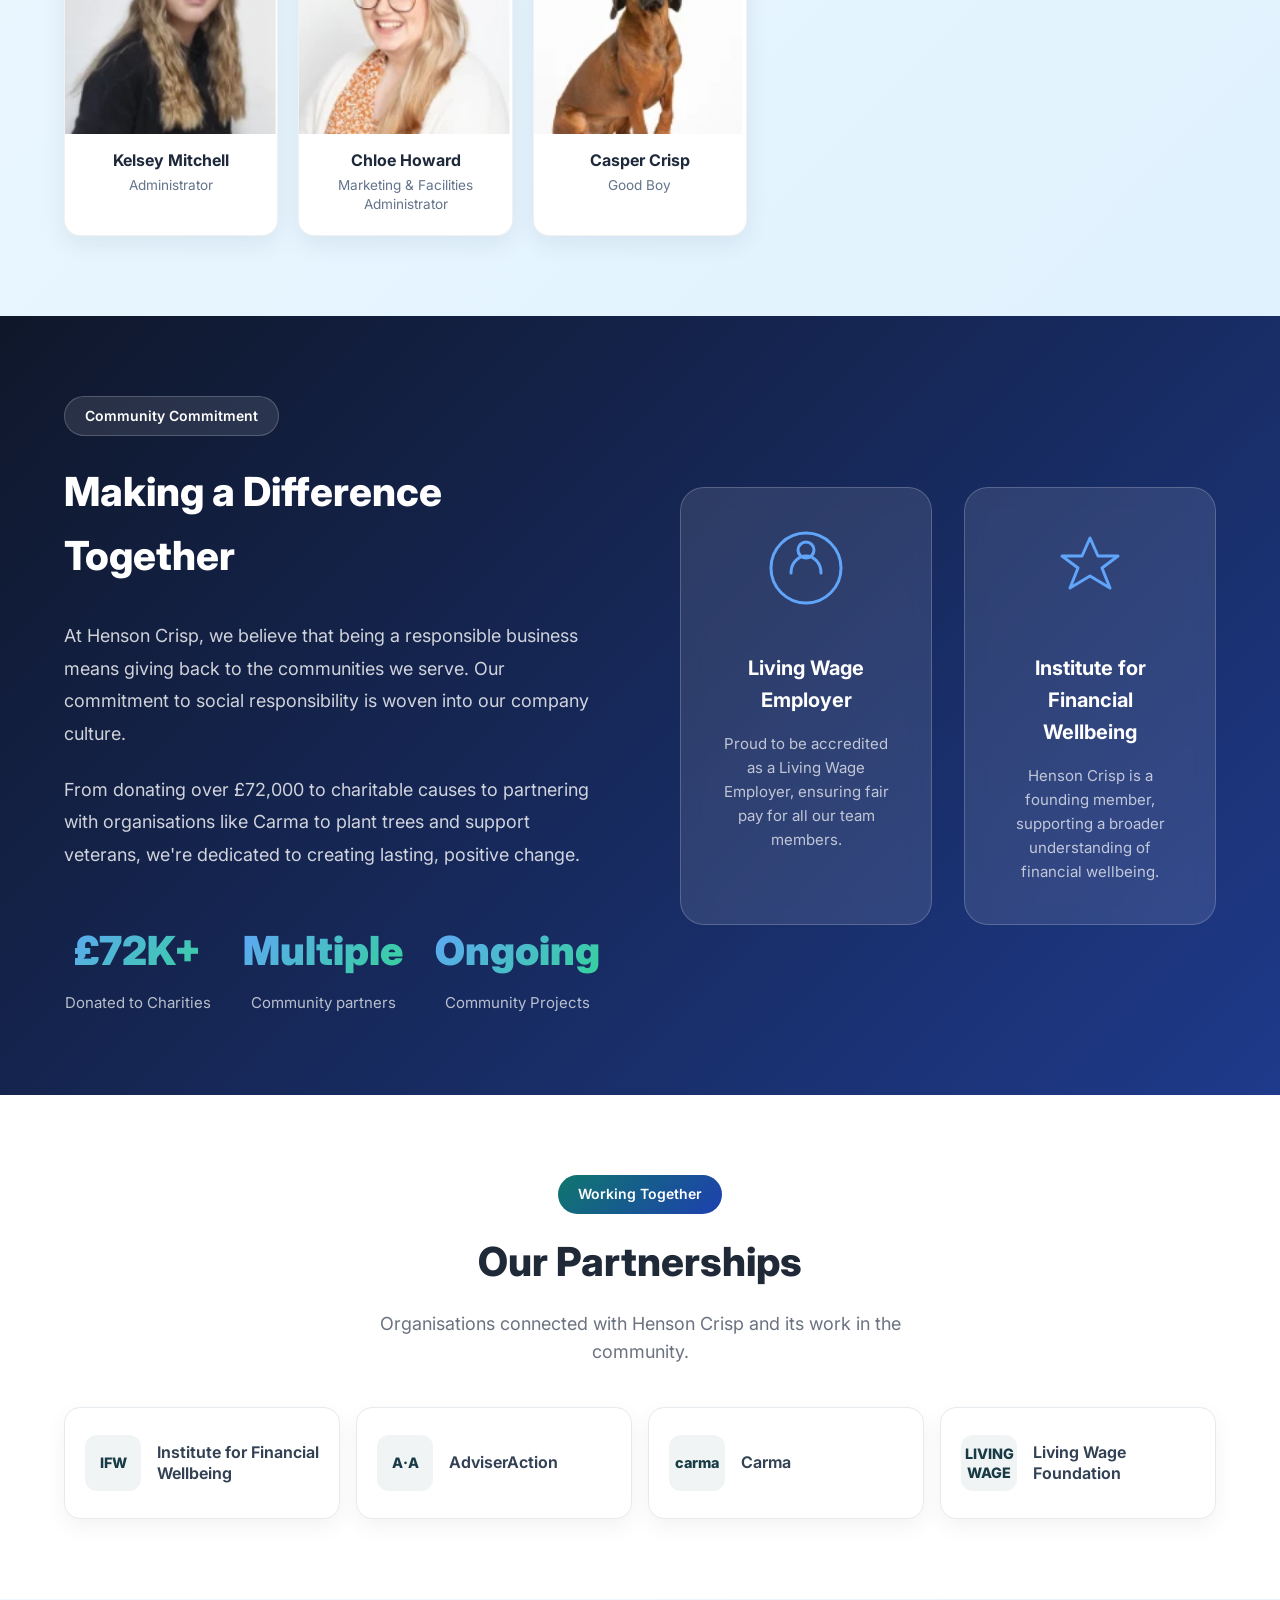
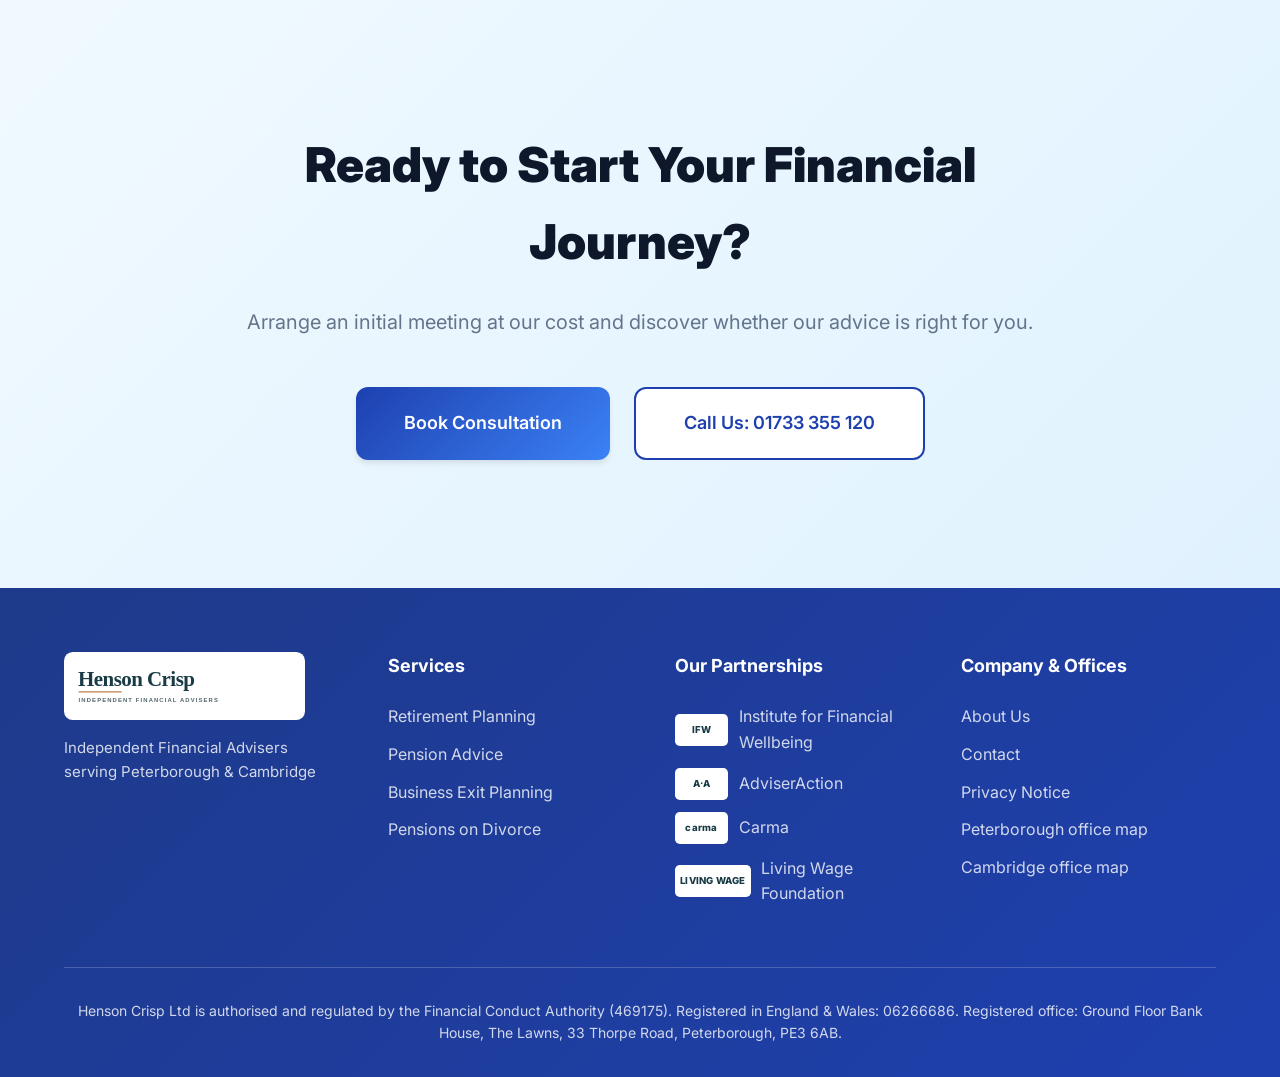
==== commit d50ec09f: "update" ====
--- a/about.html
+++ b/about.html
@@ -446,10 +446,12 @@
                         <a href="https://www.livingwage.org.uk/living-wage-employers" target="_blank" rel="noopener noreferrer"><span class="partner-wordmark">LIVING WAGE</span>Living Wage Foundation</a>
                     </div>
                     <div class="footer-link-group">
-                        <h4>Company</h4>
+                        <h4>Company &amp; Offices</h4>
                         <a href="about.html">About Us</a>
                         <a href="index.html#contact">Contact</a>
                         <a href="https://www.hensoncrisp.com/privacy-notice/" target="_blank" rel="noopener noreferrer">Privacy Notice</a>
+                        <a href="https://www.google.com/maps/search/?api=1&amp;query=Ground%20Floor%20Bank%20House%2C%20The%20Lawns%2C%2033%20Thorpe%20Road%2C%20Peterborough%2C%20PE3%206AB" target="_blank" rel="noopener noreferrer">Peterborough office map</a>
+                        <a href="https://www.google.com/maps/search/?api=1&amp;query=Nine%20Hills%20Road%2C%20Cambridge%2C%20CB2%201GE" target="_blank" rel="noopener noreferrer">Cambridge office map</a>
                     </div>
                 </div>
             </div>
--- a/css/style.css
+++ b/css/style.css
@@ -615,6 +615,11 @@
     gap: 1rem;
 }
 
+.contact-item.office-location > div:last-child {
+    flex: 1;
+    min-width: 0;
+}
+
 .contact-icon {
     width: 48px;
     height: 48px;
@@ -636,6 +641,17 @@
 
 .contact-item p {
     color: var(--text-light);
+}
+
+.office-map {
+    display: block;
+    width: 100%;
+    max-width: 460px;
+    height: 190px;
+    margin-top: 0.75rem;
+    border: 0;
+    border-radius: var(--radius-lg);
+    box-shadow: var(--shadow-md);
 }
 
 .contact-cta {
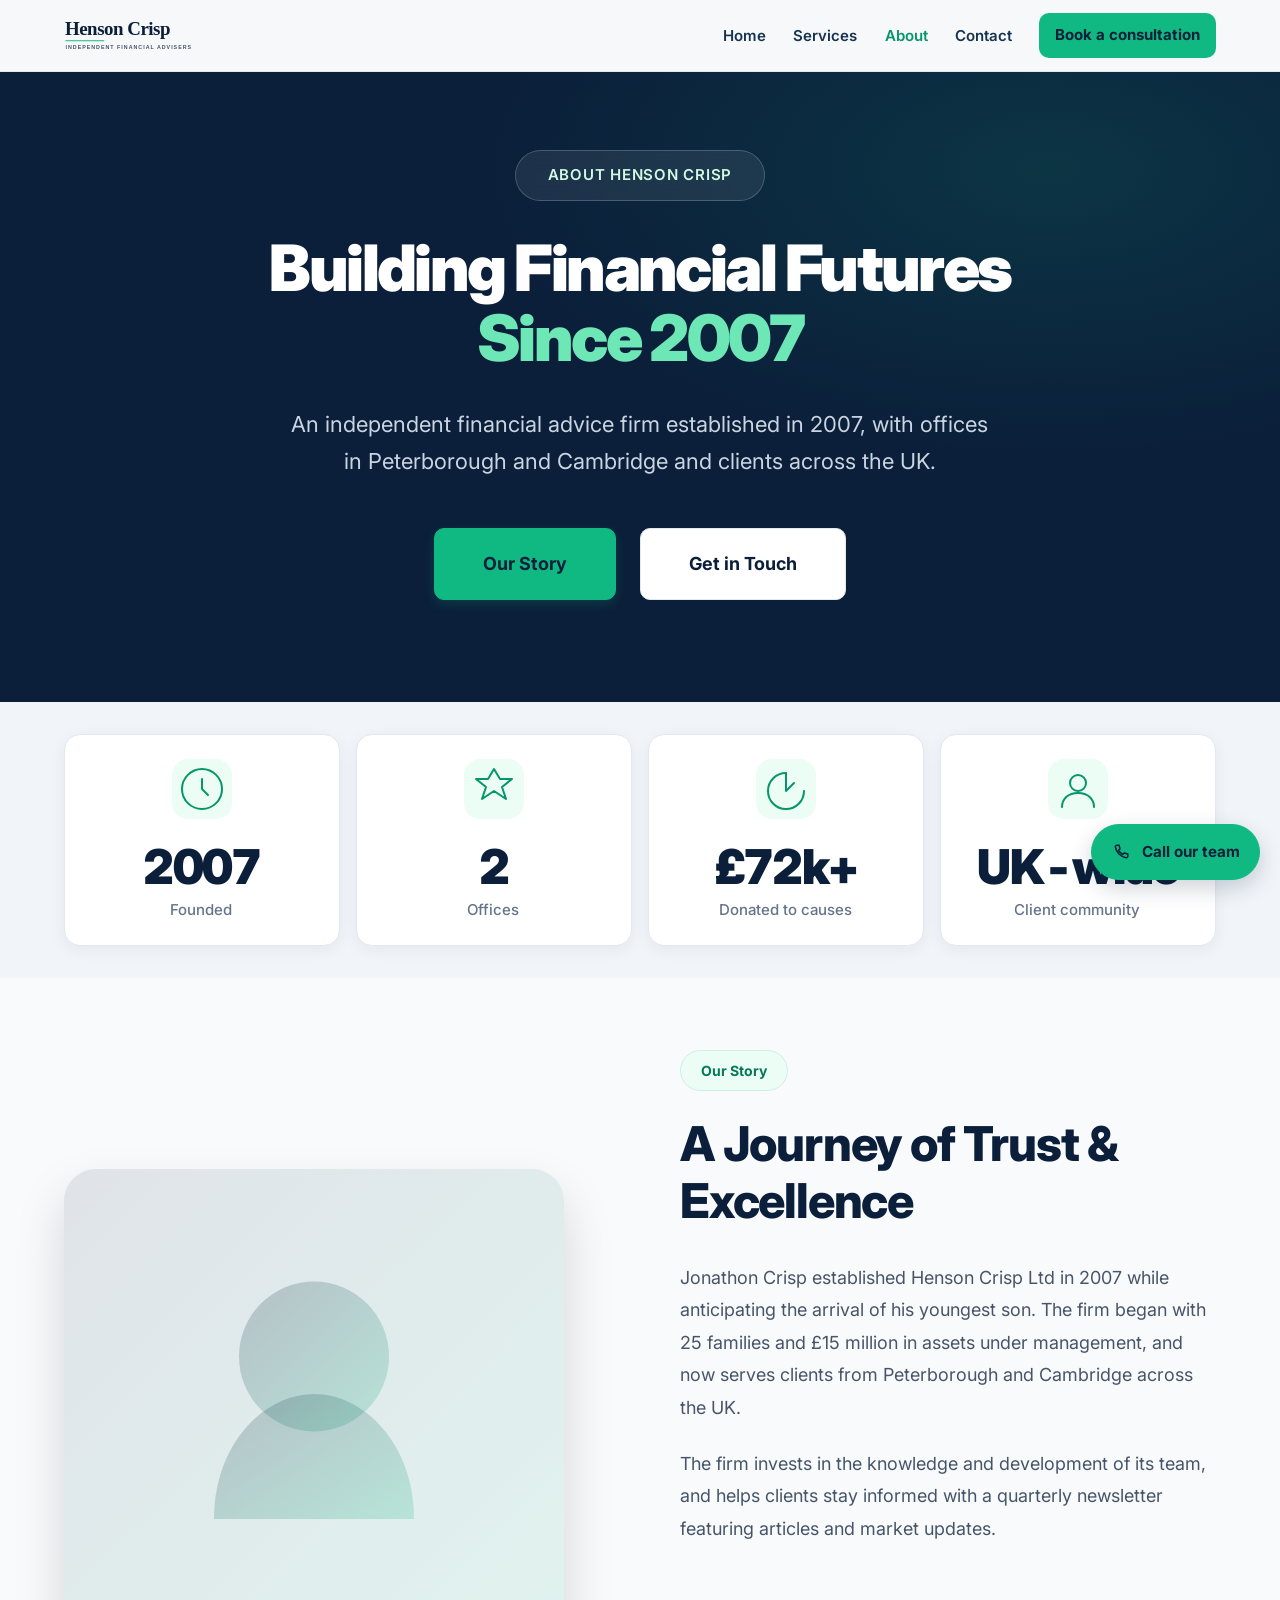
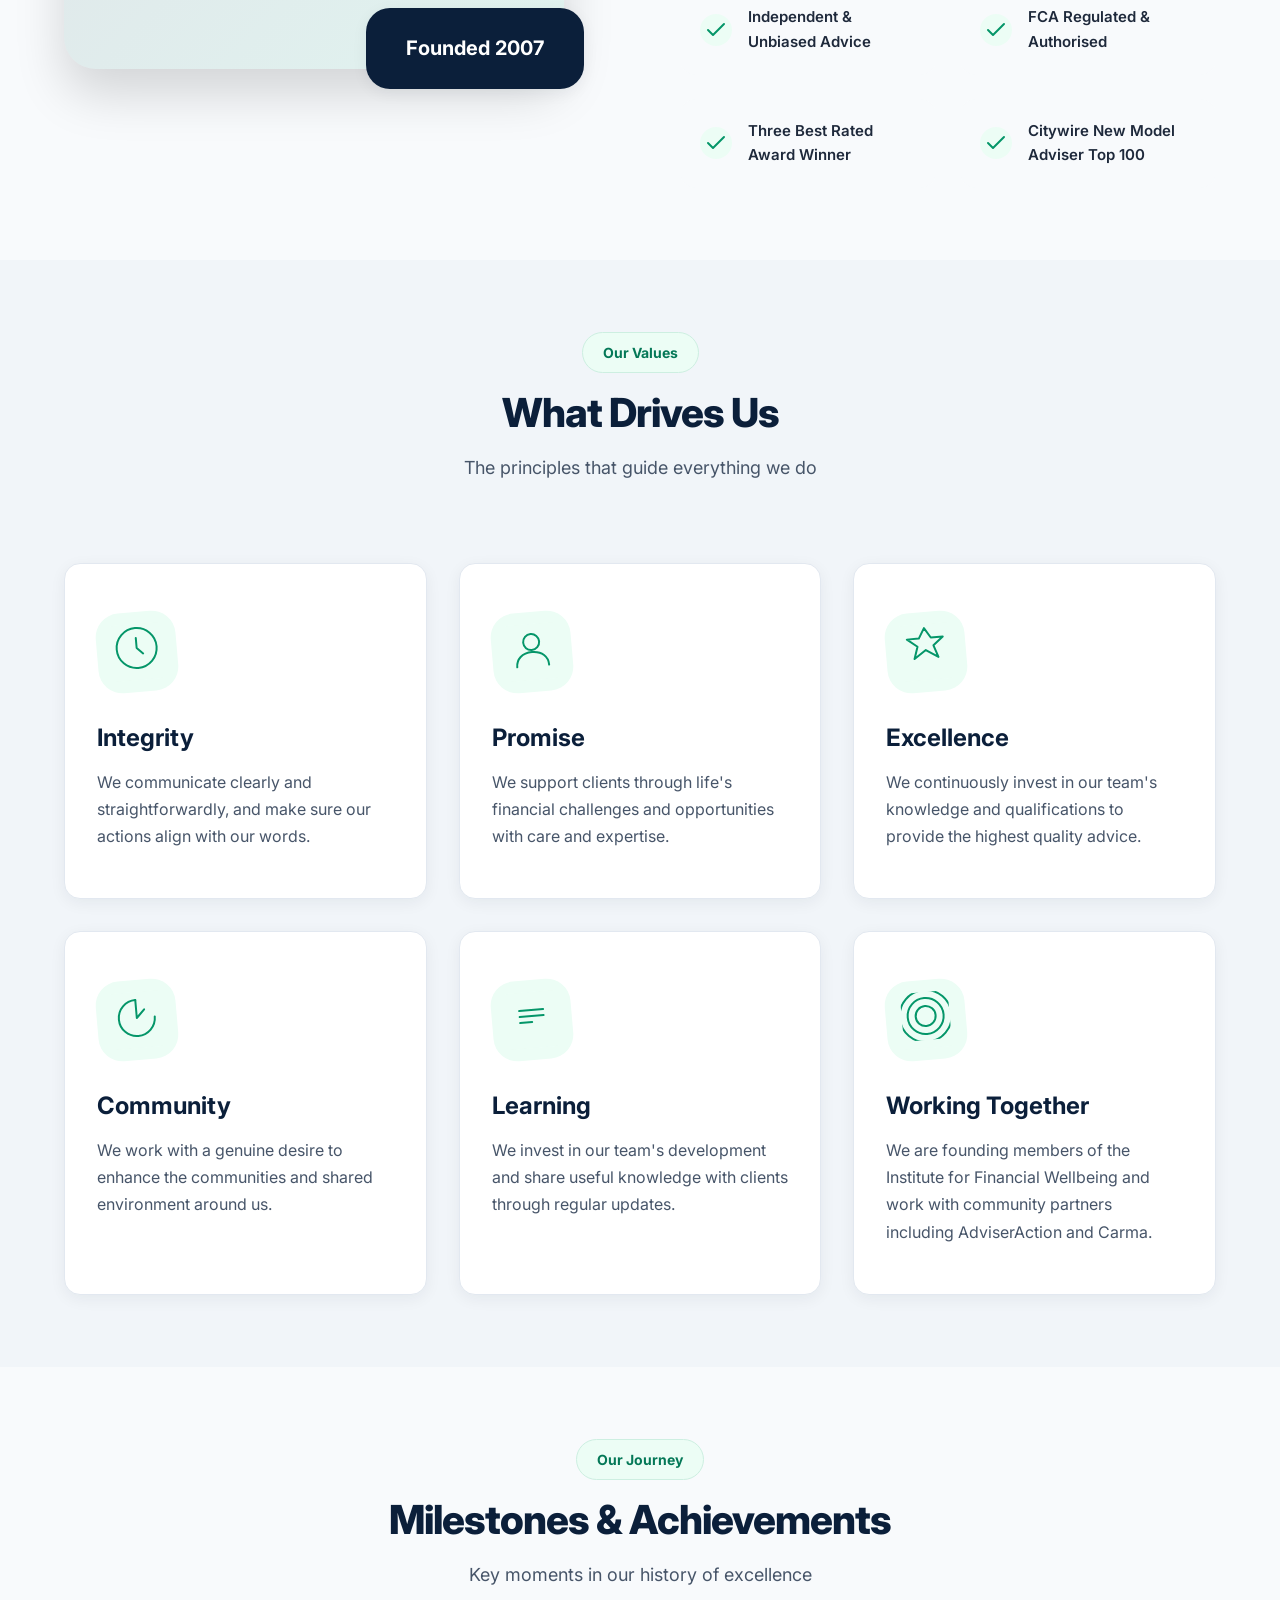
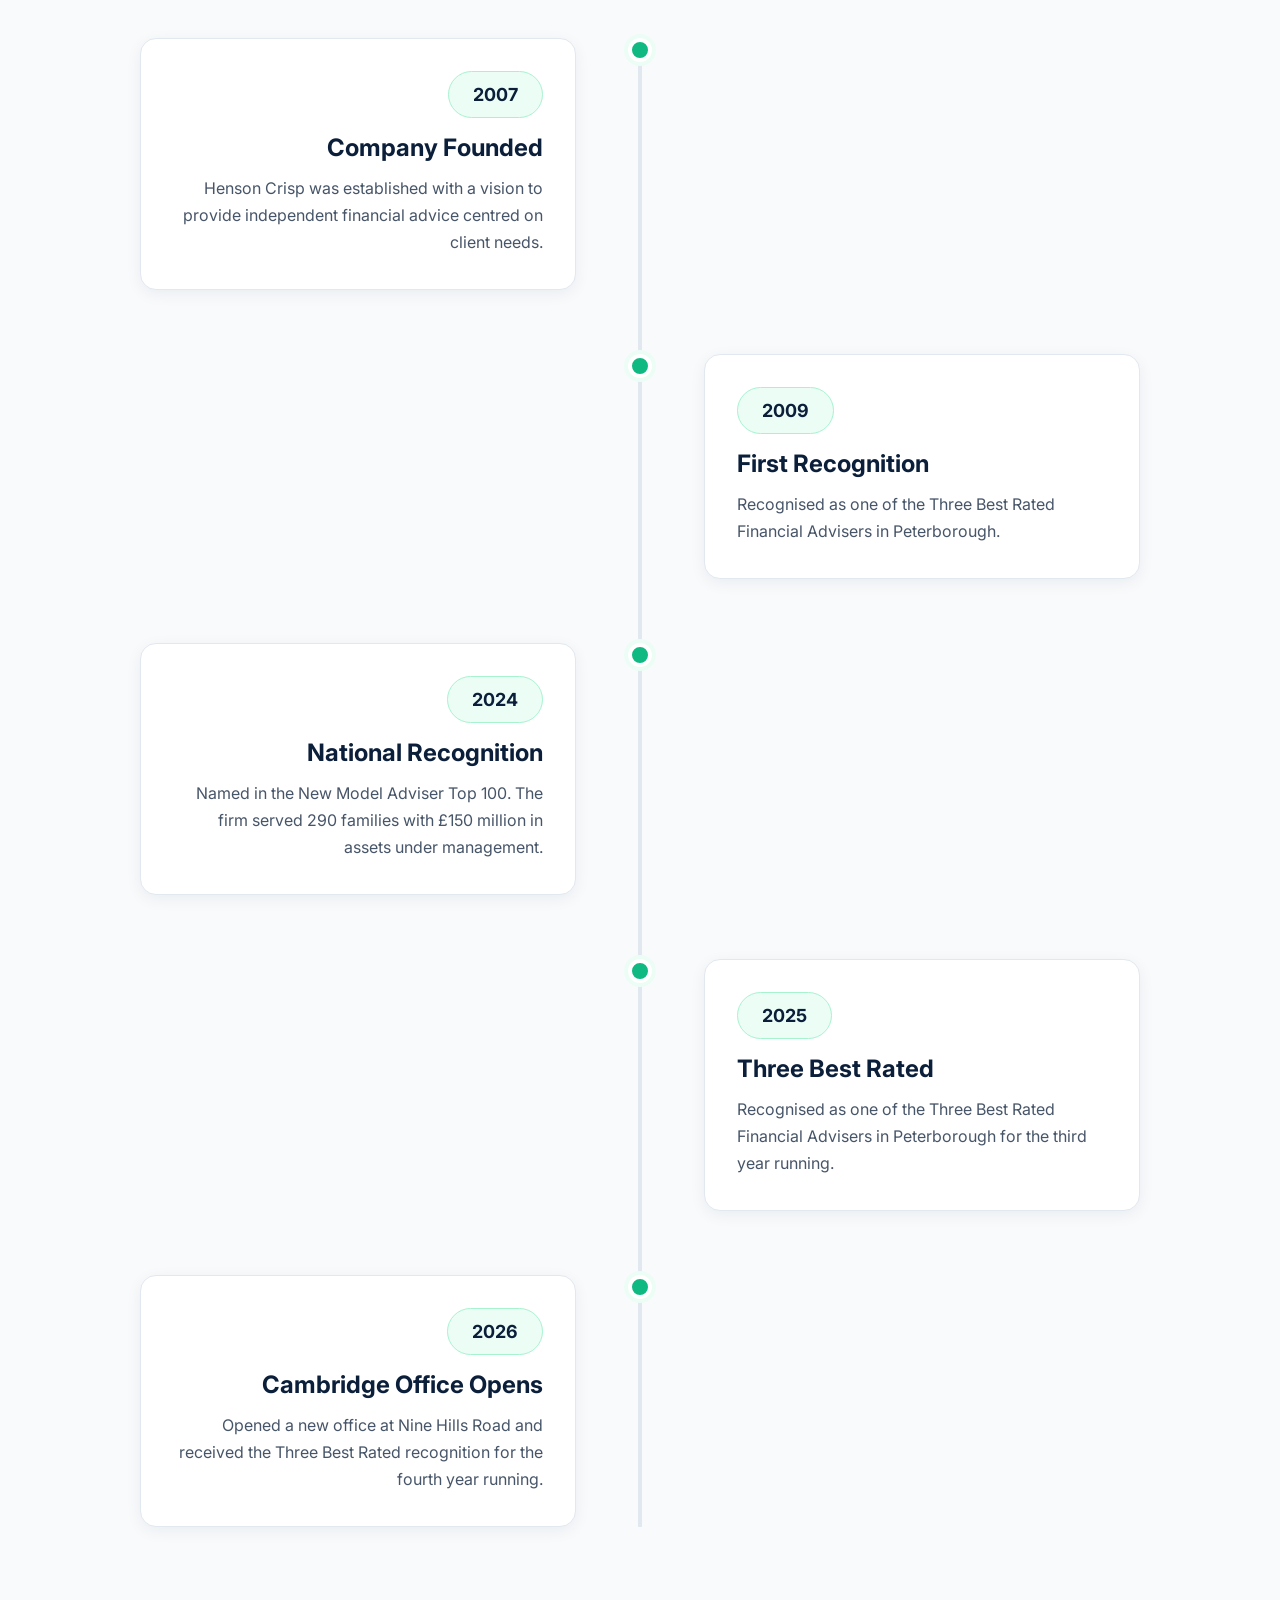
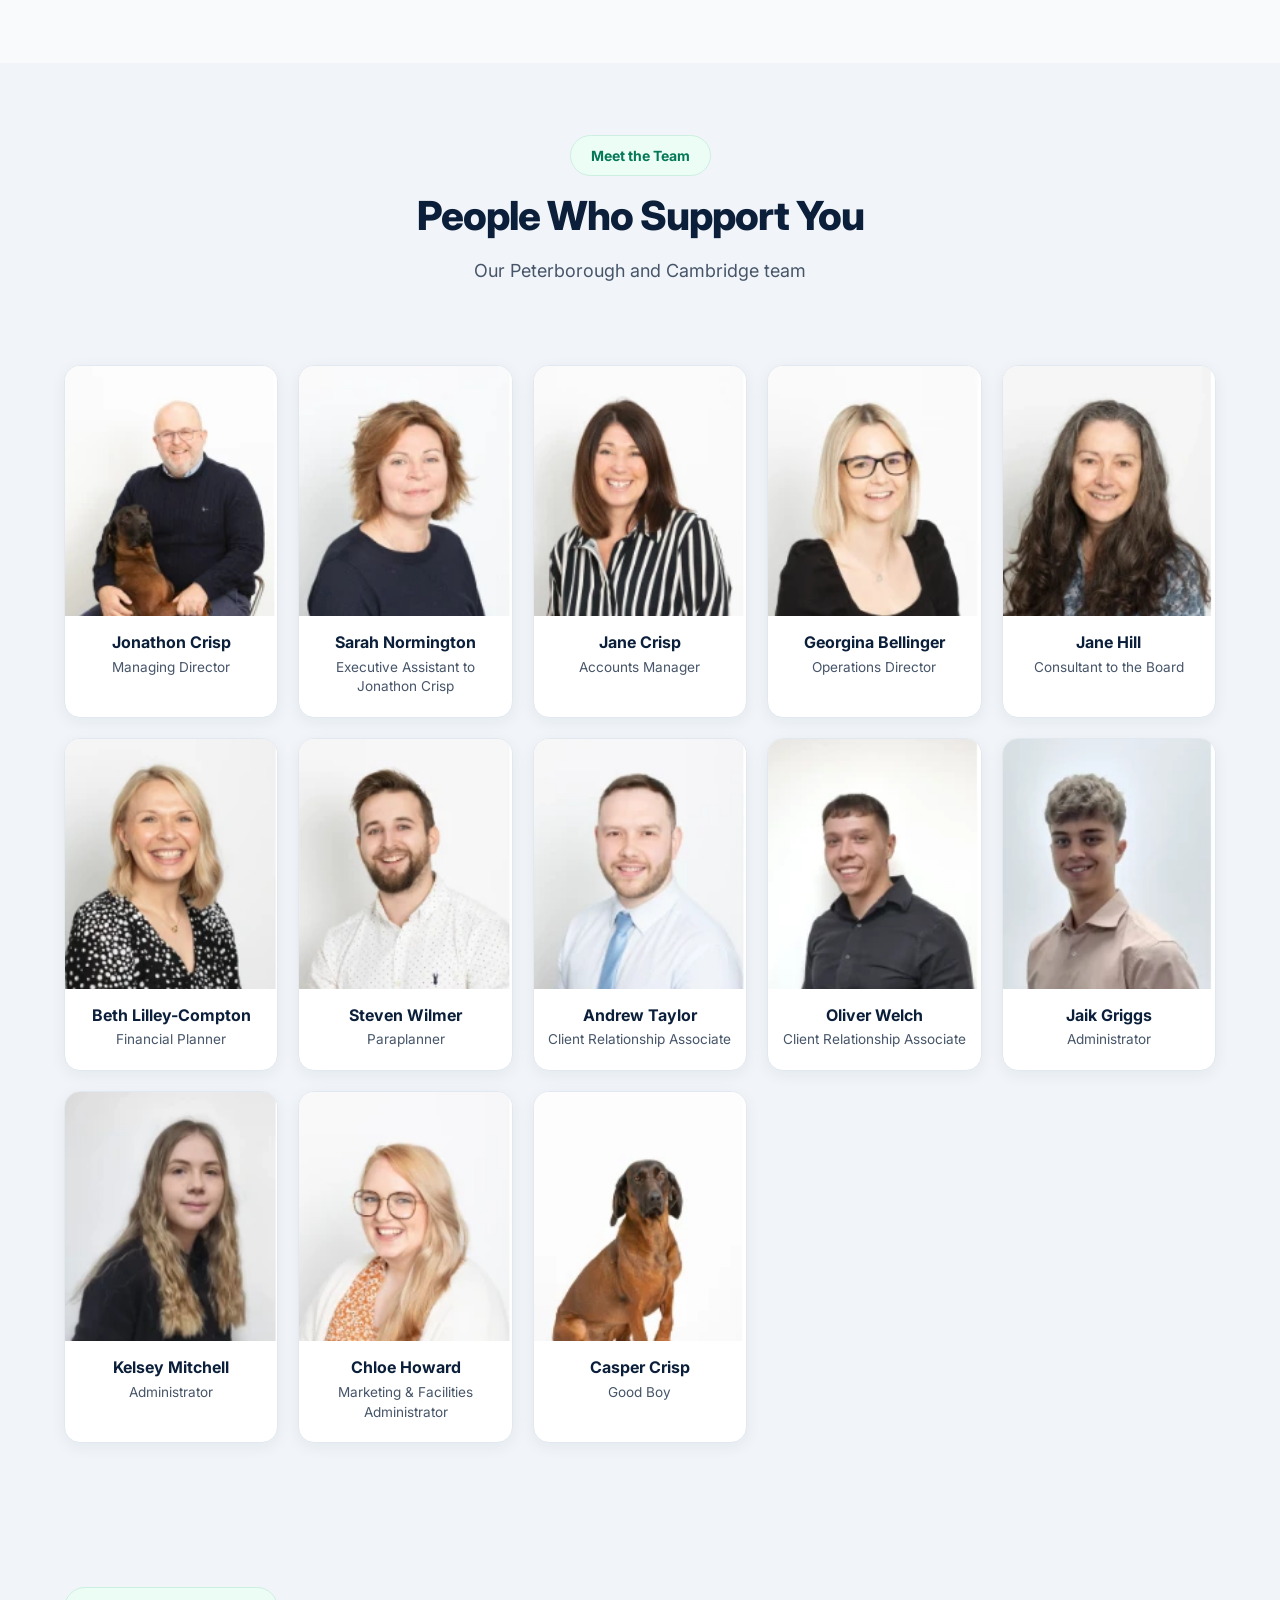
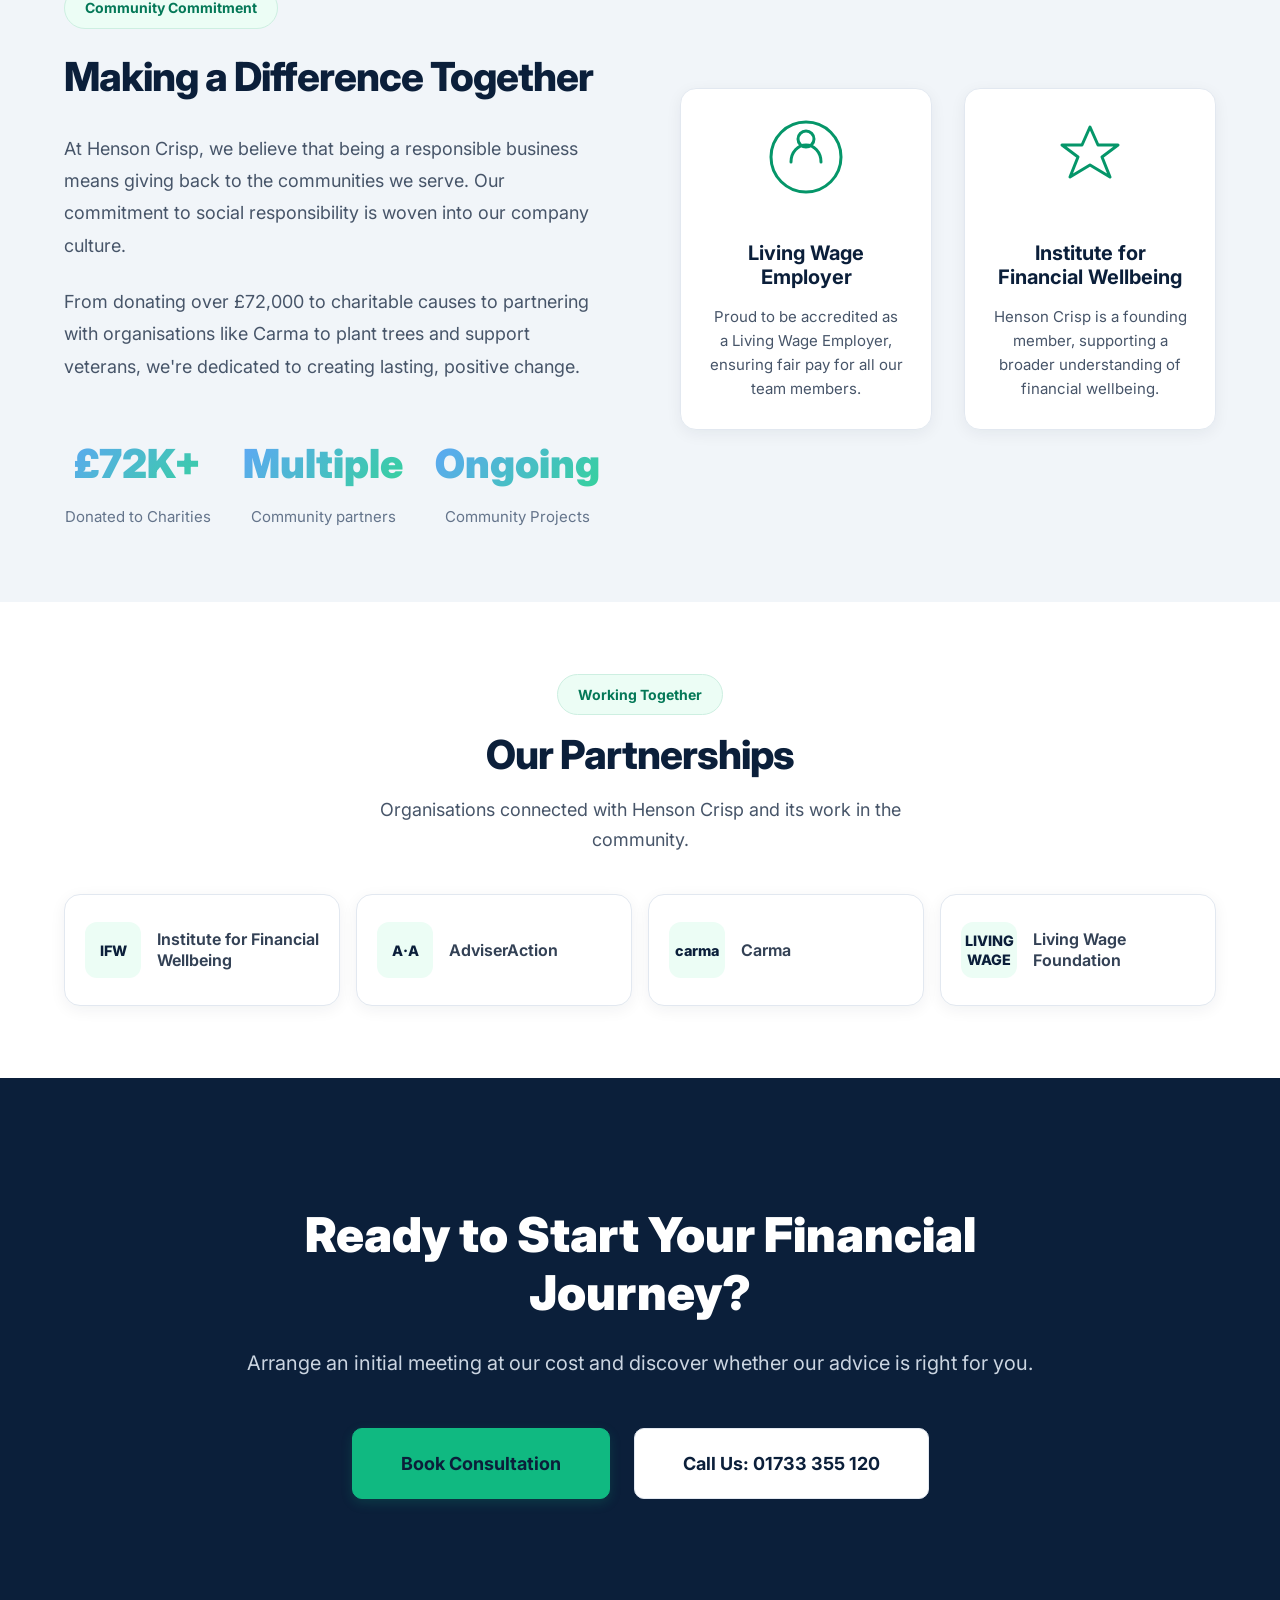
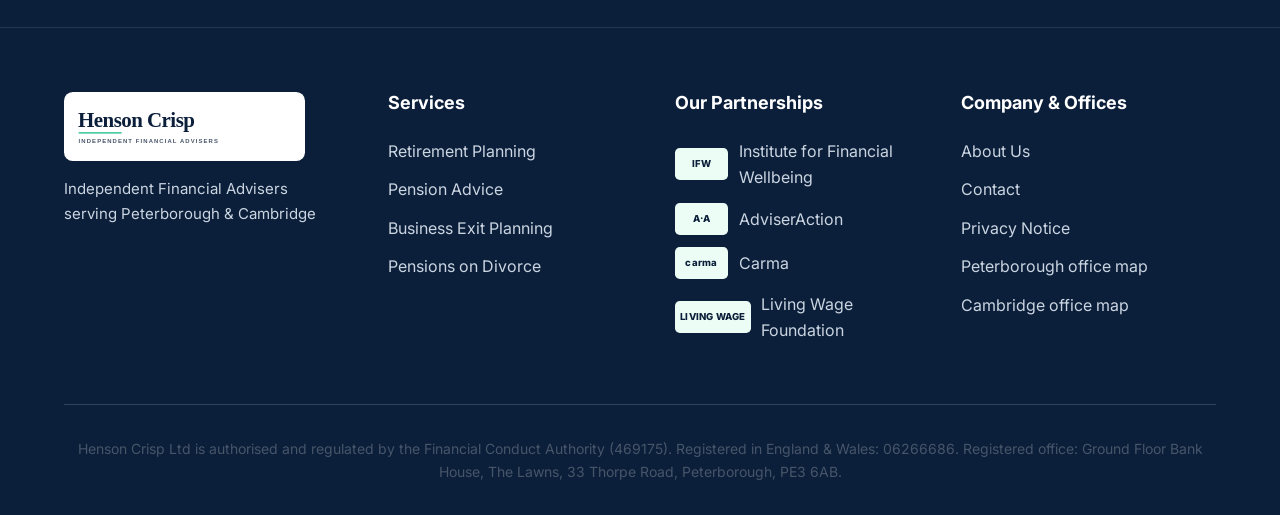
==== commit 62fee9f1: "update" ====
--- a/about.html
+++ b/about.html
@@ -6,6 +6,7 @@
     <title>About Us | Henson Crisp - Independent Financial Advisers</title>
     <link rel="stylesheet" href="css/style.css">
     <link rel="stylesheet" href="css/about.css">
+    <link rel="stylesheet" href="css/trust-wealth.css">
     <link rel="preconnect" href="https://fonts.googleapis.com">
     <link rel="preconnect" href="https://fonts.gstatic.com" crossorigin>
     <link href="https://fonts.googleapis.com/css2?family=Inter:wght@300;400;500;600;700;800;900&display=swap" rel="stylesheet">
@@ -20,6 +21,7 @@
                 <li><a href="index.html#services">Services</a></li>
                 <li><a href="about.html" class="active">About</a></li>
                 <li><a href="index.html#contact">Contact</a></li>
+                <li class="nav-cta"><a href="consultation.html">Book a consultation</a></li>
             </ul>
             <button class="nav-toggle" aria-label="Toggle menu">
                 <span></span>
@@ -116,8 +118,8 @@
                                 <path d="M120 280C120 220 160 180 200 180C240 180 280 220 280 280" fill="url(#gradient1)" fill-opacity="0.2"/>
                                 <defs>
                                     <linearGradient id="gradient1" x1="0%" y1="0%" x2="100%" y2="100%">
-                                        <stop offset="0%" style="stop-color:#1e40af"/>
-                                        <stop offset="100%" style="stop-color:#3b82f6"/>
+                                        <stop offset="0%" style="stop-color:#0B1F3A"/>
+                                        <stop offset="100%" style="stop-color:#10B981"/>
                                     </linearGradient>
                                 </defs>
                             </svg>
--- a/css/style.css
+++ b/css/style.css
@@ -6,25 +6,43 @@
 }
 
 :root {
-    --primary: #1e40af;
-    --primary-dark: #1e3a8a;
-    --primary-light: #3b82f6;
-    --secondary: #0f766e;
-    --accent: #f59e0b;
-    --text-dark: #1f2937;
-    --text-light: #6b7280;
+    --color-primary: #0B1F3A;
+    --color-primary-secondary: #163451;
+    --color-accent: #10B981;
+    --color-accent-hover: #059669;
+    --color-accent-soft: #ECFDF5;
+    --color-background: #F8FAFC;
+    --color-surface: #FFFFFF;
+    --color-surface-muted: #F1F5F9;
+    --color-text: #0F172A;
+    --color-text-secondary: #475569;
+    --color-text-muted: #64748B;
+    --color-border: #E2E8F0;
+    --color-focus: #10B981;
+    --color-success: #059669;
+    --color-warning: #D97706;
+    --color-error: #DC2626;
+    --color-information: #2563EB;
+    --primary: var(--color-primary);
+    --primary-dark: var(--color-primary-secondary);
+    --primary-light: var(--color-accent);
+    --secondary: var(--color-primary-secondary);
+    --accent: var(--color-accent);
+    --text-dark: var(--color-text);
+    --text-light: var(--color-text-muted);
     --text-white: #ffffff;
-    --bg-light: #f9fafb;
-    --bg-white: #ffffff;
-    --border: #e5e7eb;
-    --shadow-sm: 0 1px 2px 0 rgba(0, 0, 0, 0.05);
-    --shadow-md: 0 4px 6px -1px rgba(0, 0, 0, 0.1);
-    --shadow-lg: 0 10px 15px -3px rgba(0, 0, 0, 0.1);
-    --shadow-xl: 0 20px 25px -5px rgba(0, 0, 0, 0.1);
+    --bg-light: var(--color-surface-muted);
+    --bg-white: var(--color-surface);
+    --border: var(--color-border);
+    --shadow-sm: 0 1px 2px rgba(11, 31, 58, 0.04);
+    --shadow-md: 0 4px 16px rgba(11, 31, 58, 0.06);
+    --shadow-lg: 0 12px 28px rgba(11, 31, 58, 0.1);
+    --shadow-xl: 0 20px 48px rgba(11, 31, 58, 0.12);
     --radius-sm: 0.375rem;
-    --radius-md: 0.5rem;
-    --radius-lg: 0.75rem;
+    --radius-md: 0.625rem;
+    --radius-lg: 0.875rem;
     --radius-xl: 1rem;
+    --transition-ui: 180ms ease;
 }
 
 html {
@@ -819,6 +837,127 @@
     text-align: center;
     color: rgba(255, 255, 255, 0.8);
     font-size: 0.875rem;
+}
+
+/* Floating office phone menu */
+.floating-call {
+    position: fixed;
+    right: max(1.25rem, env(safe-area-inset-right));
+    bottom: max(1.25rem, env(safe-area-inset-bottom));
+    z-index: 1200;
+    display: flex;
+    flex-direction: column;
+    align-items: flex-end;
+    gap: 0.75rem;
+    font-family: inherit;
+}
+
+.floating-call-button {
+    display: inline-flex;
+    min-height: 3.5rem;
+    align-items: center;
+    justify-content: center;
+    gap: 0.65rem;
+    padding: 0.85rem 1.2rem;
+    border: 0;
+    border-radius: 999px;
+    background: var(--primary);
+    box-shadow: 0 8px 24px rgba(30, 64, 175, 0.32);
+    color: #fff;
+    cursor: pointer;
+    font: inherit;
+    font-size: 0.95rem;
+    font-weight: 700;
+    transition: transform 0.2s ease, background 0.2s ease, box-shadow 0.2s ease;
+}
+
+.floating-call-button:hover {
+    transform: translateY(-2px);
+    background: var(--primary-dark);
+    box-shadow: 0 12px 28px rgba(30, 64, 175, 0.38);
+}
+
+.floating-call-button:focus-visible,
+.floating-call-option:focus-visible {
+    outline: 3px solid #f59e0b;
+    outline-offset: 3px;
+}
+
+.floating-call-button svg {
+    width: 1.25rem;
+    height: 1.25rem;
+}
+
+.floating-call-panel {
+    width: min(21rem, calc(100vw - 2rem));
+    padding: 1.1rem;
+    border: 1px solid rgba(15, 23, 42, 0.08);
+    border-radius: 1rem;
+    background: #fff;
+    box-shadow: 0 18px 48px rgba(15, 23, 42, 0.2);
+}
+
+.floating-call-panel[hidden] {
+    display: none;
+}
+
+.floating-call-heading {
+    padding: 0.15rem 0.3rem 0.8rem;
+}
+
+.floating-call-eyebrow {
+    color: var(--text-light);
+    font-size: 0.75rem;
+    font-weight: 600;
+    letter-spacing: 0.06em;
+    text-transform: uppercase;
+}
+
+.floating-call-heading h2 {
+    margin-top: 0.2rem;
+    color: var(--text-dark);
+    font-size: 1.15rem;
+    line-height: 1.3;
+}
+
+.floating-call-option {
+    display: flex;
+    align-items: center;
+    justify-content: space-between;
+    gap: 0.8rem;
+    padding: 0.85rem 0.75rem;
+    border-top: 1px solid var(--border);
+    border-radius: 0.5rem;
+    color: var(--primary);
+    text-decoration: none;
+    transition: background 0.2s ease;
+}
+
+.floating-call-option:hover {
+    background: #f3f6ff;
+}
+
+.floating-call-city {
+    color: var(--text-dark);
+    font-weight: 650;
+}
+
+.floating-call-number {
+    white-space: nowrap;
+    font-size: 0.92rem;
+    font-weight: 700;
+}
+
+@media (max-width: 480px) {
+    .floating-call {
+        right: max(0.85rem, env(safe-area-inset-right));
+        bottom: max(0.85rem, env(safe-area-inset-bottom));
+    }
+
+    .floating-call-button {
+        min-height: 3.15rem;
+        padding: 0.75rem 1rem;
+    }
 }
 
 /* Responsive Design */
--- a/css/trust-wealth.css
+++ b/css/trust-wealth.css
@@ -0,0 +1,412 @@
+/* Shared Trust & Wealth visual system. Loaded after the page stylesheets. */
+:root {
+    --tw-navy: #0B1F3A;
+    --tw-navy-2: #163451;
+    --tw-emerald: #10B981;
+    --tw-emerald-hover: #059669;
+    --tw-emerald-soft: #ECFDF5;
+    --tw-bg: #F8FAFC;
+    --tw-surface: #FFFFFF;
+    --tw-surface-muted: #F1F5F9;
+    --tw-text: #0F172A;
+    --tw-text-secondary: #475569;
+    --tw-text-muted: #64748B;
+    --tw-border: #E2E8F0;
+    --tw-focus: #10B981;
+    --tw-success: #059669;
+    --tw-warning: #D97706;
+    --tw-error: #DC2626;
+    --tw-info: #2563EB;
+    --tw-card-radius: 16px;
+    --tw-button-radius: 10px;
+    --tw-card-shadow: 0 4px 16px rgba(11, 31, 58, 0.06);
+    --tw-card-shadow-hover: 0 12px 28px rgba(11, 31, 58, 0.1);
+    --tw-transition: 180ms ease;
+}
+
+html { scroll-behavior: smooth; }
+
+body {
+    background: var(--tw-bg);
+    color: var(--tw-text);
+    font-family: Inter, -apple-system, BlinkMacSystemFont, "Segoe UI", sans-serif;
+    line-height: 1.65;
+}
+
+h1, h2, h3, h4, h5, h6 { color: var(--tw-navy); line-height: 1.2; }
+p { color: var(--tw-text-secondary); }
+
+a { transition: color var(--tw-transition), background-color var(--tw-transition), border-color var(--tw-transition); }
+a:focus-visible, button:focus-visible, input:focus-visible, select:focus-visible, textarea:focus-visible {
+    outline: 3px solid var(--tw-focus);
+    outline-offset: 3px;
+}
+
+/* Header and primary navigation */
+.navbar {
+    padding: 0.8rem 0;
+    background: rgba(255, 255, 255, 0.97);
+    border-bottom-color: var(--tw-border);
+    box-shadow: 0 2px 10px rgba(11, 31, 58, 0.035);
+}
+
+.brand-logo { width: 194px; }
+.nav-menu { align-items: center; gap: 1.7rem; }
+.nav-menu a {
+    color: var(--tw-navy-2);
+    font-size: 0.94rem;
+    font-weight: 600;
+}
+.nav-menu a:hover, .nav-menu a.active { color: var(--tw-emerald-hover); }
+.nav-menu .nav-cta a {
+    display: inline-flex;
+    align-items: center;
+    justify-content: center;
+    min-height: 2.7rem;
+    padding: 0.65rem 1rem;
+    border-radius: var(--tw-button-radius);
+    background: var(--tw-emerald);
+    color: var(--tw-navy);
+    font-weight: 700;
+}
+.nav-menu .nav-cta a:hover { background: var(--tw-emerald-hover); color: #fff; }
+.nav-toggle span { background: var(--tw-navy); }
+
+/* Homepage hero: light, focused, and compact */
+.hero {
+    min-height: min(88vh, 780px);
+    padding-top: 6.25rem;
+    background: transparent;
+}
+.hero-bg {
+    z-index: 0;
+    background: radial-gradient(ellipse at 88% 18%, rgba(16, 185, 129, 0.09), transparent 34%), var(--tw-bg);
+}
+.hero .container { position: relative; z-index: 1; }
+.hero-badge, .section-badge {
+    border: 1px solid #CDEFE1;
+    border-radius: 999px;
+    background: var(--tw-emerald-soft);
+    box-shadow: none;
+    color: #047857;
+    font-weight: 700;
+}
+.hero-title { color: var(--tw-navy); letter-spacing: -0.04em; }
+.hero-title .highlight {
+    background: none;
+    color: var(--tw-emerald-hover);
+    -webkit-text-fill-color: currentColor;
+}
+.hero-subtitle { color: var(--tw-text-secondary); max-width: 42rem; }
+.hero-cta { gap: 0.8rem; }
+.hero-stats { margin-top: 1.25rem; }
+.stat-number { font-variant-numeric: tabular-nums; }
+.hero-card {
+    border: 1px solid var(--tw-border);
+    border-radius: var(--tw-card-radius);
+    box-shadow: var(--tw-card-shadow-hover);
+}
+.card-icon { color: var(--tw-emerald-hover); }
+.card-content h3 { color: var(--tw-navy); }
+.card-content p { color: var(--tw-text-muted); }
+.floating-icon { color: var(--tw-emerald-hover); }
+.feature-icon, .value-icon {
+    background: var(--tw-emerald-soft);
+    color: var(--tw-emerald-hover);
+}
+
+/* Reusable buttons and links */
+.btn {
+    min-height: 3rem;
+    padding: 0.78rem 1.35rem;
+    border-radius: var(--tw-button-radius);
+    font-weight: 700;
+    transition: transform var(--tw-transition), background-color var(--tw-transition), box-shadow var(--tw-transition), color var(--tw-transition);
+}
+.btn-primary, .about-hero .btn-primary, .cta-buttons .btn-primary {
+    border: 1px solid var(--tw-emerald);
+    background: var(--tw-emerald);
+    box-shadow: 0 4px 12px rgba(16, 185, 129, 0.18);
+    color: var(--tw-navy);
+}
+.btn-primary:hover, .about-hero .btn-primary:hover, .cta-buttons .btn-primary:hover {
+    transform: translateY(-1px);
+    border-color: var(--tw-emerald-hover);
+    background: var(--tw-emerald-hover);
+    box-shadow: 0 7px 18px rgba(5, 150, 105, 0.22);
+    color: #fff;
+}
+.btn-secondary, .about-hero .btn-secondary, .cta-buttons .btn-secondary {
+    border: 1px solid var(--tw-border);
+    background: #fff;
+    color: var(--tw-navy);
+}
+.btn-secondary:hover, .about-hero .btn-secondary:hover, .cta-buttons .btn-secondary:hover {
+    border-color: var(--tw-emerald);
+    background: var(--tw-emerald-soft);
+    color: var(--tw-navy);
+}
+
+/* Shared section rhythm, content cards, and service cards */
+.services, .services-detail, .our-story, .timeline-section, .contact, .consultation-section {
+    background: var(--tw-bg);
+}
+.about, .community-section { background: #fff; }
+.section-header { margin-bottom: 3rem; }
+.section-title, .story-text .section-title, .community-text .section-title {
+    color: var(--tw-navy);
+    letter-spacing: -0.025em;
+}
+.section-subtitle, .about-description, .story-description, .community-description { color: var(--tw-text-secondary); }
+.service-card, .services-detail .service-card, .about-card, .value-card, .timeline-content,
+.community-card, .stat-item, .team-card, .partnership-card, .info-card, .form-card {
+    border: 1px solid var(--tw-border);
+    border-radius: var(--tw-card-radius);
+    background: var(--tw-surface);
+    box-shadow: var(--tw-card-shadow);
+}
+.service-card, .services-detail .service-card, .value-card, .timeline-content, .community-card, .team-card, .partnership-card {
+    transition: transform var(--tw-transition), box-shadow var(--tw-transition), border-color var(--tw-transition);
+}
+.service-card:hover, .services-detail .service-card:hover, .value-card:hover, .timeline-content:hover,
+.community-card:hover, .team-card:hover, .partnership-card:hover {
+    transform: translateY(-3px);
+    border-color: #C7D4E0;
+    box-shadow: var(--tw-card-shadow-hover);
+}
+.service-card::before, .services-detail .service-card::before { display: none; }
+.service-card.featured, .services-detail .service-card.featured { border-color: #B7EBD5; }
+.service-card h3, .services-detail .service-card h3, .value-card h3, .timeline-content h3,
+.community-card h3, .team-card h3 { color: var(--tw-navy); }
+.service-card p, .services-detail .service-card p, .value-card p, .timeline-content p,
+.community-card p, .team-card p { color: var(--tw-text-secondary); }
+.service-icon, .services-detail .service-icon, .stat-icon, .contact-icon {
+    background: var(--tw-emerald-soft);
+    color: var(--tw-emerald-hover);
+}
+.service-link, .footer-link-group a:hover { color: var(--tw-emerald); }
+.service-link:hover { color: var(--tw-emerald-hover); }
+.service-features li { color: var(--tw-text-secondary); }
+.service-features li::before { background: var(--tw-emerald-soft); color: var(--tw-emerald-hover); }
+.service-badge { background: var(--tw-emerald-soft); color: #047857; }
+
+/* Services landing hero */
+.services-hero {
+    min-height: 26rem;
+    padding: 7rem 0 4rem;
+    background: var(--tw-navy);
+}
+.services-hero .hero-bg {
+    background: radial-gradient(ellipse at 80% 20%, rgba(16, 185, 129, 0.16), transparent 38%), var(--tw-navy);
+}
+.services-hero .hero-badge, .consultation-hero .hero-badge {
+    border: 1px solid rgba(255,255,255,0.18);
+    background: rgba(255,255,255,0.08);
+    color: #D1FAE5;
+}
+.services-hero .hero-title { color: #fff; font-size: clamp(2.5rem, 5vw, 3.8rem); }
+.services-hero .hero-title .highlight {
+    background: none;
+    color: #6EE7B7;
+    -webkit-text-fill-color: currentColor;
+}
+.services-hero .hero-subtitle { color: #CBD5E1; font-size: 1.15rem; }
+.services-detail { padding: 4.5rem 0; }
+.services-detail .services-grid { max-width: 1160px; gap: 1.25rem; grid-template-columns: repeat(auto-fit, minmax(min(100%, 310px), 1fr)); }
+.services-detail .service-card { padding: 1.75rem; border-width: 1px; }
+.services-detail .service-card h3 { font-size: 1.35rem; }
+
+/* About page: restrained navy hero and soft section surfaces */
+.about-hero {
+    min-height: 78vh;
+    background: var(--tw-navy);
+}
+.hero-overlay {
+    background: radial-gradient(ellipse at 82% 24%, rgba(16,185,129,0.14), transparent 38%);
+}
+.hero-particles { display: none; }
+.about-hero .hero-badge {
+    border: 1px solid rgba(255,255,255,0.2);
+    background: rgba(255,255,255,0.08);
+    color: #D1FAE5;
+}
+.about-hero .hero-title { font-size: clamp(2.5rem, 5vw, 4rem); letter-spacing: -0.04em; }
+.about-hero .hero-title .highlight {
+    background: none;
+    color: #6EE7B7;
+    -webkit-text-fill-color: currentColor;
+}
+.about-hero .hero-subtitle { color: #CBD5E1; }
+.hero-scroll-indicator { display: none; }
+.stats-banner { margin-top: 0; padding: 2rem 0; background: var(--tw-surface-muted); box-shadow: none; }
+.stats-grid { gap: 1rem; }
+.stat-item { padding: 1.5rem; }
+.stat-number { color: var(--tw-navy); }
+.our-story, .values-section, .timeline-section, .community-section, .partnerships-section { padding-top: 4.5rem; padding-bottom: 4.5rem; }
+.values-section { background: var(--tw-surface-muted); }
+.partnerships-section { background: #fff; }
+.story-text .section-badge, .community-text .section-badge {
+    border: 1px solid #CDEFE1;
+    background: var(--tw-emerald-soft);
+    color: #047857;
+}
+.floating-badge { background: var(--tw-navy); color: #fff; box-shadow: var(--tw-card-shadow); }
+.highlight-icon, .value-icon-wrapper { background: var(--tw-emerald-soft); color: var(--tw-emerald-hover); }
+.value-card::before { background: var(--tw-emerald); }
+.timeline-section { background: var(--tw-bg); }
+.timeline::before { background: var(--tw-border); }
+.timeline-marker { background: var(--tw-emerald); box-shadow: 0 0 0 4px var(--tw-emerald-soft); }
+.timeline-year {
+    border: 1px solid #A7F3D0;
+    background: var(--tw-emerald-soft);
+    color: var(--tw-navy);
+}
+.community-section { background: var(--tw-surface-muted); }
+.community-stat-number { color: var(--tw-navy); }
+.community-stat-label { color: var(--tw-text-muted); }
+.community-card { padding: 1.75rem; }
+.community-icon { color: var(--tw-emerald-hover); }
+.partnership-mark { background: var(--tw-emerald-soft); color: var(--tw-navy); }
+
+/* Contact and consultation pages */
+.consultation-hero {
+    min-height: 25rem;
+    padding: 7rem 0 4rem;
+    background: var(--tw-navy);
+}
+.consultation-hero .hero-bg {
+    background: radial-gradient(ellipse at 80% 20%, rgba(16, 185, 129, 0.16), transparent 38%), var(--tw-navy);
+}
+.consultation-hero .hero-title { color: #fff; font-size: clamp(2.4rem, 5vw, 3.8rem); }
+.consultation-hero .hero-title .highlight {
+    background: none;
+    color: #6EE7B7;
+    -webkit-text-fill-color: currentColor;
+}
+.consultation-hero .hero-subtitle { color: #CBD5E1; font-size: 1.15rem; }
+.consultation-section { padding: 4.5rem 0; }
+.consultation-layout { gap: 2.5rem; }
+.consultation-info h2, .form-card h3, .info-card h3 { color: var(--tw-navy); }
+.consultation-intro, .contact-item p { color: var(--tw-text-secondary); }
+.contact-item .contact-icon { border-radius: 0.85rem; }
+.contact-item .contact-icon { background: var(--tw-emerald-soft); color: var(--tw-emerald-hover); }
+.contact-item h4 { color: var(--tw-navy); }
+.info-card, .form-card { box-shadow: var(--tw-card-shadow); }
+.form-card { padding: 2.25rem; }
+.form-group label { color: var(--tw-text); }
+.form-group input, .form-group select, .form-group textarea {
+    min-height: 3rem;
+    border: 1px solid var(--tw-border);
+    border-radius: 0.625rem;
+    background: #fff;
+    color: var(--tw-text);
+}
+.form-group input:focus, .form-group select:focus, .form-group textarea:focus {
+    border-color: var(--tw-emerald);
+    box-shadow: 0 0 0 3px rgba(16,185,129,0.16);
+}
+.checkbox-label {
+    align-items: center;
+    gap: 0.7rem;
+    color: var(--tw-text-secondary);
+    line-height: 1.45;
+}
+.checkbox-label input[type="checkbox"] {
+    flex: 0 0 1.15rem;
+    width: 1.15rem;
+    min-width: 1.15rem;
+    height: 1.15rem;
+    min-height: 1.15rem;
+    margin: 0;
+    padding: 0;
+    border: 1px solid var(--tw-border);
+    border-radius: 0.25rem;
+    accent-color: var(--tw-emerald-hover);
+    cursor: pointer;
+}
+.check-icon { background: var(--tw-emerald); color: var(--tw-navy); }
+.form-note { color: var(--tw-text-muted); }
+
+/* Shared dark call-to-action and footer */
+.cta-section {
+    background: var(--tw-navy);
+}
+.cta-title, .cta-section .cta-title { color: #fff; }
+.cta-subtitle, .cta-section .cta-subtitle { color: #CBD5E1; }
+.footer {
+    background: var(--tw-navy);
+    border-top: 1px solid rgba(203,213,225,0.12);
+}
+.footer-link-group h4 { color: #fff; }
+.footer-link-group a, .footer-brand p, .footer-bottom { color: #CBD5E1; }
+.footer-link-group a:hover { color: #6EE7B7; }
+.footer-bottom { border-top-color: rgba(203,213,225,0.2); }
+.partner-wordmark { background: var(--tw-emerald-soft); color: var(--tw-navy); }
+
+/* Floating office contact control */
+.floating-call-button {
+    border: 1px solid var(--tw-emerald);
+    background: var(--tw-emerald);
+    box-shadow: 0 8px 22px rgba(11,31,58,0.2);
+    color: var(--tw-navy);
+}
+.floating-call-button:hover { background: var(--tw-emerald-hover); color: #fff; }
+.floating-call-option { color: var(--tw-emerald-hover); }
+.floating-call-option:hover { background: var(--tw-emerald-soft); }
+
+@media (max-width: 768px) {
+    .navbar { padding: 0.65rem 0; }
+    .brand-logo { width: 168px; }
+    .nav-menu { gap: 0; }
+    .nav-menu .nav-cta a { width: 100%; }
+    .hero { min-height: auto; padding-top: 7rem; padding-bottom: 4rem; }
+    .hero .container { gap: 2.5rem; }
+    .hero-title { font-size: clamp(2.15rem, 8vw, 3rem); }
+    .hero-subtitle { font-size: 1.05rem; }
+    .services-hero, .consultation-hero { min-height: auto; padding: 7rem 0 4rem; }
+    .about-hero { min-height: 70vh; }
+    .about-hero .hero-title { font-size: clamp(2.25rem, 8vw, 3.2rem); }
+    .section-header { margin-bottom: 2.25rem; }
+    .services, .services-detail, .our-story, .timeline-section, .contact, .consultation-section { padding-top: 3.5rem; padding-bottom: 3.5rem; }
+    .consultation-layout { grid-template-columns: 1fr; gap: 2rem; }
+    .consultation-form-wrapper { position: static; }
+    .footer-links { grid-template-columns: repeat(2, minmax(0, 1fr)); gap: 1.5rem; }
+}
+
+@media (max-width: 860px) {
+    .navbar .container { position: relative; }
+    .nav-toggle { display: flex; }
+    .nav-menu {
+        display: none;
+        position: absolute;
+        top: calc(100% + 0.8rem);
+        left: 0;
+        right: 0;
+        flex-direction: column;
+        align-items: stretch;
+        gap: 0;
+        padding: 0.65rem;
+        border: 1px solid var(--tw-border);
+        border-radius: 0.9rem;
+        background: #fff;
+        box-shadow: var(--tw-card-shadow-hover);
+    }
+    .nav-menu.active { display: flex; }
+    .nav-menu li { padding: 0.65rem 0.75rem; }
+}
+
+@media (max-width: 480px) {
+    .footer-links { grid-template-columns: 1fr; }
+    .form-card { padding: 1.4rem; }
+    .about-hero { min-height: 75vh; }
+    .hero-cta .btn, .about-hero .hero-cta .btn { width: 100%; }
+}
+
+@media (prefers-reduced-motion: reduce) {
+    *, *::before, *::after {
+        scroll-behavior: auto !important;
+        animation-duration: 0.01ms !important;
+        animation-iteration-count: 1 !important;
+        transition-duration: 0.01ms !important;
+    }
+}
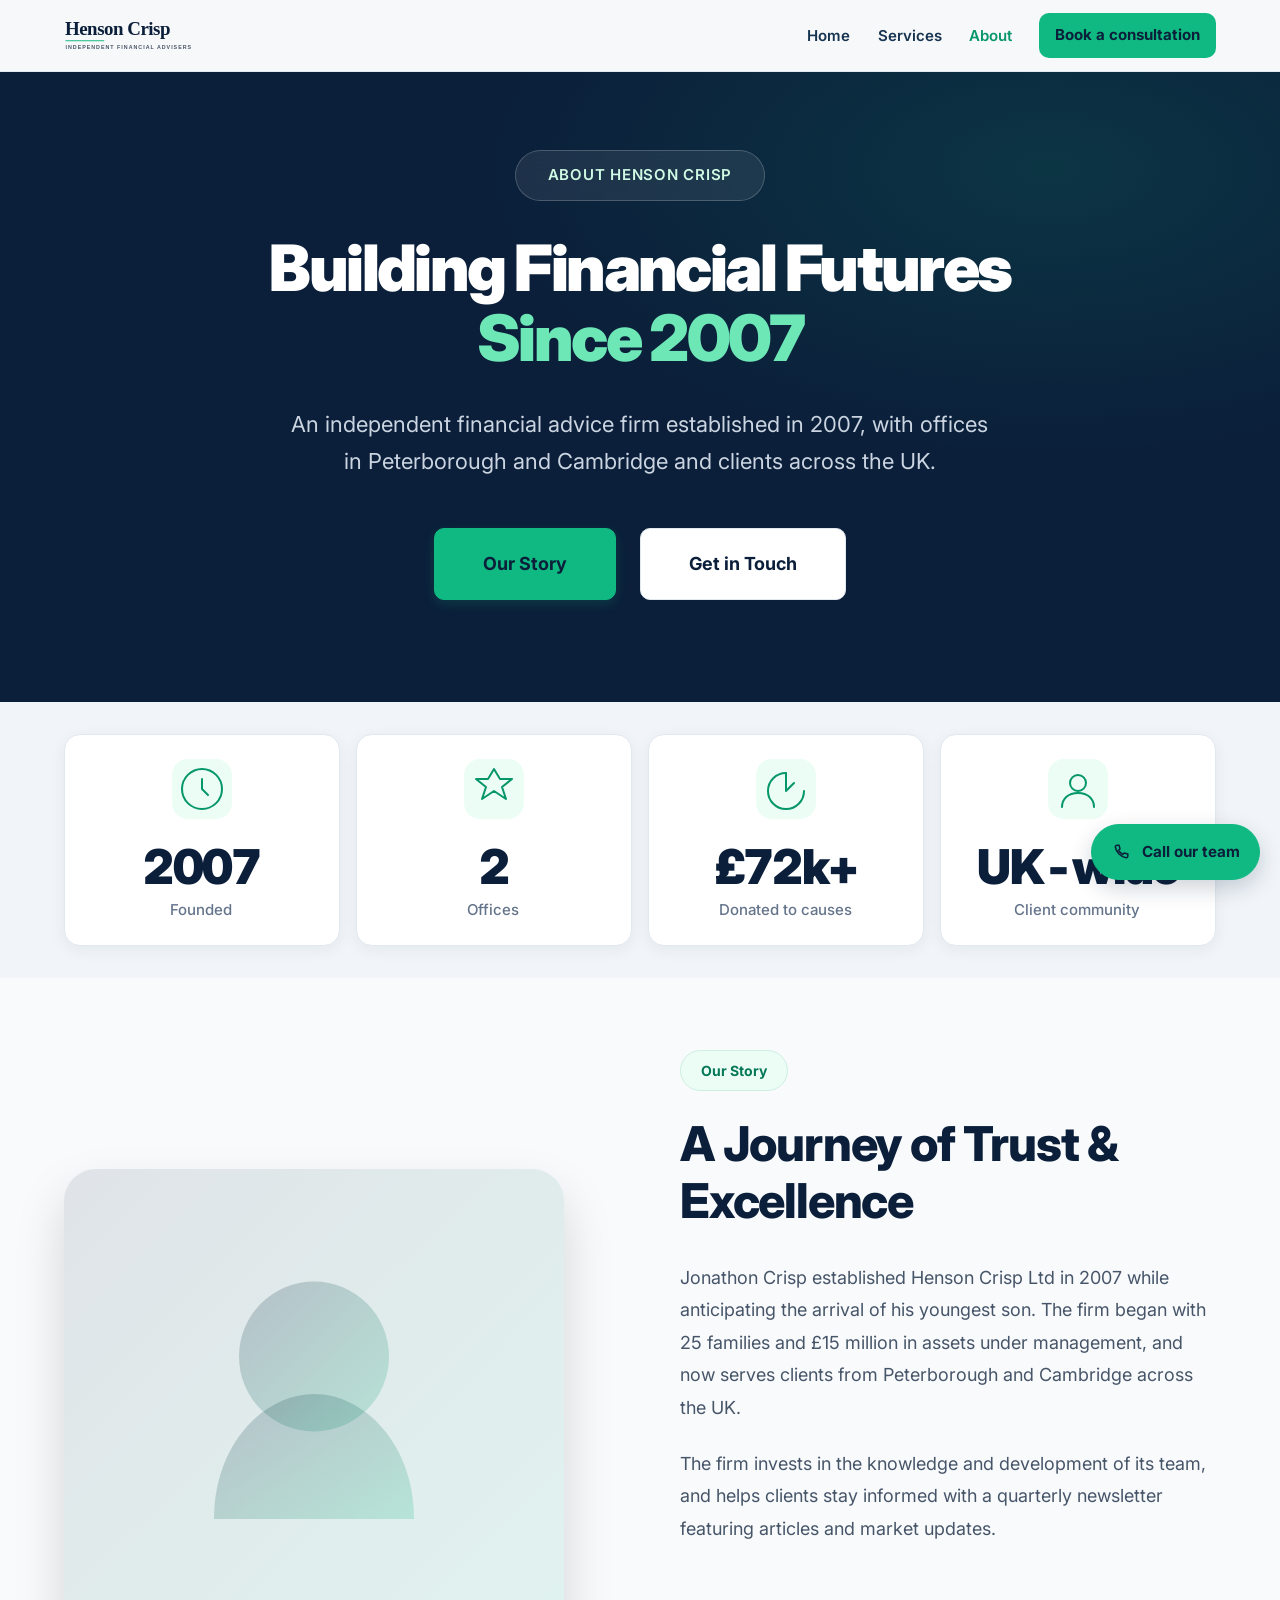
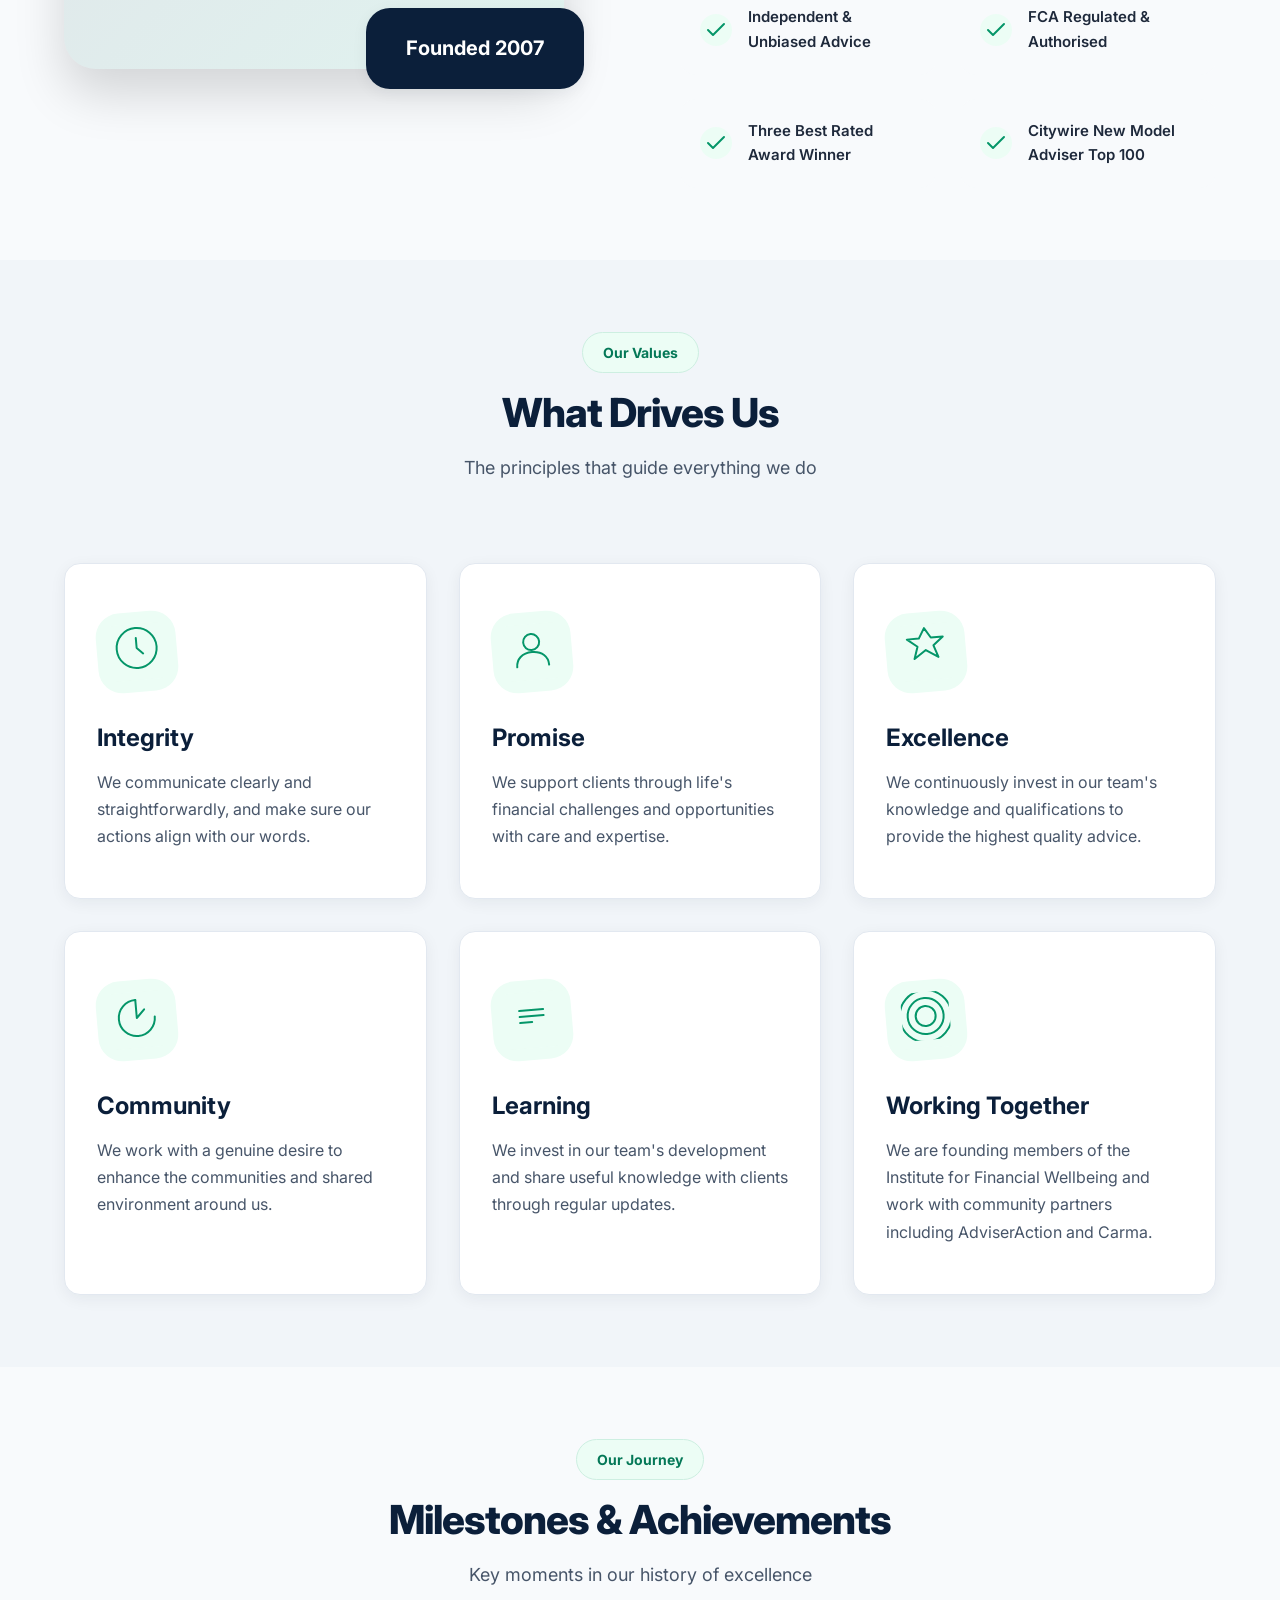
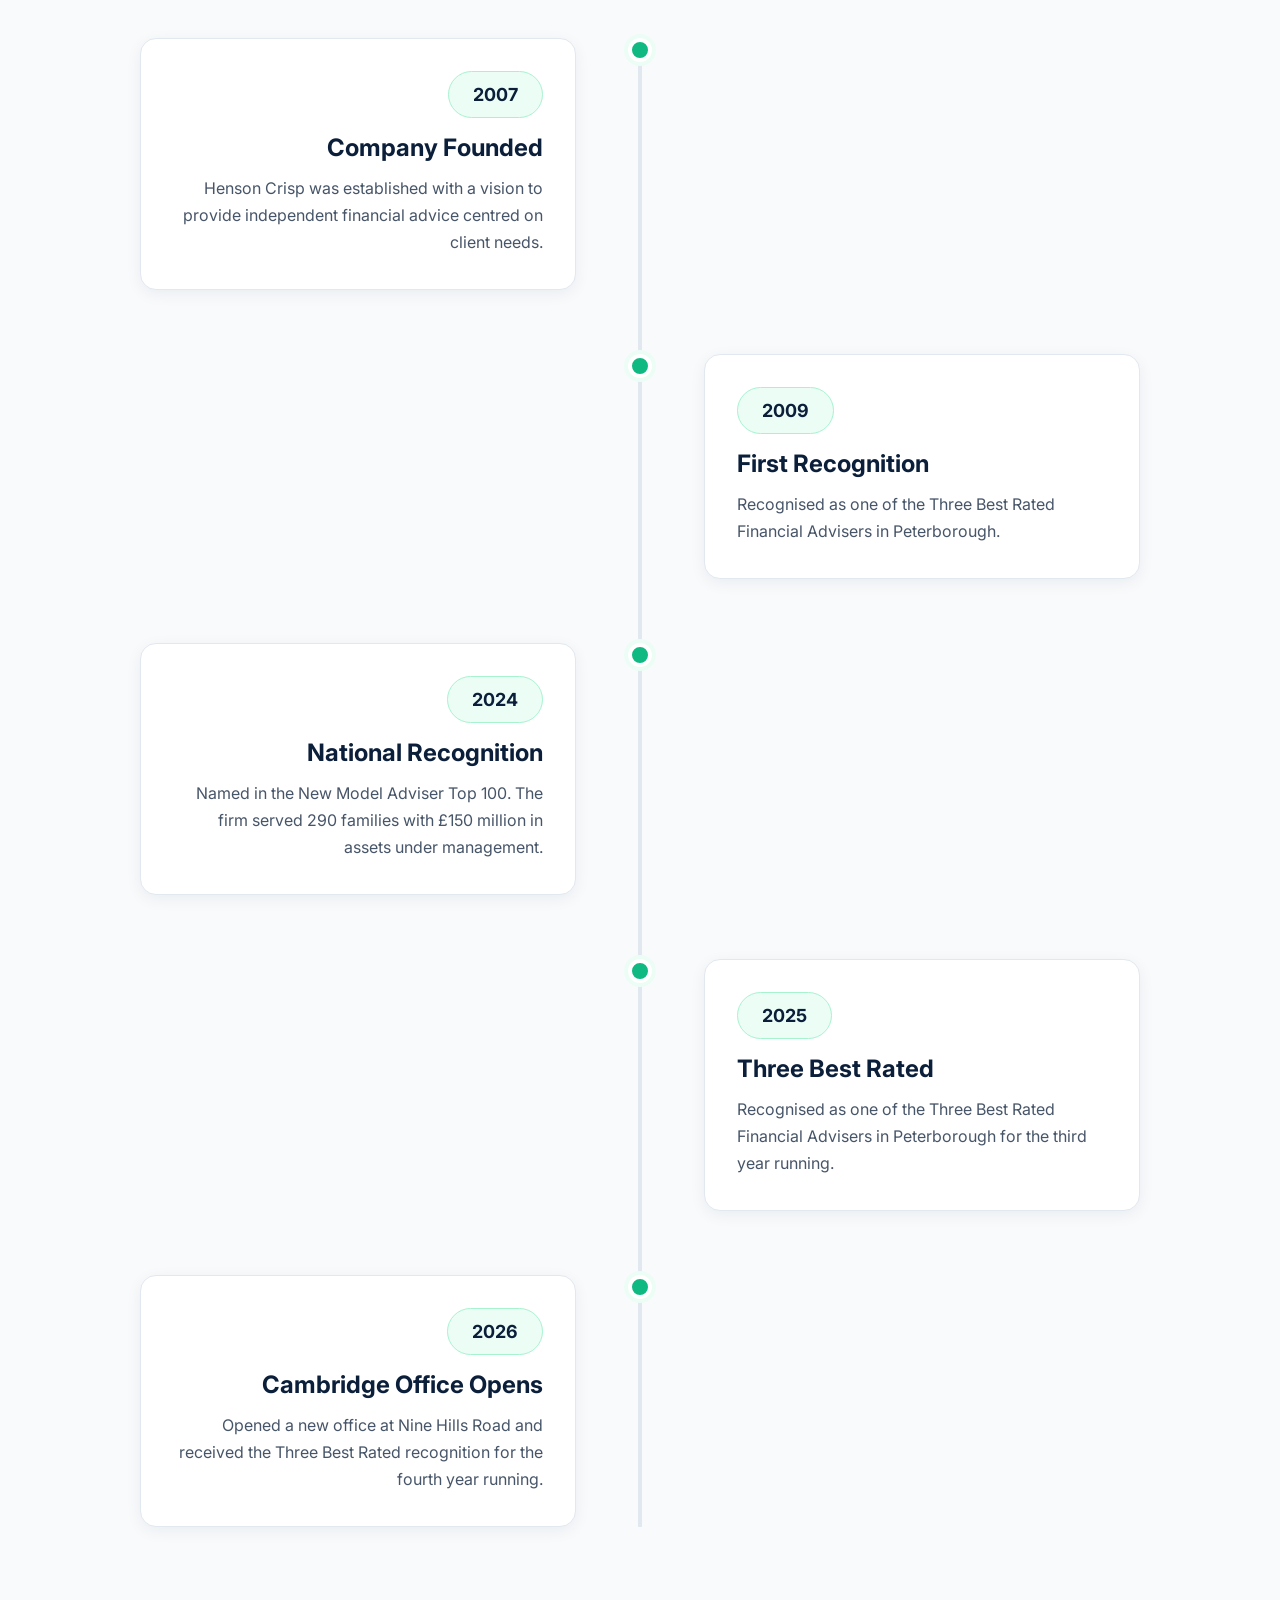
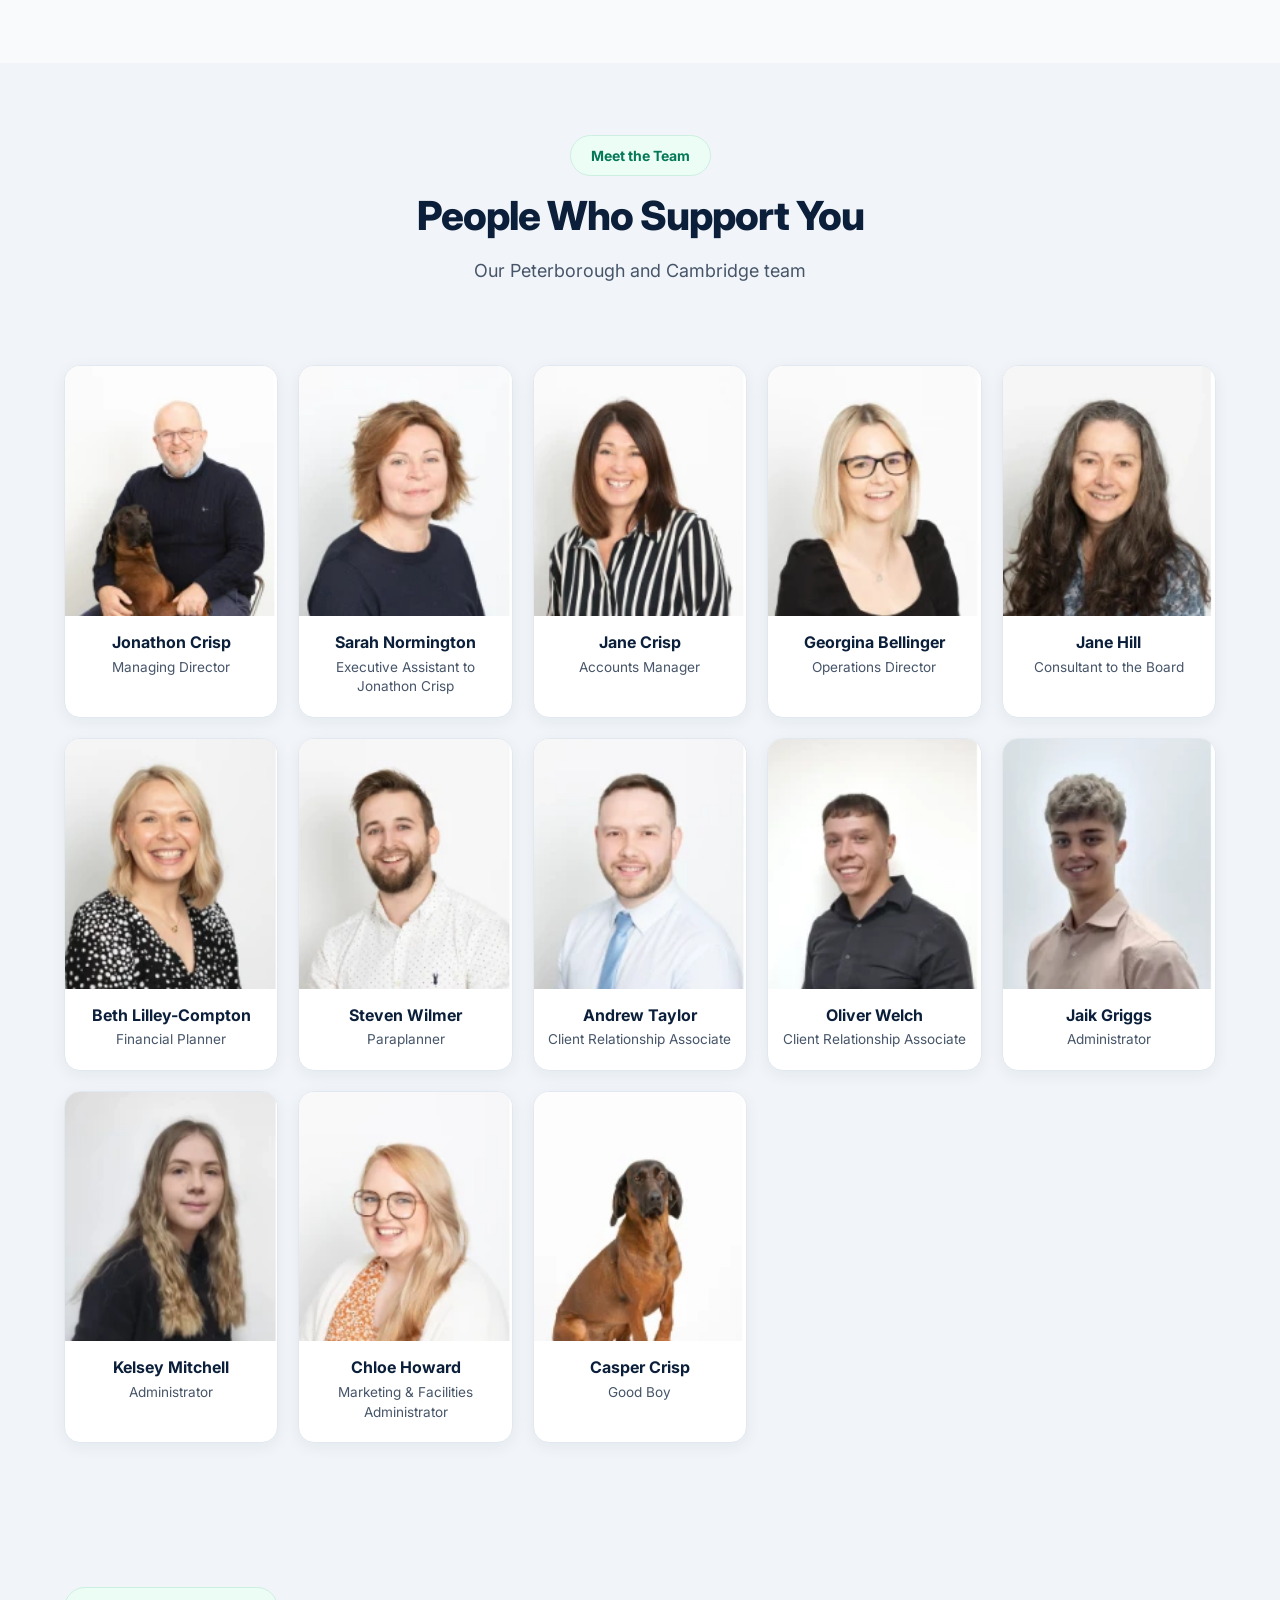
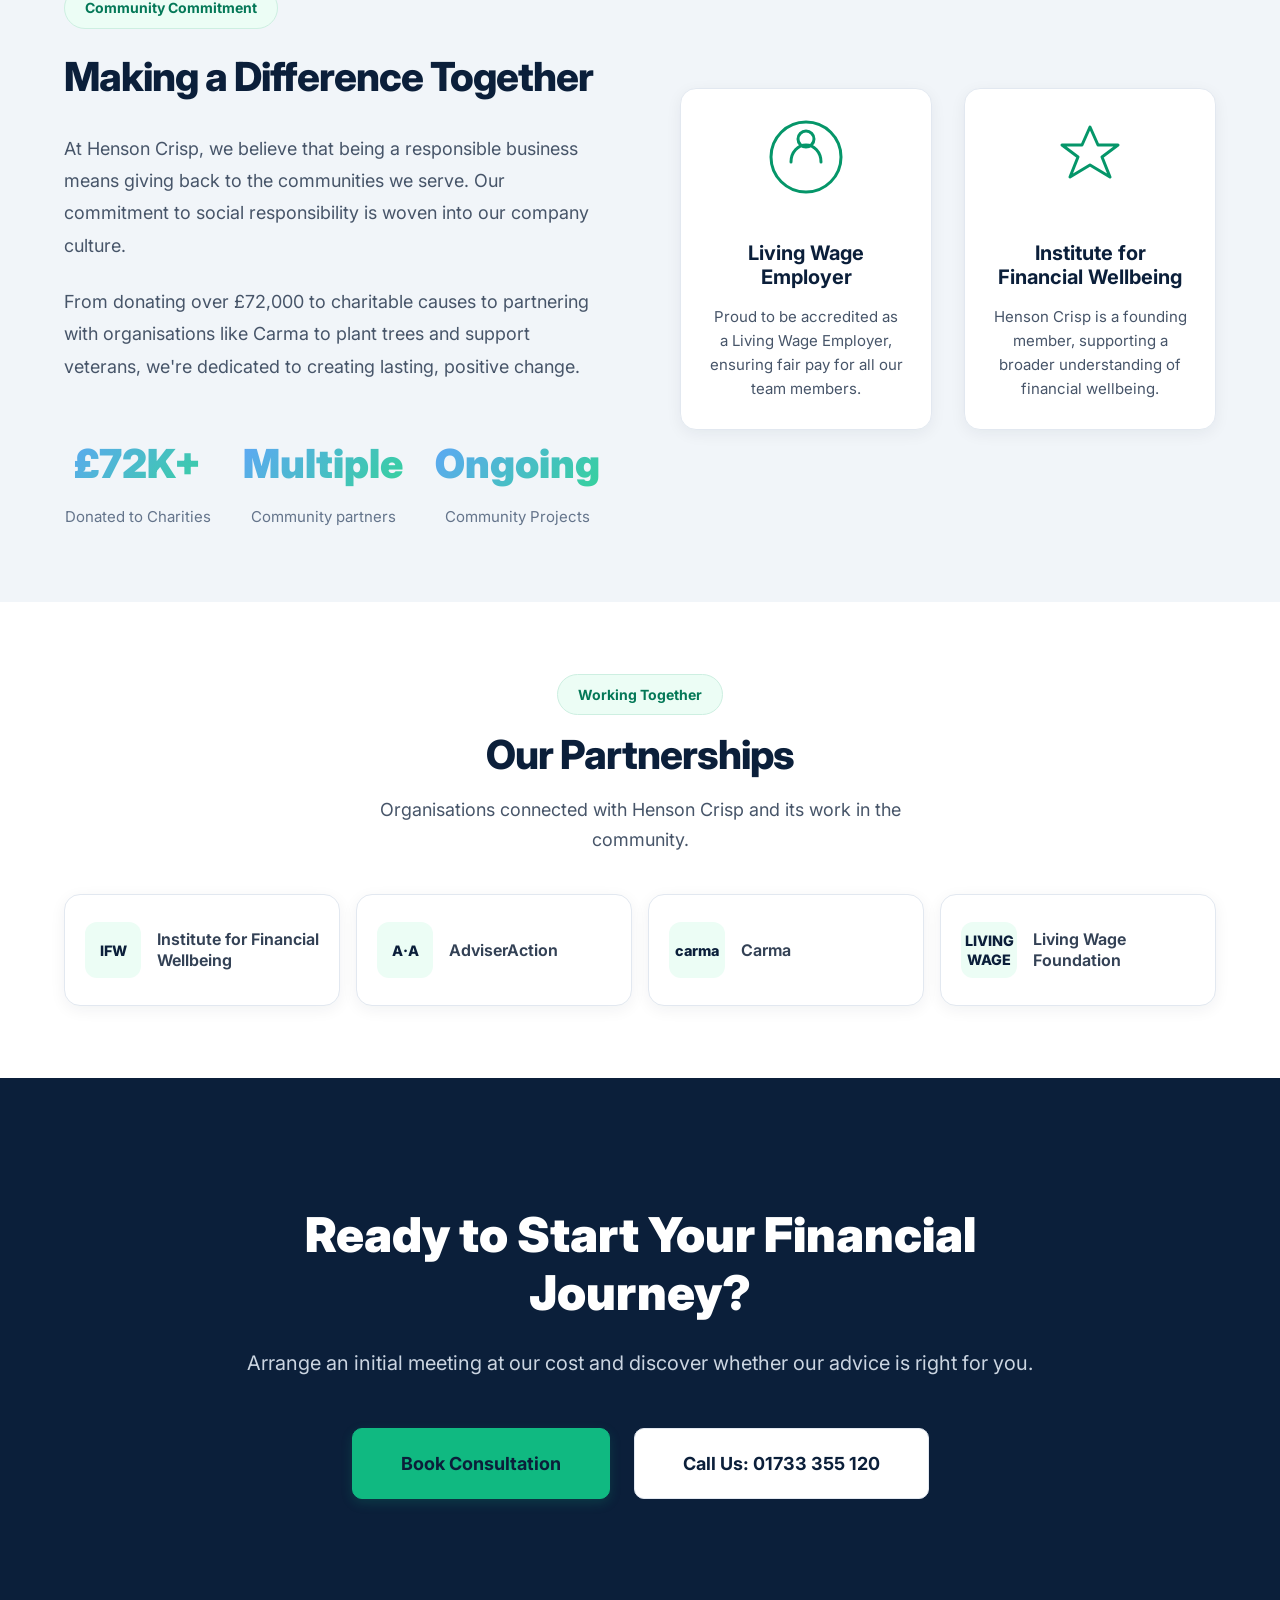
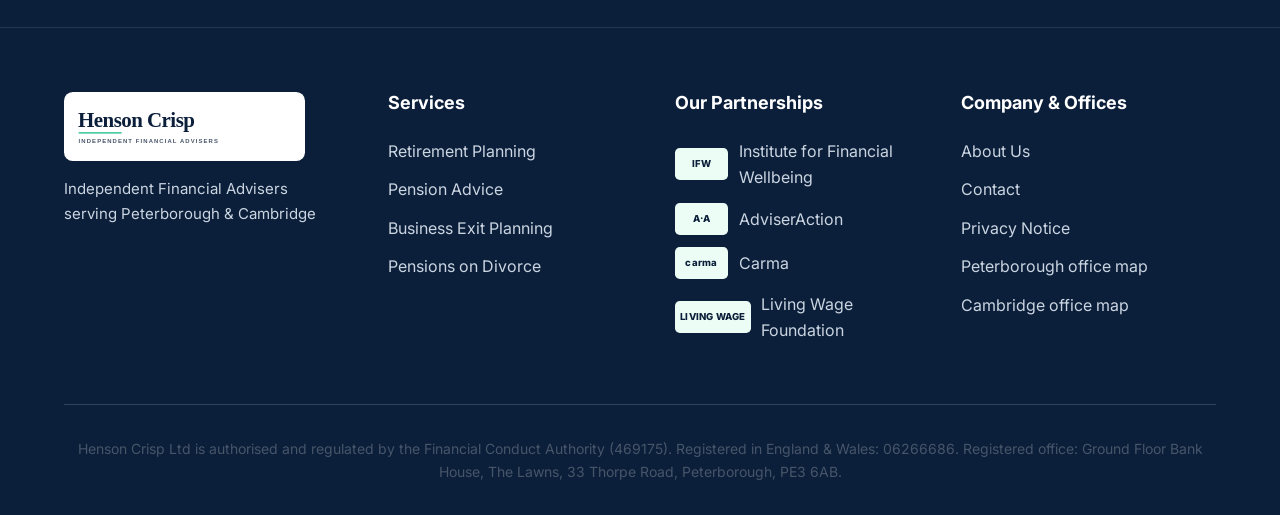
==== commit 41c6373c: "update" ====
--- a/about.html
+++ b/about.html
@@ -20,7 +20,6 @@
                 <li><a href="index.html">Home</a></li>
                 <li><a href="index.html#services">Services</a></li>
                 <li><a href="about.html" class="active">About</a></li>
-                <li><a href="index.html#contact">Contact</a></li>
                 <li class="nav-cta"><a href="consultation.html">Book a consultation</a></li>
             </ul>
             <button class="nav-toggle" aria-label="Toggle menu">
